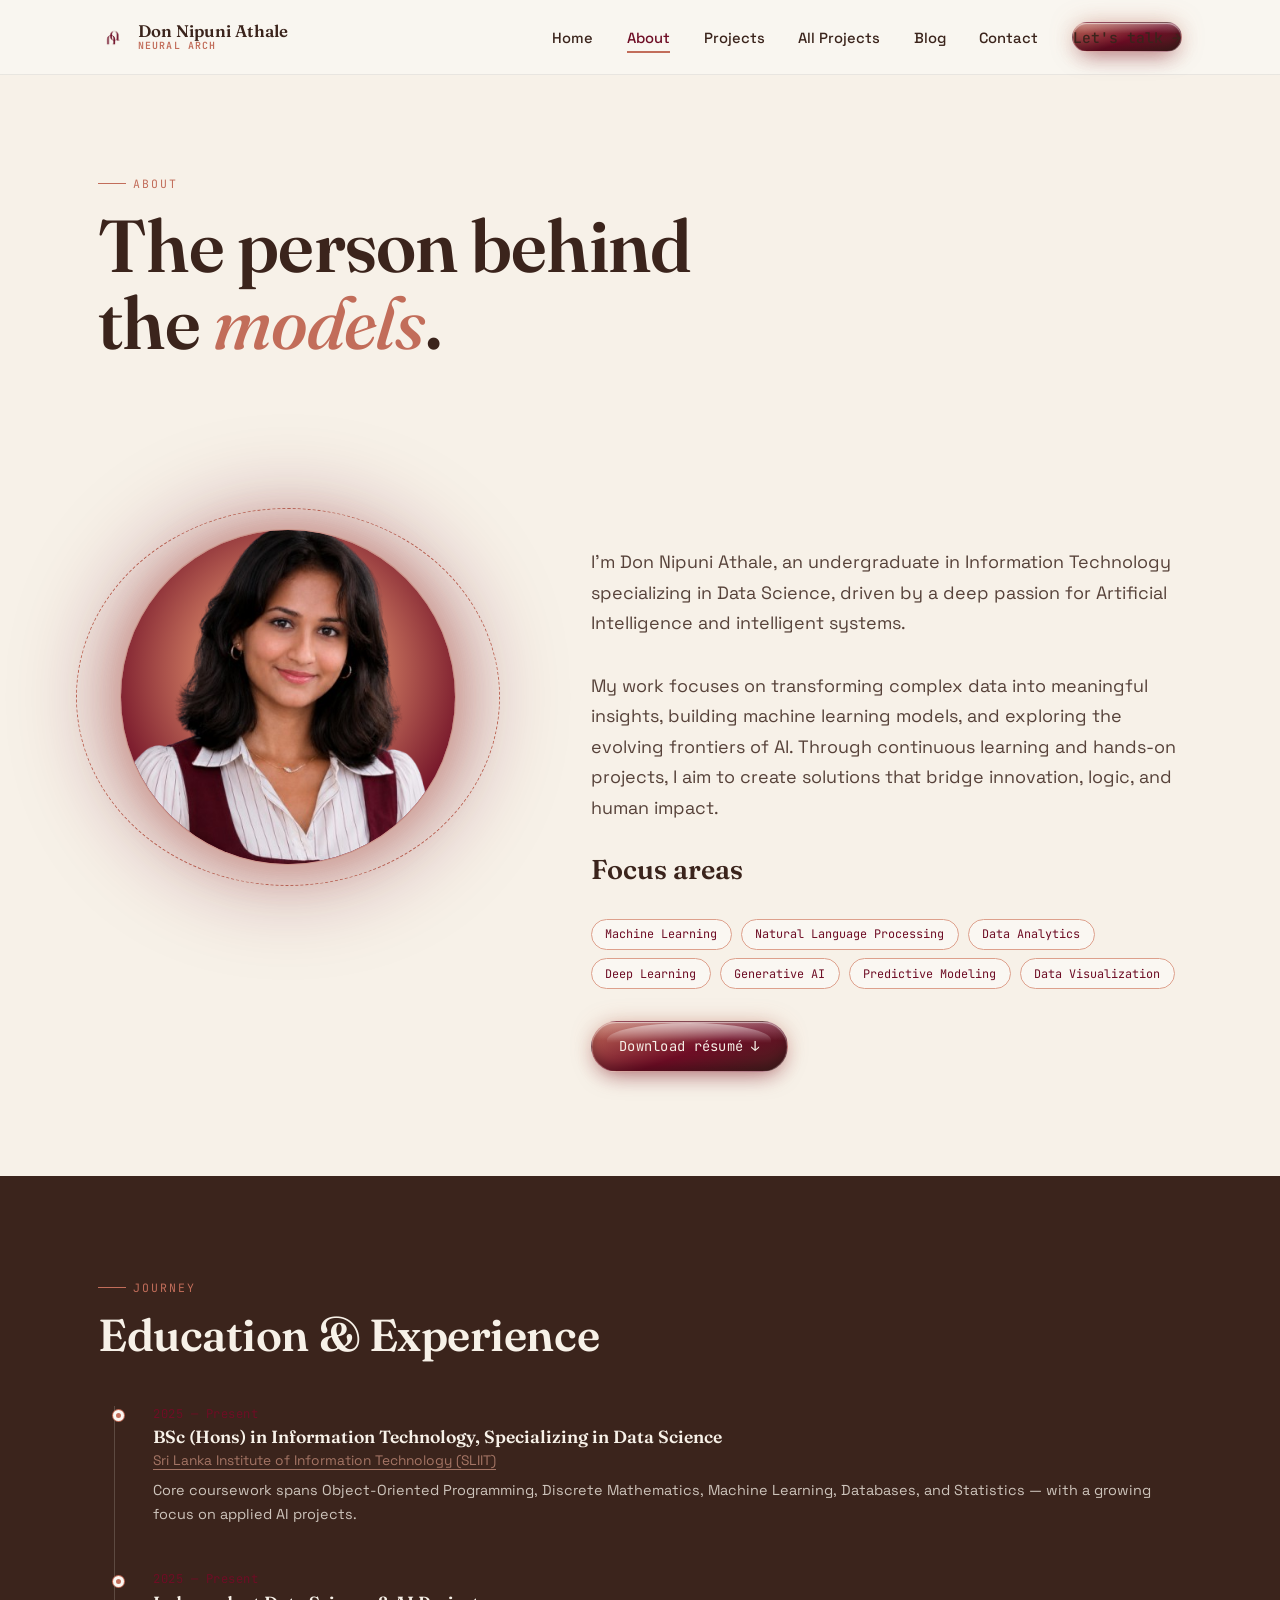
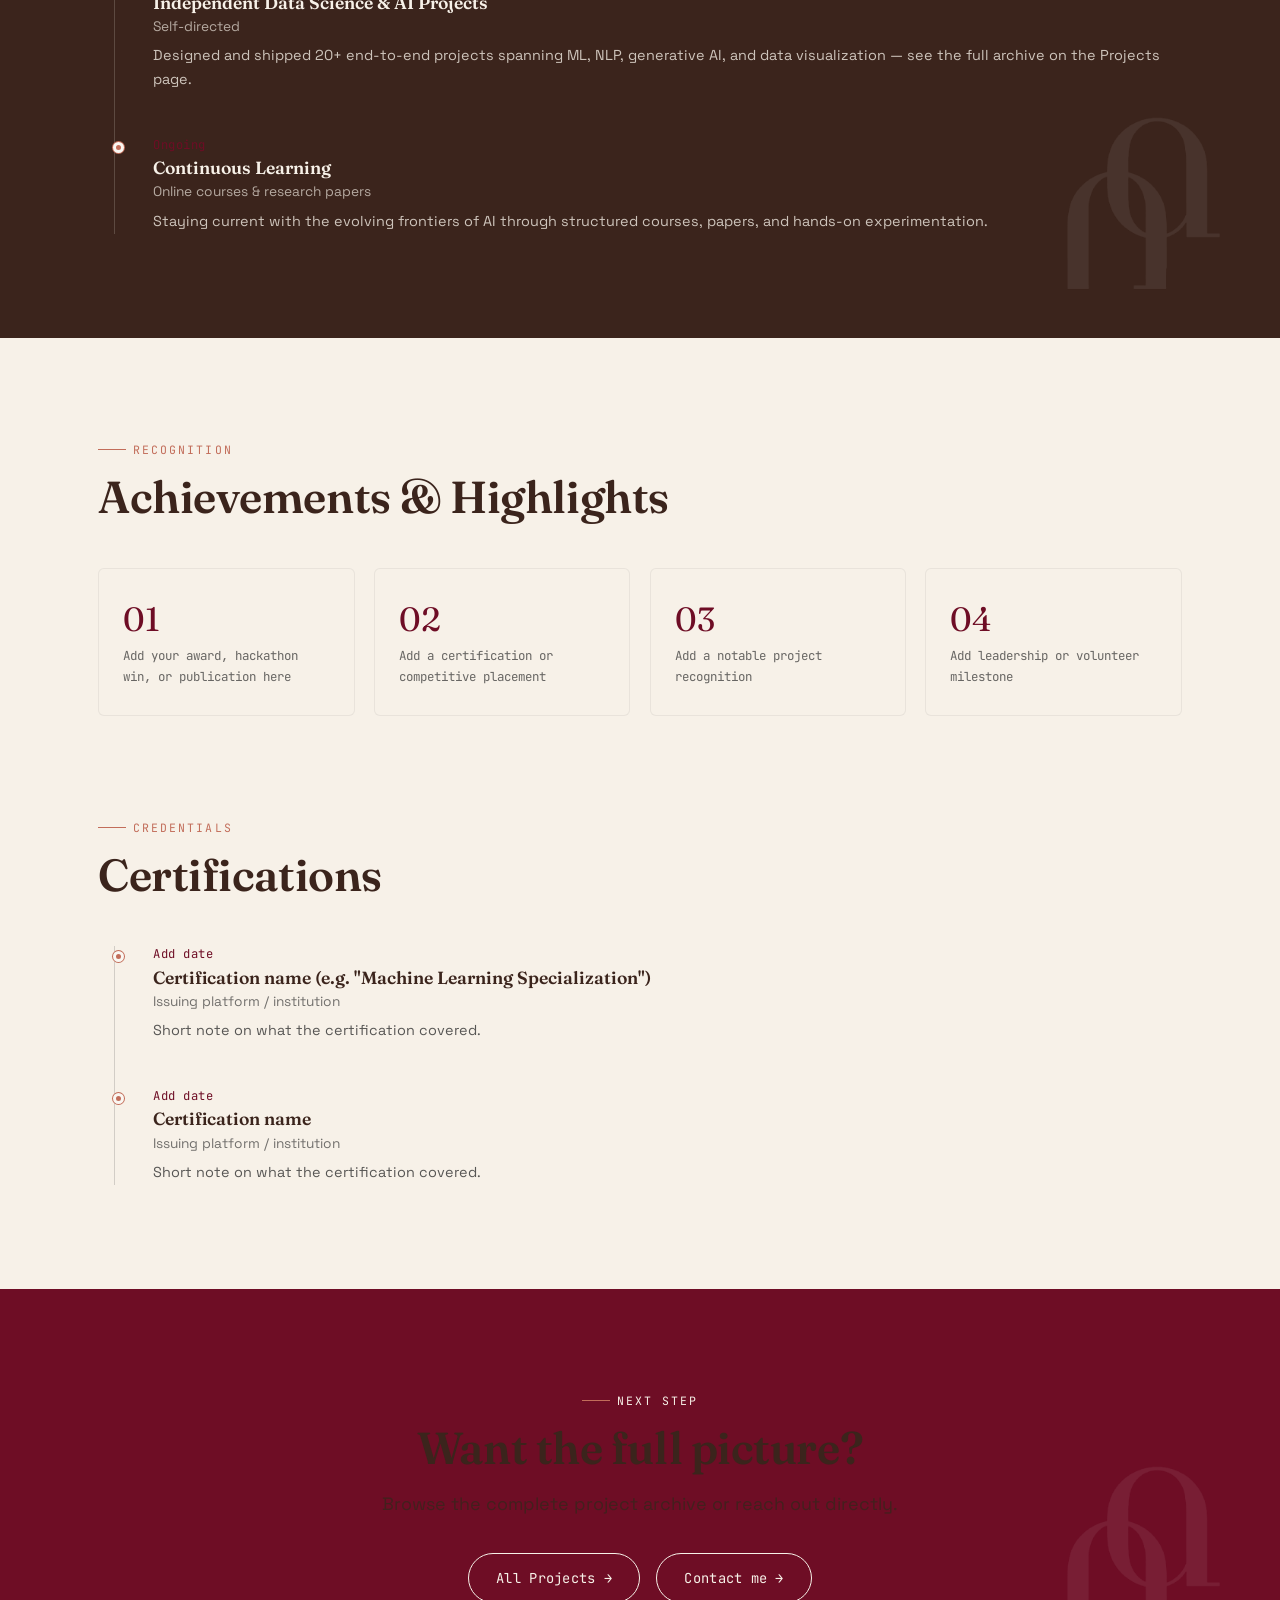
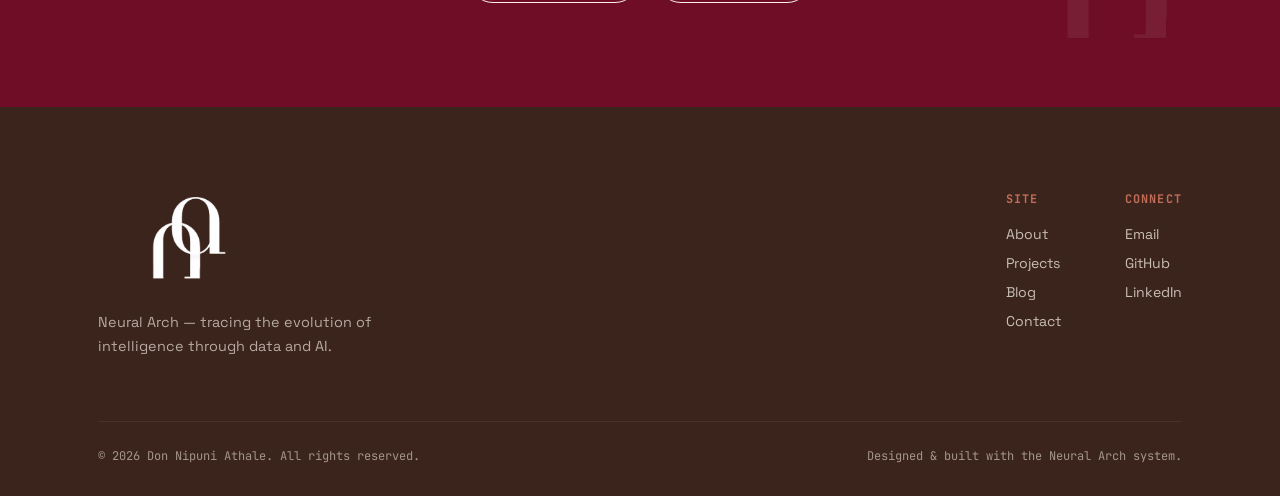
==== about.html @ 203d5323 "Initial commit - full portfolio with mobile improvements" ====
<!DOCTYPE html>
<html lang="en">
<head>
<meta charset="UTF-8">
<meta name="viewport" content="width=device-width, initial-scale=1.0">
<title>About — Don Nipuni Athale</title>
<link rel="stylesheet" href="css/style.css">
</head>
<body>

<nav class="site-nav">
  <div class="wrap">
    <a href="index.html" class="brand">
      <span class="mark"><img src="assets/images/neural-arch-logo-navbar.png" alt="Neural Arch logo" style="width:100%;height:100%;object-fit:contain;"></span>
      <span class="name">Don Nipuni Athale<small>Neural Arch</small></span>
    </a>
    <ul class="nav-links">
      <li><a href="index.html">Home</a></li>
      <li><a href="about.html" class="active">About</a></li>
      <li><a href="projects.html">Projects</a></li>
      <li><a href="all-projects.html">All Projects</a></li>
      <li><a href="blog.html">Blog</a></li>
      <li><a href="contact.html">Contact</a></li>
      <li><a href="contact.html" class="nav-cta">Let's talk →</a></li>
    </ul>
    <button class="nav-toggle" aria-label="Toggle menu"><span></span><span></span><span></span></button>
  </div>
</nav>

<header class="page-header">
  <div class="neural-field" data-neural-arch data-nodes="16" data-arch-height="0.2" style="opacity:.5;"></div>
  <div class="wrap reveal in">
    <span class="eyebrow">About</span>
    <h1 class="h1-display">The person behind<br>the <em>models</em>.</h1>
  </div>
</header>

<!-- BIO -->
<section class="section-cream">
  <div class="wrap" style="display:grid;grid-template-columns:.85fr 1.15fr;gap:3.5rem;align-items:start;">
    <div class="reveal" style="position:sticky;top:6rem;">
      <div class="hero-portrait" style="max-width:380px;">
        <div class="ring"></div>
        <div class="frame"><img src="assets/images/profile-hero.png" alt="Don Nipuni Athale"></div>
      </div>
    </div>
    <div class="reveal">
      <p class="lede">I'm Don Nipuni Athale, an undergraduate in Information Technology specializing in Data Science, driven by a deep passion for Artificial Intelligence and intelligent systems.</p>
      <p class="lede mt-2">My work focuses on transforming complex data into meaningful insights, building machine learning models, and exploring the evolving frontiers of AI. Through continuous learning and hands-on projects, I aim to create solutions that bridge innovation, logic, and human impact.</p>

      <h3 class="h3-display mt-2" style="margin-bottom:1rem;">Focus areas</h3>
      <div class="focus-pills">
        <span class="pill">Machine Learning</span>
        <span class="pill">Natural Language Processing</span>
        <span class="pill">Data Analytics</span>
        <span class="pill">Deep Learning</span>
        <span class="pill">Generative AI</span>
        <span class="pill">Predictive Modeling</span>
        <span class="pill">Data Visualization</span>
      </div>

      <a href="assets/resume/Don_Nipuni_Athale_Resume.pdf" class="btn btn-primary mt-2" download>Download résumé ↓</a>
    </div>
  </div>
</section>

<!-- EDUCATION + EXPERIENCE -->
<section class="section-dark">
  <div class="wrap">
    <div class="section-head reveal">
      <div>
        <span class="eyebrow">Journey</span>
        <h2 class="h2-display">Education &amp; Experience</h2>
      </div>
    </div>
    <div class="timeline reveal" style="border-color:rgba(247,241,232,.18);">
      <div class="t-item">
        <span class="t-date">2025 — Present</span>
        <h4 style="color:var(--cream);">BSc (Hons) in Information Technology, Specializing in Data Science</h4>
        <span class="t-org" style="color:var(--cream);"><a href="https://www.sliit.lk/" target="_blank" rel="noopener" style="color:var(--terracotta-light);border-bottom:1px solid currentColor;">Sri Lanka Institute of Information Technology (SLIIT)</a></span>
        <p style="color:var(--cream);">Core coursework spans Object-Oriented Programming, Discrete Mathematics, Machine Learning, Databases, and Statistics — with a growing focus on applied AI projects.</p>
      </div>
      <div class="t-item">
        <span class="t-date">2025 — Present</span>
        <h4 style="color:var(--cream);">Independent Data Science &amp; AI Projects</h4>
        <span class="t-org" style="color:var(--cream);">Self-directed</span>
        <p style="color:var(--cream);">Designed and shipped 20+ end-to-end projects spanning ML, NLP, generative AI, and data visualization — see the full archive on the Projects page.</p>
      </div>
      <div class="t-item">
        <span class="t-date">Ongoing</span>
        <h4 style="color:var(--cream);">Continuous Learning</h4>
        <span class="t-org" style="color:var(--cream);">Online courses &amp; research papers</span>
        <p style="color:var(--cream);">Staying current with the evolving frontiers of AI through structured courses, papers, and hands-on experimentation.</p>
      </div>
    </div>
  </div>
</section>

<!-- ACHIEVEMENTS -->
<section class="section-cream">
  <div class="wrap">
    <div class="section-head reveal">
      <div>
        <span class="eyebrow">Recognition</span>
        <h2 class="h2-display">Achievements &amp; Highlights</h2>
      </div>
    </div>
    <div class="highlights reveal-stagger">
      <div class="highlight-card"><span class="num">01</span><span class="lbl">Add your award, hackathon win, or publication here</span></div>
      <div class="highlight-card"><span class="num">02</span><span class="lbl">Add a certification or competitive placement</span></div>
      <div class="highlight-card"><span class="num">03</span><span class="lbl">Add a notable project recognition</span></div>
      <div class="highlight-card"><span class="num">04</span><span class="lbl">Add leadership or volunteer milestone</span></div>
    </div>
  </div>
</section>

<!-- CERTIFICATIONS -->
<section class="section-cream" style="padding-top:0;">
  <div class="wrap">
    <div class="section-head reveal">
      <div>
        <span class="eyebrow">Credentials</span>
        <h2 class="h2-display">Certifications</h2>
      </div>
    </div>
    <div class="timeline reveal">
      <div class="t-item">
        <span class="t-date">Add date</span>
        <h4>Certification name (e.g. "Machine Learning Specialization")</h4>
        <span class="t-org">Issuing platform / institution</span>
        <p>Short note on what the certification covered.</p>
      </div>
      <div class="t-item">
        <span class="t-date">Add date</span>
        <h4>Certification name</h4>
        <span class="t-org">Issuing platform / institution</span>
        <p>Short note on what the certification covered.</p>
      </div>
    </div>
  </div>
</section>

<section class="section-maroon text-center">
  <div class="wrap">
    <span class="eyebrow" style="justify-content:center;color:var(--cream);">Next step</span>
    <h2 class="h2-display">Want the full picture?</h2>
    <p class="lede" style="margin-inline:auto;">Browse the complete project archive or reach out directly.</p>
    <div class="hero-actions" style="justify-content:center;">
      <a href="all-projects.html" class="btn btn-outline">All Projects →</a>
      <a href="contact.html" class="btn btn-outline">Contact me →</a>
    </div>
  </div>
</section>

<footer class="site-footer">
  <div class="wrap">
    <div class="footer-top">
      <div class="footer-brand">
        <img src="assets/images/neural-arch-watermark.png" alt="Neural Arch logo" style="width:180px;margin-bottom:.6rem;">
        <p>Neural Arch — tracing the evolution of intelligence through data and AI.</p>
      </div>
      <div class="footer-cols">
        <div class="footer-col">
          <h5>Site</h5>
          <a href="about.html">About</a>
          <a href="projects.html">Projects</a>
          <a href="blog.html">Blog</a>
          <a href="contact.html">Contact</a>
        </div>
        <div class="footer-col">
          <h5>Connect</h5>
          <a href="mailto:dnkathale.work@gmail.com">Email</a>
          <a href="https://github.com/nipuni-2002" target="_blank" rel="noopener">GitHub</a>
          <a href="https://www.linkedin.com/in/nipuni-a-a5445b3b0/" target="_blank" rel="noopener">LinkedIn</a>
        </div>
      </div>
    </div>
    <div class="footer-bottom">
      <span>© 2026 Don Nipuni Athale. All rights reserved.</span>
      <span>Designed &amp; built with the Neural Arch system.</span>
    </div>
  </div>
</footer>

<script src="js/main.js"></script>
</body>
</html>
---- css/style.css ----
/* ============================================================
   NEURAL ARCH — Design System
   Don Nipuni Athale · Data Science & AI Portfolio
   ============================================================ */

@import url('https://fonts.googleapis.com/css2?family=Fraunces:ital,opsz,wght@0,9..144,300;0,9..144,400;0,9..144,500;0,9..144,600;0,9..144,700;1,9..144,400;1,9..144,500&family=Space+Grotesk:wght@400;500;600;700&family=JetBrains+Mono:wght@400;500;600&display=swap');

:root{
  /* --- color tokens --- */
  --cream: #F7F1E8;
  --warm-white: #FAF7F2;
  --maroon: #6E0D25;
  --espresso: #3B241C;
  --terracotta: #C26D5A;
  --terracotta-light: #DDA08C;
  --charcoal: #2B2B2B;
  --gold-thread: #B8893F; /* accent for data-thread lines */

  --on-light: var(--charcoal);
  --on-dark: var(--cream);

  /* --- type tokens --- */
  --font-display: 'Fraunces', serif;
  --font-body: 'Space Grotesk', sans-serif;
  --font-mono: 'JetBrains Mono', monospace;

  /* --- layout tokens --- */
  --max-w: 1180px;
  --gutter: clamp(1.25rem, 4vw, 3rem);
  --radius: 4px;
  --ease-arch: cubic-bezier(.22,1,.36,1);
}

*,*::before,*::after{box-sizing:border-box;}
html{scroll-behavior:smooth;}
body{
  margin:0;
  font-family:var(--font-body);
  background:var(--warm-white);
  color:var(--charcoal);
  -webkit-font-smoothing:antialiased;
  overflow-x:hidden;
}
img{max-width:100%;display:block;}
a{color:inherit;text-decoration:none;}
ul{list-style:none;margin:0;padding:0;}
.wrap{max-width:var(--max-w);margin:0 auto;padding-inline:var(--gutter);}

@media (prefers-reduced-motion:reduce){
  *,*::before,*::after{animation-duration:0.001ms !important;animation-iteration-count:1 !important;transition-duration:0.001ms !important;scroll-behavior:auto !important;}
}

/* ============================================================
   TYPOGRAPHY
   ============================================================ */
h1,h2,h3,h4{font-family:var(--font-display);font-weight:600;line-height:1.05;margin:0;color:var(--espresso);}
.section-dark h1,.section-dark h2,.section-dark h3{color:var(--cream);}

.eyebrow{
  font-family:var(--font-mono);
  font-size:.72rem;
  letter-spacing:.18em;
  text-transform:uppercase;
  color:var(--terracotta);
  display:flex;align-items:center;gap:.6em;
  margin-bottom:1rem;
}
.eyebrow::before{
  content:'';
  width:28px;height:1px;
  background:var(--terracotta);
}

.lede{font-size:clamp(1.05rem,1.4vw,1.25rem);line-height:1.7;color:var(--espresso);opacity:.85;max-width:62ch;}
.section-dark .lede{color:var(--cream);opacity:.82;}

.h1-display{font-size:clamp(2.6rem,6vw,4.6rem);letter-spacing:-.01em;}
.h1-display em{font-style:italic;font-weight:500;color:var(--terracotta);}
.h2-display{font-size:clamp(1.9rem,4vw,2.8rem);letter-spacing:-.01em;}
.h3-display{font-size:clamp(1.3rem,2.4vw,1.7rem);}

.mono-tag{font-family:var(--font-mono);font-size:.78rem;letter-spacing:.04em;color:var(--terracotta);}

/* ============================================================
   NAVIGATION
   ============================================================ */
.site-nav{
  position:fixed;top:0;left:0;right:0;z-index:100;
  background:rgba(250,247,242,.86);
  backdrop-filter:blur(10px);
  border-bottom:1px solid rgba(43,43,43,.08);
  transition:background .3s var(--ease-arch);
}
.site-nav .wrap{
  display:flex;align-items:center;justify-content:space-between;
  height:74px;
}
.brand{display:flex;align-items:center;gap:.6rem;font-family:var(--font-display);font-weight:600;font-size:1.05rem;color:var(--espresso);}
.brand .mark{
  width:30px;height:30px;flex:none;
}
.brand .mark svg{width:100%;height:100%;}
.brand .name{display:flex;flex-direction:column;line-height:1.1;}
.brand .name small{font-family:var(--font-mono);font-size:.62rem;letter-spacing:.12em;color:var(--terracotta);text-transform:uppercase;}

.nav-links{display:flex;align-items:center;gap:2.1rem;}
.nav-links a{
  font-size:.92rem;font-weight:500;color:var(--espresso);position:relative;padding:.3rem 0;
}
.nav-links a::after{
  content:'';position:absolute;left:0;bottom:-2px;width:0;height:2px;background:var(--terracotta);
  transition:width .3s var(--ease-arch);
}
.nav-links a:hover::after,.nav-links a.active::after{width:100%;}
.nav-links a.active{color:var(--maroon);}

.nav-cta{
  position:relative;
  display:inline-flex;align-items:center;justify-content:center;
  font-family:var(--font-mono);font-size:.8rem;
  color:var(--cream);text-align:center;justify-content:center;
  padding:.7rem 1.5rem;border-radius:99px;
  background:
    linear-gradient(180deg, rgba(255,255,255,.32) 0%, rgba(255,255,255,0) 38%),
    linear-gradient(160deg, var(--terracotta) 0%, var(--maroon) 55%, var(--espresso) 110%);
  border:1px solid rgba(255,255,255,.25);
  box-shadow:
    inset 0 1px 1px rgba(255,255,255,.55),
    inset 0 -6px 10px rgba(0,0,0,.25),
    0 10px 22px -8px rgba(110,13,37,.55),
    0 0 24px -4px rgba(194,109,90,.6);
  overflow:hidden;
  transition:transform .3s var(--ease-arch), box-shadow .3s var(--ease-arch);
}
.nav-cta::after{
  content:'';position:absolute;top:1px;left:8%;right:8%;height:42%;border-radius:99px 99px 60% 60%/100% 100% 0 0;
  background:linear-gradient(180deg, rgba(255,255,255,.55), rgba(255,255,255,0));
  pointer-events:none;
}
.nav-cta:hover{
  transform:translateY(-2px) scale(1.02);
  box-shadow:
    inset 0 1px 1px rgba(255,255,255,.6),
    inset 0 -6px 10px rgba(0,0,0,.25),
    0 14px 28px -8px rgba(110,13,37,.6),
    0 0 32px -2px rgba(194,109,90,.8);
}

.nav-toggle{display:none;background:none;border:0;cursor:pointer;padding:.4rem;}
.nav-toggle span{display:block;width:24px;height:2px;background:var(--espresso);margin:5px 0;transition:.3s;}

@media (max-width:860px){
  .nav-links{position:fixed;top:74px;left:0;right:0;background:var(--warm-white);flex-direction:column;align-items:flex-start;padding:1.5rem var(--gutter) 2rem;gap:1.1rem;border-bottom:1px solid rgba(43,43,43,.08);transform:translateY(-130%);opacity:0;transition:transform .4s var(--ease-arch),opacity .3s;}
  .nav-links.open{transform:translateY(0);opacity:1;}
  .nav-cta{order:5;}
  .nav-toggle{display:block;}
}

/* ============================================================
   SECTIONS / BACKGROUNDS
   ============================================================ */
section{position:relative;padding:6.5rem 0;}
.section-dark{background:var(--espresso);color:var(--cream);}
.section-maroon{background:var(--maroon);color:var(--cream);}

/* Brand watermark — faint, on dark sections only */
.section-dark::before,.section-maroon::before{
  content:'';position:absolute;right:-4%;bottom:-6%;
  width:380px;height:380px;
  background:url('../assets/images/neural-arch-watermark.png') no-repeat center/contain;
  opacity:.07;pointer-events:none;z-index:0;
}
.section-dark .wrap,.section-maroon .wrap{position:relative;z-index:1;}
@media (max-width:760px){.section-dark::before,.section-maroon::before{width:220px;height:220px;}}
.section-cream{background:var(--cream);}

/* ============================================================
   THE SIGNATURE: NEURAL ARCH MOTIF
   An arched constellation of nodes/threads representing data → intelligence.
   Used as: hero canvas backdrop, section dividers, loading marks, footer.
   ============================================================ */
.neural-field{
  position:absolute;inset:0;overflow:hidden;pointer-events:none;
}
.neural-field svg{width:100%;height:100%;}
.neural-field .thread{
  fill:none;stroke:var(--terracotta);stroke-width:1;opacity:.35;
  stroke-dasharray:6 420;
  animation:thread-draw 7s var(--ease-arch) forwards;
}
.neural-field .thread.gold{stroke:var(--gold-thread);opacity:.28;}
.neural-field .node{fill:var(--terracotta);opacity:0;animation:node-pop .6s var(--ease-arch) forwards, node-pulse 3.4s ease-in-out infinite;}
.neural-field .node.gold{fill:var(--gold-thread);}

@keyframes thread-draw{to{stroke-dasharray:420 420;}}
@keyframes node-pop{to{opacity:.85;}}
@keyframes node-pulse{0%,100%{r:3.2;opacity:.6;}50%{r:4.6;opacity:1;}}

/* ============================================================
   HERO
   ============================================================ */
.hero{
  min-height:100vh;display:flex;align-items:center;
  background:linear-gradient(180deg, var(--cream) 0%, var(--warm-white) 100%);
  padding-top:9rem;
}
.hero .wrap{display:grid;grid-template-columns:1.15fr .85fr;gap:3rem;align-items:center;position:relative;z-index:2;}
@media (max-width:920px){.hero .wrap{grid-template-columns:1fr;}}

.hero-copy{opacity:0;animation:rise .9s var(--ease-arch) .15s forwards;}
@keyframes rise{from{opacity:0;transform:translateY(28px);}to{opacity:1;transform:translateY(0);}}

.hero h1{margin-bottom:1.1rem;}
.hero .role{font-family:var(--font-mono);font-size:1.05rem;color:var(--maroon);margin-bottom:1.3rem;display:block;}
.hero .typewrite{border-right:2px solid var(--terracotta);padding-right:4px;white-space:nowrap;overflow:hidden;display:inline-block;}

.hero-actions{display:flex;gap:1rem;margin-top:2.1rem;flex-wrap:wrap;}

.btn{
  position:relative;font-family:var(--font-mono);font-size:.86rem;letter-spacing:.02em;
  padding:.95rem 1.7rem;border-radius:99px;
  display:inline-flex;align-items:center;justify-content:center;gap:.6rem;
  transition:transform .3s var(--ease-arch), box-shadow .3s var(--ease-arch), background .3s;
  cursor:pointer;border:1px solid transparent;
  overflow:hidden;text-align:center;
}
.btn-primary{
  color:var(--cream);
  background:
    linear-gradient(180deg, rgba(255,255,255,.3) 0%, rgba(255,255,255,0) 38%),
    linear-gradient(160deg, var(--terracotta) 0%, var(--maroon) 55%, var(--espresso) 110%);
  border-color:rgba(255,255,255,.22);
  box-shadow:
    inset 0 1px 1px rgba(255,255,255,.5),
    inset 0 -6px 10px rgba(0,0,0,.22),
    0 10px 22px -8px rgba(110,13,37,.5),
    0 0 22px -4px rgba(194,109,90,.55);
}
.btn-primary::after{
  content:'';position:absolute;top:1px;left:8%;right:8%;height:42%;border-radius:99px 99px 60% 60%/100% 100% 0 0;
  background:linear-gradient(180deg, rgba(255,255,255,.5), rgba(255,255,255,0));
  pointer-events:none;
}
.btn-primary:hover{transform:translateY(-3px) scale(1.015);box-shadow:inset 0 1px 1px rgba(255,255,255,.55), inset 0 -6px 10px rgba(0,0,0,.22), 0 16px 30px -8px rgba(110,13,37,.55), 0 0 30px -2px rgba(194,109,90,.75);}
.btn-outline{border-color:var(--espresso);color:var(--espresso);}
.btn-outline:hover{transform:translateY(-3px);background:var(--espresso);color:var(--cream);}
.section-dark .btn-outline,.section-maroon .btn-outline{border-color:var(--cream);color:var(--cream);}
.section-dark .btn-outline:hover,.section-maroon .btn-outline:hover{background:var(--cream);color:var(--espresso);}

.hero-portrait{
  position:relative;
  opacity:0;animation:rise 1s var(--ease-arch) .35s forwards;
  display:flex;align-items:center;justify-content:center;
}
.hero-portrait .frame{
  position:relative;border-radius:50%;overflow:hidden;
  width:min(420px, 88%);aspect-ratio:1/1;margin:0 auto;
  background:radial-gradient(circle at 50% 42%, var(--terracotta-light) 0%, var(--terracotta) 38%, var(--maroon) 75%);
  box-shadow:
    0 0 0 1px rgba(194,109,90,.35),
    0 0 40px 6px rgba(194,109,90,.45),
    0 0 90px 20px rgba(110,13,37,.35);
}
.hero-portrait .frame img{
  width:100%;height:100%;object-fit:cover;object-position:center 18%;
  filter:none;
  border-radius:50%;
}
.hero-portrait .ring{
  position:absolute;inset:-22px;border:1px dashed var(--terracotta);border-radius:50%;
  animation:spin-slow 36s linear infinite;
}
@keyframes spin-slow{to{transform:rotate(360deg);}}

.focus-pills{display:flex;flex-wrap:wrap;gap:.55rem;margin-top:2.2rem;}
.pill{
  font-family:var(--font-mono);font-size:.74rem;color:var(--maroon);
  border:1px solid var(--terracotta-light);background:var(--warm-white);
  padding:.4rem .85rem;border-radius:99px;
}

/* ============================================================
   SCROLL-REVEAL
   ============================================================ */
.reveal{opacity:0;transform:translateY(36px);transition:opacity .8s var(--ease-arch), transform .8s var(--ease-arch);}
.reveal.in{opacity:1;transform:translateY(0);}
.reveal-stagger > *{opacity:0;transform:translateY(28px);transition:opacity .7s var(--ease-arch), transform .7s var(--ease-arch);}
.reveal-stagger.in > *{opacity:1;transform:translateY(0);}
.reveal-stagger.in > *:nth-child(1){transition-delay:.05s;}
.reveal-stagger.in > *:nth-child(2){transition-delay:.15s;}
.reveal-stagger.in > *:nth-child(3){transition-delay:.25s;}
.reveal-stagger.in > *:nth-child(4){transition-delay:.35s;}
.reveal-stagger.in > *:nth-child(5){transition-delay:.45s;}
.reveal-stagger.in > *:nth-child(6){transition-delay:.55s;}

/* ============================================================
   GRID / CARDS — generic
   ============================================================ */
.section-head{display:flex;align-items:flex-end;justify-content:space-between;gap:2rem;margin-bottom:3rem;flex-wrap:wrap;}
.section-head .view-all{font-family:var(--font-mono);font-size:.85rem;color:var(--maroon);border-bottom:1px solid var(--terracotta);padding-bottom:2px;}
.section-dark .section-head .view-all,.section-maroon .section-head .view-all{color:var(--cream);border-color:var(--cream);}

.card{
  background:var(--warm-white);border:1px solid rgba(43,43,43,.08);border-radius:6px;
  overflow:hidden;transition:transform .4s var(--ease-arch), box-shadow .4s var(--ease-arch), border-color .4s;
}
.card:hover{transform:translateY(-8px);box-shadow:0 24px 40px -22px rgba(59,36,28,.35);border-color:var(--terracotta-light);}

/* --- Projects grid --- */
.projects-grid{display:grid;grid-template-columns:repeat(3,1fr);gap:1.6rem;}
@media (max-width:980px){.projects-grid{grid-template-columns:repeat(2,1fr);}}
@media (max-width:640px){.projects-grid{grid-template-columns:1fr;}}

.project-card .thumb{
  aspect-ratio:16/10;position:relative;overflow:hidden;
  background:linear-gradient(135deg, var(--maroon), var(--espresso));
}
.project-card .thumb svg{position:absolute;inset:0;width:100%;height:100%;opacity:.55;transition:opacity .4s, transform .6s var(--ease-arch);}
.project-card:hover .thumb svg{opacity:.85;transform:scale(1.06);}
.project-card .thumb .cat{
  position:absolute;top:.9rem;left:.9rem;font-family:var(--font-mono);font-size:.68rem;color:var(--cream);
  background:rgba(0,0,0,.28);padding:.3rem .65rem;border-radius:99px;letter-spacing:.04em;
}
.project-card .body{padding:1.4rem 1.5rem 1.6rem;}
.project-card h3{font-size:1.18rem;margin-bottom:.5rem;}
.project-card p{font-size:.92rem;line-height:1.6;color:var(--charcoal);opacity:.78;margin:0 0 1rem;}
.project-card .stack{display:flex;flex-wrap:wrap;gap:.4rem;}
.project-card .stack span{font-family:var(--font-mono);font-size:.68rem;color:var(--maroon);background:var(--cream);padding:.22rem .55rem;border-radius:4px;}
.project-card .links{margin-top:1.1rem;display:flex;gap:1rem;}
.project-card .links a{font-family:var(--font-mono);font-size:.78rem;color:var(--maroon);border-bottom:1px solid transparent;transition:border-color .25s;}
.project-card .links a:hover{border-color:var(--maroon);}

/* --- filter bar (all projects page) --- */
.filter-bar{display:flex;flex-wrap:wrap;gap:.6rem;margin-bottom:2.6rem;}
.filter-btn{
  font-family:var(--font-mono);font-size:.78rem;padding:.55rem 1.1rem;border-radius:99px;
  border:1px solid var(--terracotta-light);background:transparent;color:var(--espresso);cursor:pointer;
  transition:all .25s var(--ease-arch);
}
.filter-btn:hover{background:var(--cream);}
.filter-btn.active{background:var(--maroon);color:var(--cream);border-color:var(--maroon);}

/* --- Skills --- */
.skills-grid{display:grid;grid-template-columns:repeat(auto-fit,minmax(230px,1fr));gap:1.4rem;}
.skill-card{padding:1.7rem;border:1px solid rgba(247,241,232,.16);border-radius:6px;background:rgba(247,241,232,.04);}
.skill-card .icon{width:38px;height:38px;margin-bottom:1rem;color:var(--terracotta);}
.skill-card h4{font-size:1.05rem;margin-bottom:.5rem;color:var(--cream);}
.skill-card p{font-size:.85rem;line-height:1.6;color:var(--cream);opacity:.7;margin:0 0 1rem;}
.skill-bar{height:4px;background:rgba(247,241,232,.15);border-radius:99px;overflow:hidden;}
.skill-bar i{display:block;height:100%;background:var(--terracotta);border-radius:99px;width:0;transition:width 1.4s var(--ease-arch);}

/* --- Timeline (experience/education) --- */
.timeline{position:relative;margin-left:1rem;padding-left:2.4rem;border-left:1px solid rgba(43,43,43,.18);}
.t-item{position:relative;padding-bottom:2.8rem;}
.t-item:last-child{padding-bottom:0;}
.t-item::before{
  content:'';position:absolute;left:-2.55rem;top:.3rem;width:11px;height:11px;border-radius:50%;
  background:var(--terracotta);border:3px solid var(--warm-white);box-shadow:0 0 0 1px var(--terracotta);
}
.t-date{font-family:var(--font-mono);font-size:.76rem;color:var(--maroon);letter-spacing:.04em;margin-bottom:.4rem;display:block;}
.t-item h4{font-size:1.1rem;margin-bottom:.3rem;}
.t-org{font-size:.86rem;opacity:.65;margin-bottom:.6rem;display:block;}
.t-item p{font-size:.9rem;line-height:1.65;opacity:.78;margin:0;}

/* --- Highlights / achievements strip --- */
.highlights{display:grid;grid-template-columns:repeat(4,1fr);gap:1.2rem;}
@media (max-width:860px){.highlights{grid-template-columns:repeat(2,1fr);}}
.highlight-card{padding:1.8rem 1.5rem;border-radius:6px;background:var(--cream);border:1px solid rgba(43,43,43,.07);text-align:left;}
.highlight-card .num{font-family:var(--font-display);font-size:2.1rem;color:var(--maroon);display:block;margin-bottom:.3rem;}
.highlight-card .lbl{font-family:var(--font-mono);font-size:.78rem;opacity:.7;}

/* --- Blog --- */
.blog-grid{display:grid;grid-template-columns:repeat(3,1fr);gap:1.6rem;}
@media (max-width:980px){.blog-grid{grid-template-columns:repeat(2,1fr);}}
@media (max-width:640px){.blog-grid{grid-template-columns:1fr;}}
.blog-card .body{padding:1.5rem;}
.blog-card .date{font-family:var(--font-mono);font-size:.72rem;color:var(--terracotta);}
.blog-card h3{font-size:1.1rem;margin:.6rem 0;}
.blog-card p{font-size:.88rem;opacity:.75;line-height:1.6;}
.blog-card .read{font-family:var(--font-mono);font-size:.78rem;color:var(--maroon);margin-top:1rem;display:inline-block;}

/* --- Contact --- */
.contact-grid{display:grid;grid-template-columns:.9fr 1.1fr;gap:3.5rem;align-items:start;}
@media (max-width:880px){.contact-grid{grid-template-columns:1fr;}}
.contact-info ul{margin-top:2rem;display:flex;flex-direction:column;gap:1.2rem;}
.contact-info li a{display:flex;align-items:center;gap:.9rem;font-size:.98rem;}
.contact-info li svg{width:20px;height:20px;color:var(--terracotta);flex:none;}

.form-field{margin-bottom:1.3rem;}
.form-field label{display:block;font-family:var(--font-mono);font-size:.76rem;letter-spacing:.04em;text-transform:uppercase;color:var(--maroon);margin-bottom:.5rem;}
.form-field input,.form-field textarea{
  width:100%;padding:.85rem 1rem;border:1px solid rgba(43,43,43,.18);border-radius:4px;
  font-family:var(--font-body);font-size:.95rem;background:var(--warm-white);color:var(--charcoal);
  transition:border-color .25s, box-shadow .25s;
}
.form-field input:focus,.form-field textarea:focus{outline:none;border-color:var(--terracotta);box-shadow:0 0 0 3px rgba(194,109,90,.18);}
.form-field textarea{min-height:140px;resize:vertical;}
.form-status{font-family:var(--font-mono);font-size:.82rem;margin-top:1rem;min-height:1.2em;}
.form-status.ok{color:#3d7a4d;}
.form-status.err{color:var(--maroon);}

/* ============================================================
   FOOTER
   ============================================================ */
footer.site-footer{background:var(--espresso);color:var(--cream);padding:4rem 0 2rem;position:relative;overflow:hidden;}
.footer-top{display:flex;justify-content:space-between;flex-wrap:wrap;gap:2.5rem;margin-bottom:3rem;}
.footer-brand{max-width:340px;}
.footer-brand p{opacity:.65;font-size:.9rem;line-height:1.65;margin-top:1rem;}
.footer-cols{display:flex;gap:4rem;flex-wrap:wrap;}
.footer-col h5{font-family:var(--font-mono);font-size:.74rem;letter-spacing:.1em;text-transform:uppercase;color:var(--terracotta);margin-bottom:1.1rem;}
.footer-col a{display:block;font-size:.88rem;opacity:.75;margin-bottom:.7rem;transition:opacity .2s,color .2s;}
.footer-col a:hover{opacity:1;color:var(--terracotta-light);}
.footer-bottom{border-top:1px solid rgba(247,241,232,.12);padding-top:1.6rem;display:flex;justify-content:space-between;flex-wrap:wrap;gap:1rem;font-family:var(--font-mono);font-size:.75rem;opacity:.55;}

/* ============================================================
   PAGE HEADER (inner pages)
   ============================================================ */
.page-header{padding:11rem 0 4rem;background:var(--cream);position:relative;}
.page-header .wrap{position:relative;z-index:2;}

/* ============================================================
   UTILITIES
   ============================================================ */
.text-center{text-align:center;}
.mt-2{margin-top:2rem;}
.cursor-glow{
  position:fixed;width:380px;height:380px;border-radius:50%;
  background:radial-gradient(circle, rgba(194,109,90,.10), transparent 70%);
  pointer-events:none;z-index:0;transform:translate(-50%,-50%);
  transition:opacity .4s;
}

/* ============================================================
   MOBILE — all refinements under 520px
   ============================================================ */
@media (max-width:520px){

  /* ── GENERAL ── */
  section{padding:4rem 0;}
  .page-header{padding:8rem 0 2.5rem;}

  /* ── NAV ── */
  .site-nav .wrap{height:62px;}
  .brand .name{font-size:.9rem;}
  .brand .name small{font-size:.55rem;}
  .brand .mark{width:26px;height:26px;}

  /* ── HERO ── */
  .hero{
    min-height:auto;padding-top:7rem;padding-bottom:3.5rem;
    align-items:flex-start;
  }
  .hero .wrap{
    grid-template-columns:1fr;
    gap:1.6rem;
    text-align:center;
  }

  /* Portrait — compact 115px circle, centred above text */
  .hero-portrait{
    order:-1; /* always on top */
    margin:0 auto;
    width:115px;height:115px;flex:none;
  }
  .hero-portrait .frame{
    width:115px;height:115px;
    box-shadow:
      0 0 0 1px rgba(194,109,90,.3),
      0 0 18px 3px rgba(194,109,90,.4),
      0 0 40px 10px rgba(110,13,37,.25);
  }
  .hero-portrait .ring{inset:-10px;}

  /* Typography */
  .hero h1.h1-display{font-size:1.95rem;margin-bottom:.7rem;}
  .hero .role{font-size:.82rem;margin-bottom:.8rem;}
  .lede{font-size:.92rem;line-height:1.65;}

  /* Buttons — full width, stacked */
  .hero-actions{
    flex-direction:column;gap:.7rem;
    align-items:center;
    margin-top:1.4rem;
  }
  .hero-actions .btn{
    width:100%;max-width:320px;
    padding:.85rem 1.2rem;font-size:.8rem;
  }

  /* Focus pills — centred */
  .focus-pills{justify-content:center;margin-top:1.4rem;}
  .pill{font-size:.68rem;padding:.32rem .7rem;}

  /* ── ABOUT TEASER (homepage) ── */
  section:not(.hero) .wrap[style*="grid-template-columns:.4fr"]{
    display:flex!important;flex-direction:column;gap:1.2rem;
  }

  /* ── HEADINGS (section) ── */
  .h2-display{font-size:1.55rem;}
  .h3-display{font-size:1.15rem;}
  .eyebrow{font-size:.66rem;}

  /* ── SECTION HEAD ── */
  .section-head{flex-direction:column;align-items:flex-start;gap:.8rem;margin-bottom:2rem;}

  /* ── WATERMARK — bigger, dramatic background mark on mobile ── */
  .section-dark::before,.section-maroon::before{
    width:320px;height:320px;
    right:-10%;bottom:-8%;
    top:auto;left:auto;
    transform:none;
    opacity:.13;
  }

  /* ── SKILLS GRID ── */
  .skills-grid{grid-template-columns:1fr;gap:1rem;}
  .skill-card{padding:1.3rem;}
  .skill-card h4{font-size:.95rem;}
  .skill-card p{font-size:.8rem;}

  /* ── HIGHLIGHTS ── */
  .highlights{grid-template-columns:repeat(2,1fr);gap:.9rem;}
  .highlight-card{padding:1.3rem 1rem;}
  .highlight-card .num{font-size:1.7rem;}
  .highlight-card .lbl{font-size:.7rem;}

  /* ── PROJECT CARDS ── */
  .projects-grid{grid-template-columns:1fr;gap:1.2rem;}

  /* ── FILTER BAR ── */
  .filter-bar{gap:.45rem;}
  .filter-btn{font-size:.72rem;padding:.45rem .85rem;}

  /* ── BLOG GRID ── */
  .blog-grid{grid-template-columns:1fr;}

  /* ── CONTACT ── */
  .contact-grid{grid-template-columns:1fr;gap:2rem;}
  .contact-info li a{font-size:.88rem;}

  /* ── TIMELINE ── */
  .timeline{margin-left:.4rem;padding-left:1.6rem;}
  .t-item::before{left:-1.8rem;}
  .t-item h4{font-size:.98rem;}
  .t-date{font-size:.7rem;}

  /* ── FOOTER ── */
  .footer-top{flex-direction:column;gap:1.8rem;}
  .footer-cols{gap:2rem;}
  .footer-bottom{flex-direction:column;gap:.4rem;font-size:.7rem;text-align:center;}
  .footer-brand img{width:130px;}

  /* ── PAGE HEADER ── */
  .page-header h1.h1-display{font-size:2rem;}
  .page-header .lede{font-size:.9rem;}

  /* ── ABOUT PAGE portrait (sticky col) ── */
  .hero-portrait.about-portrait{
    position:static!important;
    width:120px;height:120px;
    margin:0 auto 1.5rem;
  }
}

/* ── Mid-range tweaks 521–860px ── */
@media (min-width:521px) and (max-width:860px){
  .hero .wrap{grid-template-columns:1fr;gap:2rem;}
  .hero-portrait{margin:0 auto;width:200px;height:200px;}
  .hero-portrait .frame{width:200px;height:200px;}
  .hero-portrait .ring{inset:-14px;}
  .hero h1.h1-display{font-size:2.4rem;}
  .hero-actions .btn{padding:.85rem 1.4rem;}
  .section-dark::before,.section-maroon::before{
    width:280px;height:280px;
    right:-6%;bottom:-5%;
    top:auto;left:auto;
    transform:none;
    opacity:.11;
  }
  .skills-grid{grid-template-columns:repeat(2,1fr);}
  .highlights{grid-template-columns:repeat(2,1fr);}
}
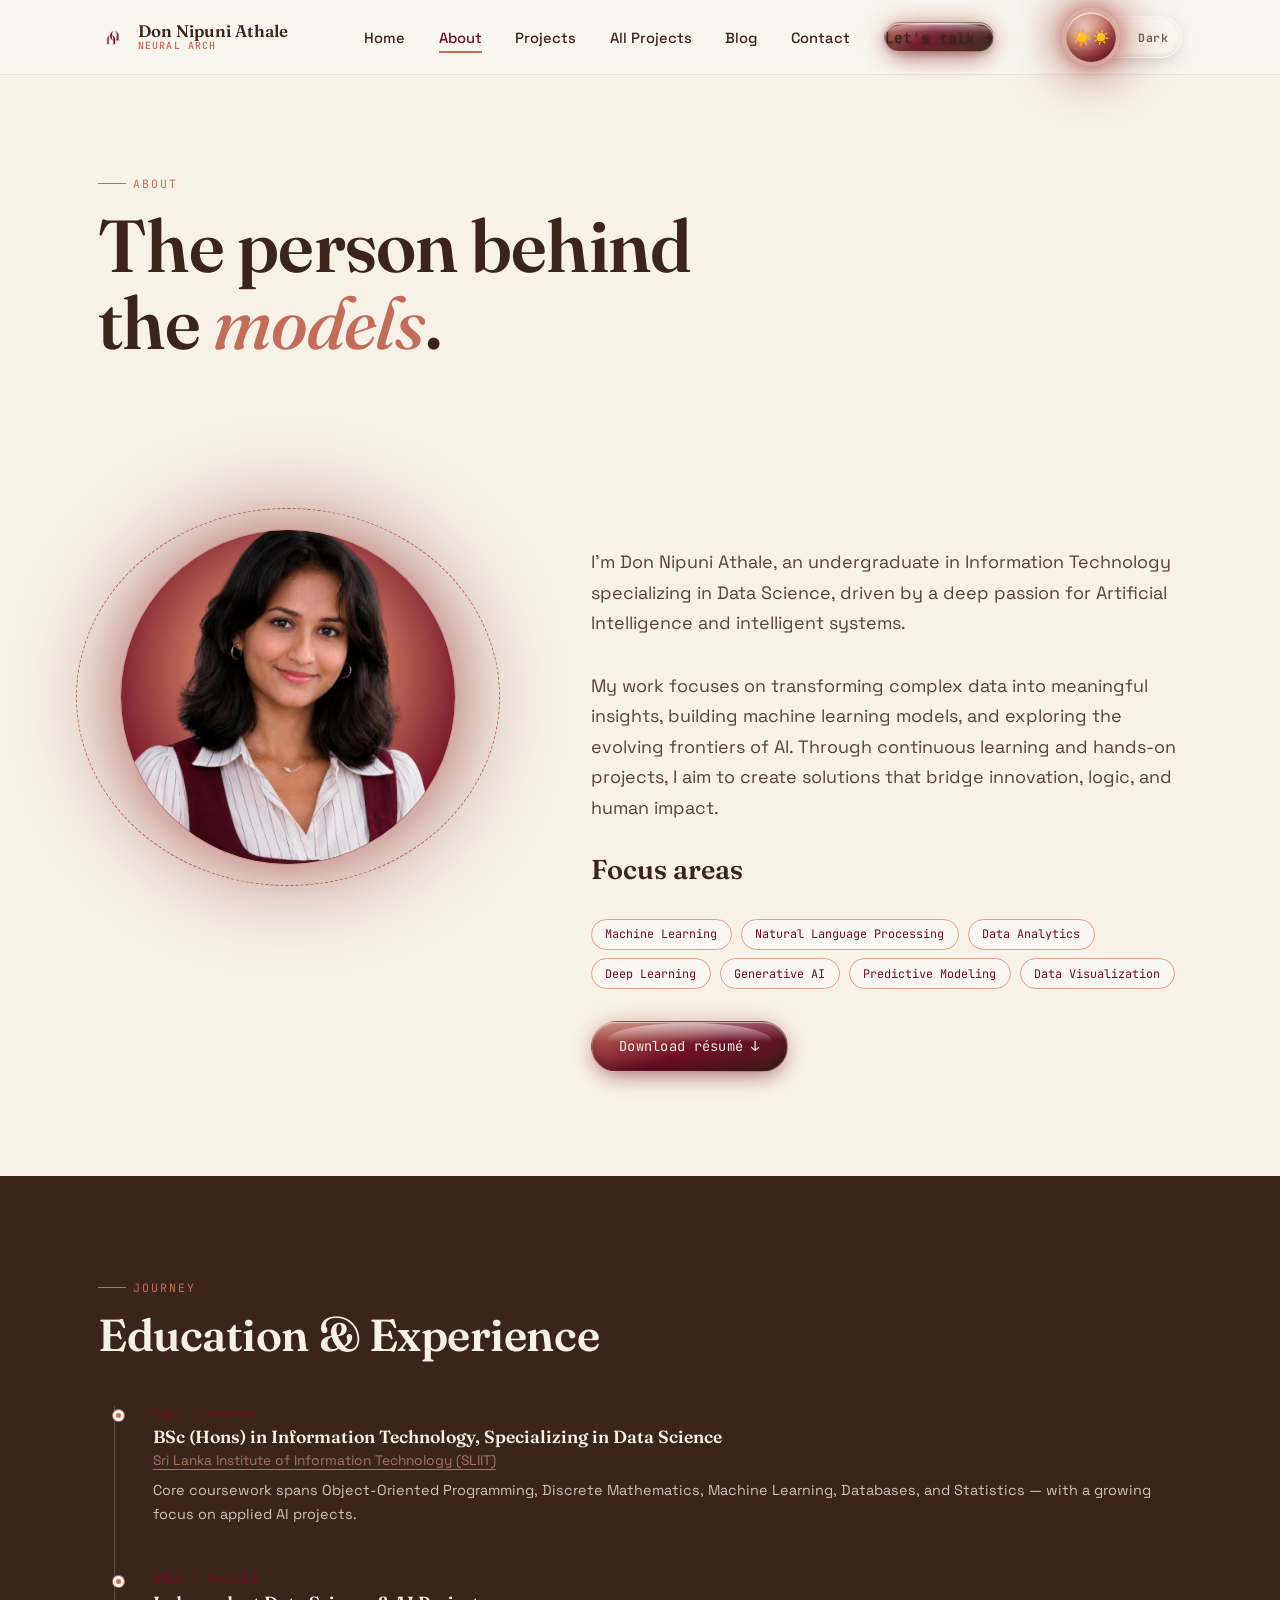
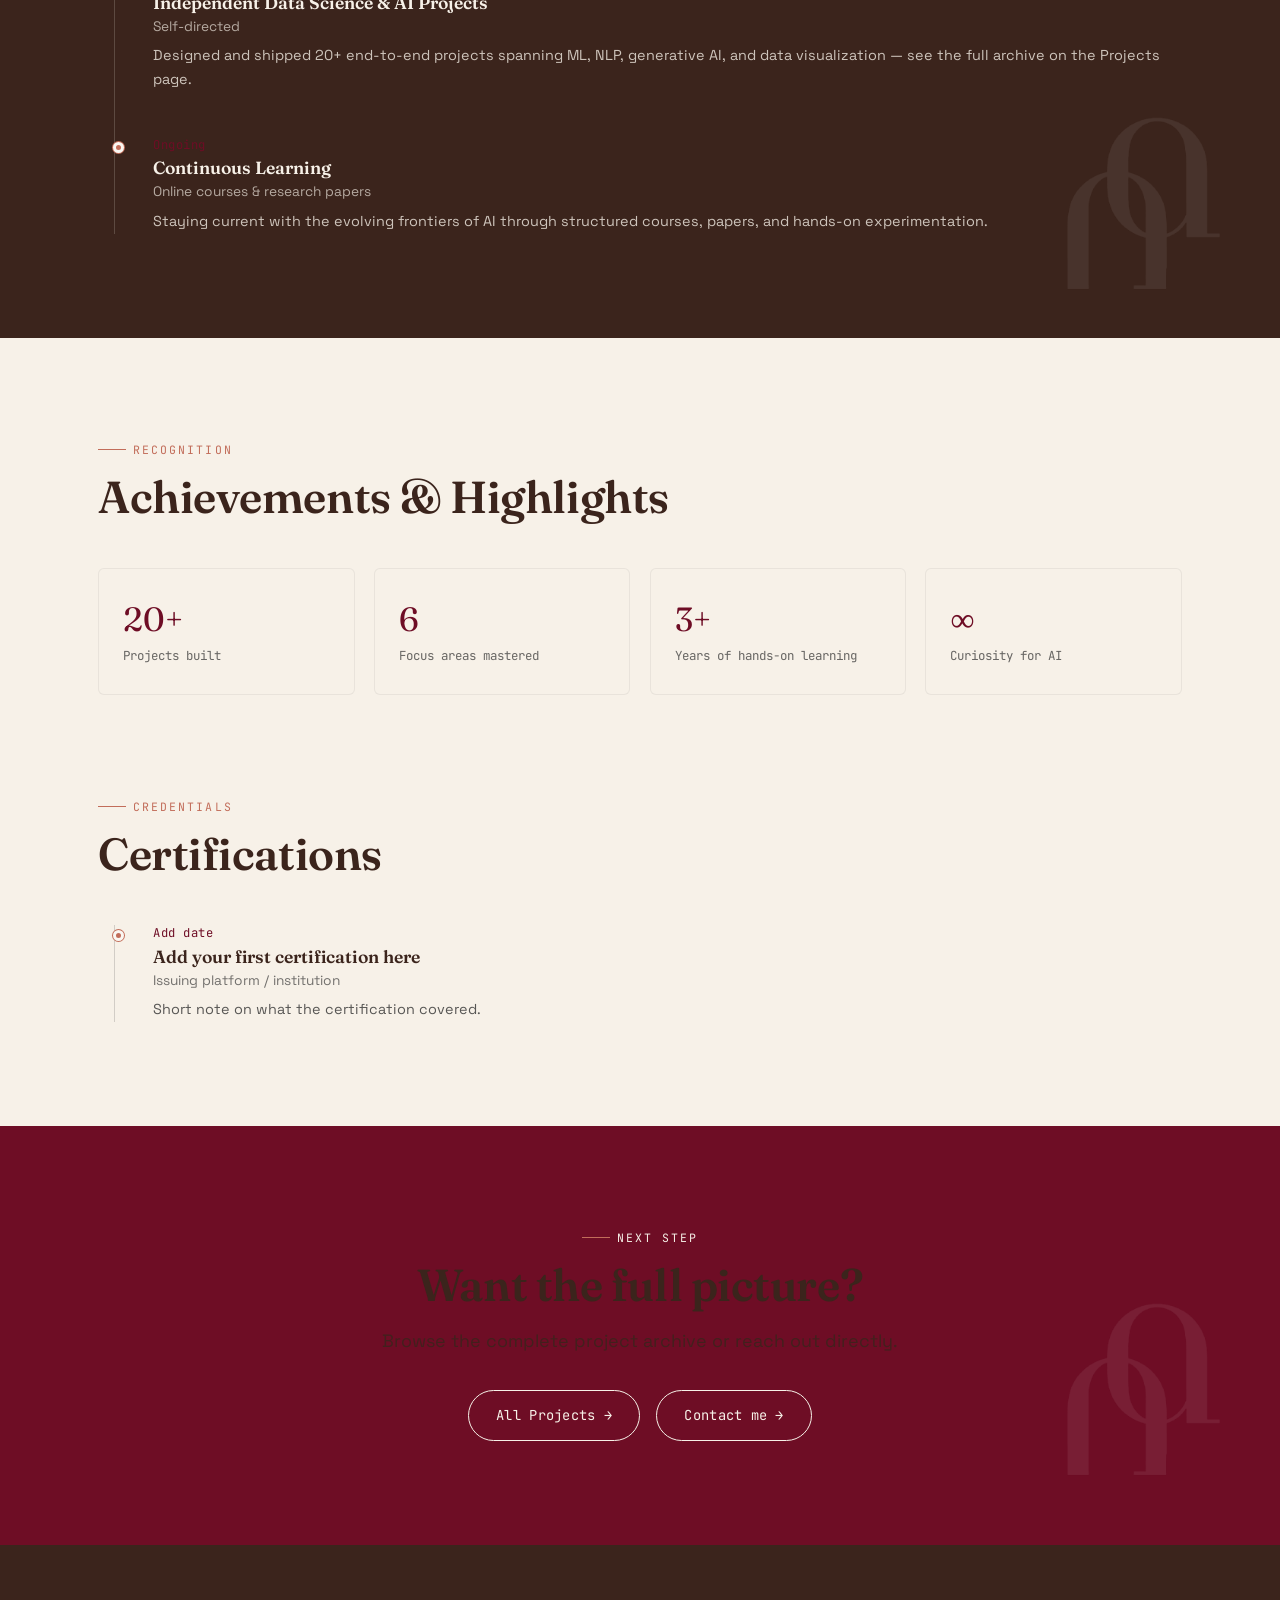
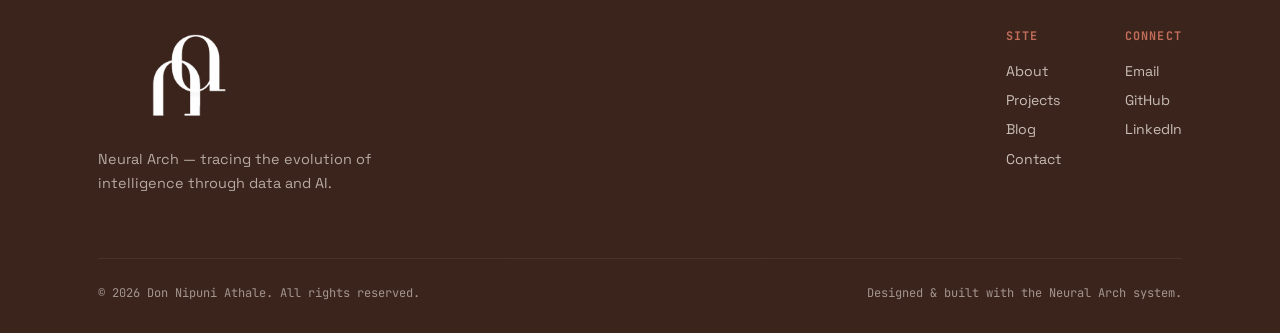
==== commit cf633f09: "Add admin panel, dynamic content loading, CMS data files" ====
--- a/about.html
+++ b/about.html
@@ -23,6 +23,7 @@
       <li><a href="contact.html">Contact</a></li>
       <li><a href="contact.html" class="nav-cta">Let's talk →</a></li>
     </ul>
+    <button class="theme-toggle" id="themeToggle" aria-label="Toggle dark mode"><span class="knob"></span><span class="toggle-label">Light</span></button>
     <button class="nav-toggle" aria-label="Toggle menu"><span></span><span></span><span></span></button>
   </div>
 </nav>
@@ -73,25 +74,8 @@
         <h2 class="h2-display">Education &amp; Experience</h2>
       </div>
     </div>
-    <div class="timeline reveal" style="border-color:rgba(247,241,232,.18);">
-      <div class="t-item">
-        <span class="t-date">2025 — Present</span>
-        <h4 style="color:var(--cream);">BSc (Hons) in Information Technology, Specializing in Data Science</h4>
-        <span class="t-org" style="color:var(--cream);"><a href="https://www.sliit.lk/" target="_blank" rel="noopener" style="color:var(--terracotta-light);border-bottom:1px solid currentColor;">Sri Lanka Institute of Information Technology (SLIIT)</a></span>
-        <p style="color:var(--cream);">Core coursework spans Object-Oriented Programming, Discrete Mathematics, Machine Learning, Databases, and Statistics — with a growing focus on applied AI projects.</p>
-      </div>
-      <div class="t-item">
-        <span class="t-date">2025 — Present</span>
-        <h4 style="color:var(--cream);">Independent Data Science &amp; AI Projects</h4>
-        <span class="t-org" style="color:var(--cream);">Self-directed</span>
-        <p style="color:var(--cream);">Designed and shipped 20+ end-to-end projects spanning ML, NLP, generative AI, and data visualization — see the full archive on the Projects page.</p>
-      </div>
-      <div class="t-item">
-        <span class="t-date">Ongoing</span>
-        <h4 style="color:var(--cream);">Continuous Learning</h4>
-        <span class="t-org" style="color:var(--cream);">Online courses &amp; research papers</span>
-        <p style="color:var(--cream);">Staying current with the evolving frontiers of AI through structured courses, papers, and hands-on experimentation.</p>
-      </div>
+    <div class="timeline reveal" style="border-color:rgba(247,241,232,.18);" id="timeline">
+      <p style="color:var(--cream);opacity:.6;font-family:var(--font-mono);font-size:.82rem;">Loading timeline…</p>
     </div>
   </div>
 </section>
@@ -105,11 +89,8 @@
         <h2 class="h2-display">Achievements &amp; Highlights</h2>
       </div>
     </div>
-    <div class="highlights reveal-stagger">
-      <div class="highlight-card"><span class="num">01</span><span class="lbl">Add your award, hackathon win, or publication here</span></div>
-      <div class="highlight-card"><span class="num">02</span><span class="lbl">Add a certification or competitive placement</span></div>
-      <div class="highlight-card"><span class="num">03</span><span class="lbl">Add a notable project recognition</span></div>
-      <div class="highlight-card"><span class="num">04</span><span class="lbl">Add leadership or volunteer milestone</span></div>
+    <div class="highlights reveal-stagger" id="highlights-grid">
+      <div class="highlight-card" style="opacity:.4;"><span class="num">…</span><span class="lbl">Loading</span></div>
     </div>
   </div>
 </section>
@@ -123,19 +104,8 @@
         <h2 class="h2-display">Certifications</h2>
       </div>
     </div>
-    <div class="timeline reveal">
-      <div class="t-item">
-        <span class="t-date">Add date</span>
-        <h4>Certification name (e.g. "Machine Learning Specialization")</h4>
-        <span class="t-org">Issuing platform / institution</span>
-        <p>Short note on what the certification covered.</p>
-      </div>
-      <div class="t-item">
-        <span class="t-date">Add date</span>
-        <h4>Certification name</h4>
-        <span class="t-org">Issuing platform / institution</span>
-        <p>Short note on what the certification covered.</p>
-      </div>
+    <div class="timeline reveal" id="certifications">
+      <p style="opacity:.6;font-family:var(--font-mono);font-size:.82rem;">Loading certifications…</p>
     </div>
   </div>
 </section>
@@ -183,5 +153,6 @@
 </footer>
 
 <script src="js/main.js"></script>
+<script src="js/content.js"></script>
 </body>
 </html>
--- a/css/style.css
+++ b/css/style.css
@@ -114,36 +114,166 @@
 .nav-links a:hover::after,.nav-links a.active::after{width:100%;}
 .nav-links a.active{color:var(--maroon);}
 
+/* ── Liquid glass "Let's talk" button ── */
 .nav-cta{
   position:relative;
   display:inline-flex;align-items:center;justify-content:center;
-  font-family:var(--font-mono);font-size:.8rem;
-  color:var(--cream);text-align:center;justify-content:center;
-  padding:.7rem 1.5rem;border-radius:99px;
+  font-family:var(--font-mono);font-size:.82rem;font-weight:600;
+  color:#fff;text-align:center;white-space:nowrap;
+  padding:.75rem 1.65rem;border-radius:99px;
   background:
-    linear-gradient(180deg, rgba(255,255,255,.32) 0%, rgba(255,255,255,0) 38%),
-    linear-gradient(160deg, var(--terracotta) 0%, var(--maroon) 55%, var(--espresso) 110%);
-  border:1px solid rgba(255,255,255,.25);
+    linear-gradient(135deg,
+      rgba(194,109,90,.95) 0%,
+      rgba(110,13,37,.92) 40%,
+      rgba(59,36,28,.95) 100%);
+  border:1.5px solid rgba(255,255,255,.35);
   box-shadow:
-    inset 0 1px 1px rgba(255,255,255,.55),
-    inset 0 -6px 10px rgba(0,0,0,.25),
-    0 10px 22px -8px rgba(110,13,37,.55),
-    0 0 24px -4px rgba(194,109,90,.6);
+    inset 0 1.5px 0 rgba(255,255,255,.65),
+    inset 0 -4px 12px rgba(0,0,0,.3),
+    inset 2px 0 8px rgba(184,137,63,.25),
+    inset -2px 0 8px rgba(194,109,90,.2),
+    0 8px 24px -6px rgba(110,13,37,.6),
+    0 0 28px -4px rgba(194,109,90,.7),
+    0 2px 6px rgba(0,0,0,.2);
   overflow:hidden;
-  transition:transform .3s var(--ease-arch), box-shadow .3s var(--ease-arch);
-}
+  transition:transform .35s var(--ease-arch), box-shadow .35s var(--ease-arch);
+  text-shadow:0 1px 3px rgba(0,0,0,.35);
+}
+/* thick glass highlight arc on top */
+.nav-cta::before{
+  content:'';position:absolute;
+  top:0;left:0;right:0;height:52%;
+  background:linear-gradient(180deg,
+    rgba(255,255,255,.52) 0%,
+    rgba(255,255,255,.08) 60%,
+    transparent 100%);
+  border-radius:99px 99px 60% 60%/100% 100% 50% 50%;
+  pointer-events:none;
+}
+/* iridescent edge shimmer */
 .nav-cta::after{
-  content:'';position:absolute;top:1px;left:8%;right:8%;height:42%;border-radius:99px 99px 60% 60%/100% 100% 0 0;
-  background:linear-gradient(180deg, rgba(255,255,255,.55), rgba(255,255,255,0));
+  content:'';position:absolute;inset:0;border-radius:99px;
+  background:linear-gradient(105deg,
+    rgba(184,137,63,.0) 0%,
+    rgba(184,137,63,.35) 30%,
+    rgba(194,109,90,.0) 50%,
+    rgba(110,13,37,.0) 70%,
+    rgba(184,137,63,.25) 100%);
   pointer-events:none;
+  animation:iridescent-shift 4s ease-in-out infinite alternate;
+}
+@keyframes iridescent-shift{
+  from{opacity:.6;transform:translateX(-4px);}
+  to{opacity:1;transform:translateX(4px);}
 }
 .nav-cta:hover{
-  transform:translateY(-2px) scale(1.02);
+  transform:translateY(-3px) scale(1.03);
   box-shadow:
-    inset 0 1px 1px rgba(255,255,255,.6),
-    inset 0 -6px 10px rgba(0,0,0,.25),
-    0 14px 28px -8px rgba(110,13,37,.6),
-    0 0 32px -2px rgba(194,109,90,.8);
+    inset 0 1.5px 0 rgba(255,255,255,.7),
+    inset 0 -4px 12px rgba(0,0,0,.3),
+    inset 2px 0 8px rgba(184,137,63,.35),
+    0 14px 32px -6px rgba(110,13,37,.7),
+    0 0 40px -2px rgba(194,109,90,.85),
+    0 4px 10px rgba(0,0,0,.25);
+}
+
+/* ── Glass toggle (dark / light mode) — reference-matched ── */
+.theme-toggle{
+  position:relative;
+  display:inline-flex;align-items:center;
+  width:112px;height:42px;flex:none;cursor:pointer;
+  border-radius:99px;overflow:visible;
+  padding:0;border:none;outline:none;
+  background:none;
+  transition:none;
+}
+/* frosted glass pill body */
+.theme-toggle::before{
+  content:'';
+  position:absolute;inset:0;border-radius:99px;
+  background:rgba(255,255,255,.14);
+  border:1.5px solid rgba(255,255,255,.32);
+  backdrop-filter:blur(14px) saturate(180%);
+  -webkit-backdrop-filter:blur(14px) saturate(180%);
+  box-shadow:
+    inset 0 1.5px 0 rgba(255,255,255,.5),
+    inset 0 -2px 6px rgba(0,0,0,.1),
+    0 6px 20px -4px rgba(0,0,0,.18);
+  pointer-events:none;
+  transition:background .4s, border-color .4s;
+}
+/* top shine strip */
+.theme-toggle::after{
+  content:'';
+  position:absolute;top:3px;left:22px;right:10px;height:38%;
+  background:linear-gradient(180deg, rgba(255,255,255,.32), transparent);
+  border-radius:99px;pointer-events:none;
+}
+
+/* the oversized glowing knob — sits proud outside the pill */
+.theme-toggle .knob{
+  position:absolute;
+  left:-4px;top:50%;transform:translateY(-50%);
+  width:50px;height:50px;border-radius:50%;
+  background:
+    radial-gradient(circle at 38% 32%, rgba(255,255,255,.55) 0%, transparent 55%),
+    linear-gradient(145deg, var(--terracotta-light) 0%, var(--terracotta) 42%, var(--maroon) 100%);
+  box-shadow:
+    0 0 0 4px rgba(255,255,255,.18),
+    0 0 16px 5px rgba(194,109,90,.7),
+    0 0 36px 10px rgba(194,109,90,.4),
+    0 0 52px 18px rgba(110,13,37,.25),
+    inset 0 2px 0 rgba(255,255,255,.6),
+    inset 0 -3px 8px rgba(0,0,0,.25);
+  display:flex;align-items:center;justify-content:center;
+  font-size:1rem;
+  transition:transform .45s var(--ease-arch), background .4s, box-shadow .4s;
+  z-index:2;flex:none;
+}
+.theme-toggle .knob::after{
+  content:'☀️';font-size:.88rem;
+  filter:drop-shadow(0 1px 2px rgba(0,0,0,.3));
+}
+
+/* label text inside the pill */
+.theme-toggle .toggle-label{
+  position:absolute;right:14px;left:auto;
+  font-family:var(--font-mono);font-size:.72rem;font-weight:600;
+  color:var(--espresso);letter-spacing:.04em;
+  opacity:.75;
+  transition:opacity .3s, color .3s, left .45s var(--ease-arch), right .45s var(--ease-arch);
+  z-index:1;pointer-events:none;white-space:nowrap;
+}
+
+/* ── DARK STATE ── */
+[data-theme="dark"] .theme-toggle .knob{
+  transform:translateY(-50%) translateX(62px);
+  background:
+    radial-gradient(circle at 38% 32%, rgba(255,255,255,.45) 0%, transparent 55%),
+    linear-gradient(145deg, #9B8EC4 0%, #6B5FA0 42%, #2D2040 100%);
+  box-shadow:
+    0 0 0 4px rgba(255,255,255,.12),
+    0 0 16px 5px rgba(130,110,200,.75),
+    0 0 36px 10px rgba(100,80,180,.45),
+    0 0 52px 18px rgba(60,40,120,.28),
+    inset 0 2px 0 rgba(255,255,255,.5),
+    inset 0 -3px 8px rgba(0,0,0,.3);
+}
+[data-theme="dark"] .theme-toggle .knob::after{content:'🌙';}
+[data-theme="dark"] .theme-toggle .toggle-label{
+  right:auto;left:14px;
+  color:rgba(240,232,223,.75);
+}
+[data-theme="dark"] .theme-toggle::before{
+  background:rgba(20,12,35,.45);
+  border-color:rgba(150,130,200,.3);
+  box-shadow:
+    inset 0 1.5px 0 rgba(255,255,255,.2),
+    inset 0 -2px 6px rgba(0,0,0,.25),
+    0 6px 20px -4px rgba(60,40,120,.4);
+}
+[data-theme="dark"] .theme-toggle::after{
+  left:10px;right:22px;
 }
 
 .nav-toggle{display:none;background:none;border:0;cursor:pointer;padding:.4rem;}
@@ -155,6 +285,33 @@
   .nav-cta{order:5;}
   .nav-toggle{display:block;}
 }
+
+/* ── DARK MODE tokens ── */
+[data-theme="dark"]{
+  --cream: #2A1F1A;
+  --warm-white: #1E1510;
+  --charcoal: #F0E8DF;
+  --espresso: #F0E8DF;
+  --on-light: #F0E8DF;
+}
+[data-theme="dark"] body{background:#1E1510;color:#F0E8DF;}
+[data-theme="dark"] .site-nav{background:rgba(30,21,16,.88);}
+[data-theme="dark"] .nav-links{background:#1E1510;}
+[data-theme="dark"] .nav-links a{color:#F0E8DF;}
+[data-theme="dark"] .nav-toggle span{background:#F0E8DF;}
+[data-theme="dark"] .brand{color:#F0E8DF;}
+[data-theme="dark"] h1,[data-theme="dark"] h2,[data-theme="dark"] h3,[data-theme="dark"] h4{color:#F0E8DF;}
+[data-theme="dark"] .lede{color:#F0E8DF;}
+[data-theme="dark"] .card{background:#2A1F1A;border-color:rgba(240,232,223,.08);}
+[data-theme="dark"] .card:hover{border-color:var(--terracotta-light);}
+[data-theme="dark"] .form-field input,
+[data-theme="dark"] .form-field textarea{background:#2A1F1A;color:#F0E8DF;border-color:rgba(240,232,223,.2);}
+[data-theme="dark"] .pill{background:#2A1F1A;color:var(--terracotta-light);}
+[data-theme="dark"] .highlight-card{background:#2A1F1A;}
+[data-theme="dark"] .filter-btn{color:#F0E8DF;border-color:rgba(240,232,223,.2);}
+[data-theme="dark"] .filter-btn:hover{background:#2A1F1A;}
+[data-theme="dark"] .section-cream{background:#221812;}
+[data-theme="dark"] section:not(.section-dark):not(.section-maroon):not(.hero){background:#1E1510;}
 
 /* ============================================================
    SECTIONS / BACKGROUNDS
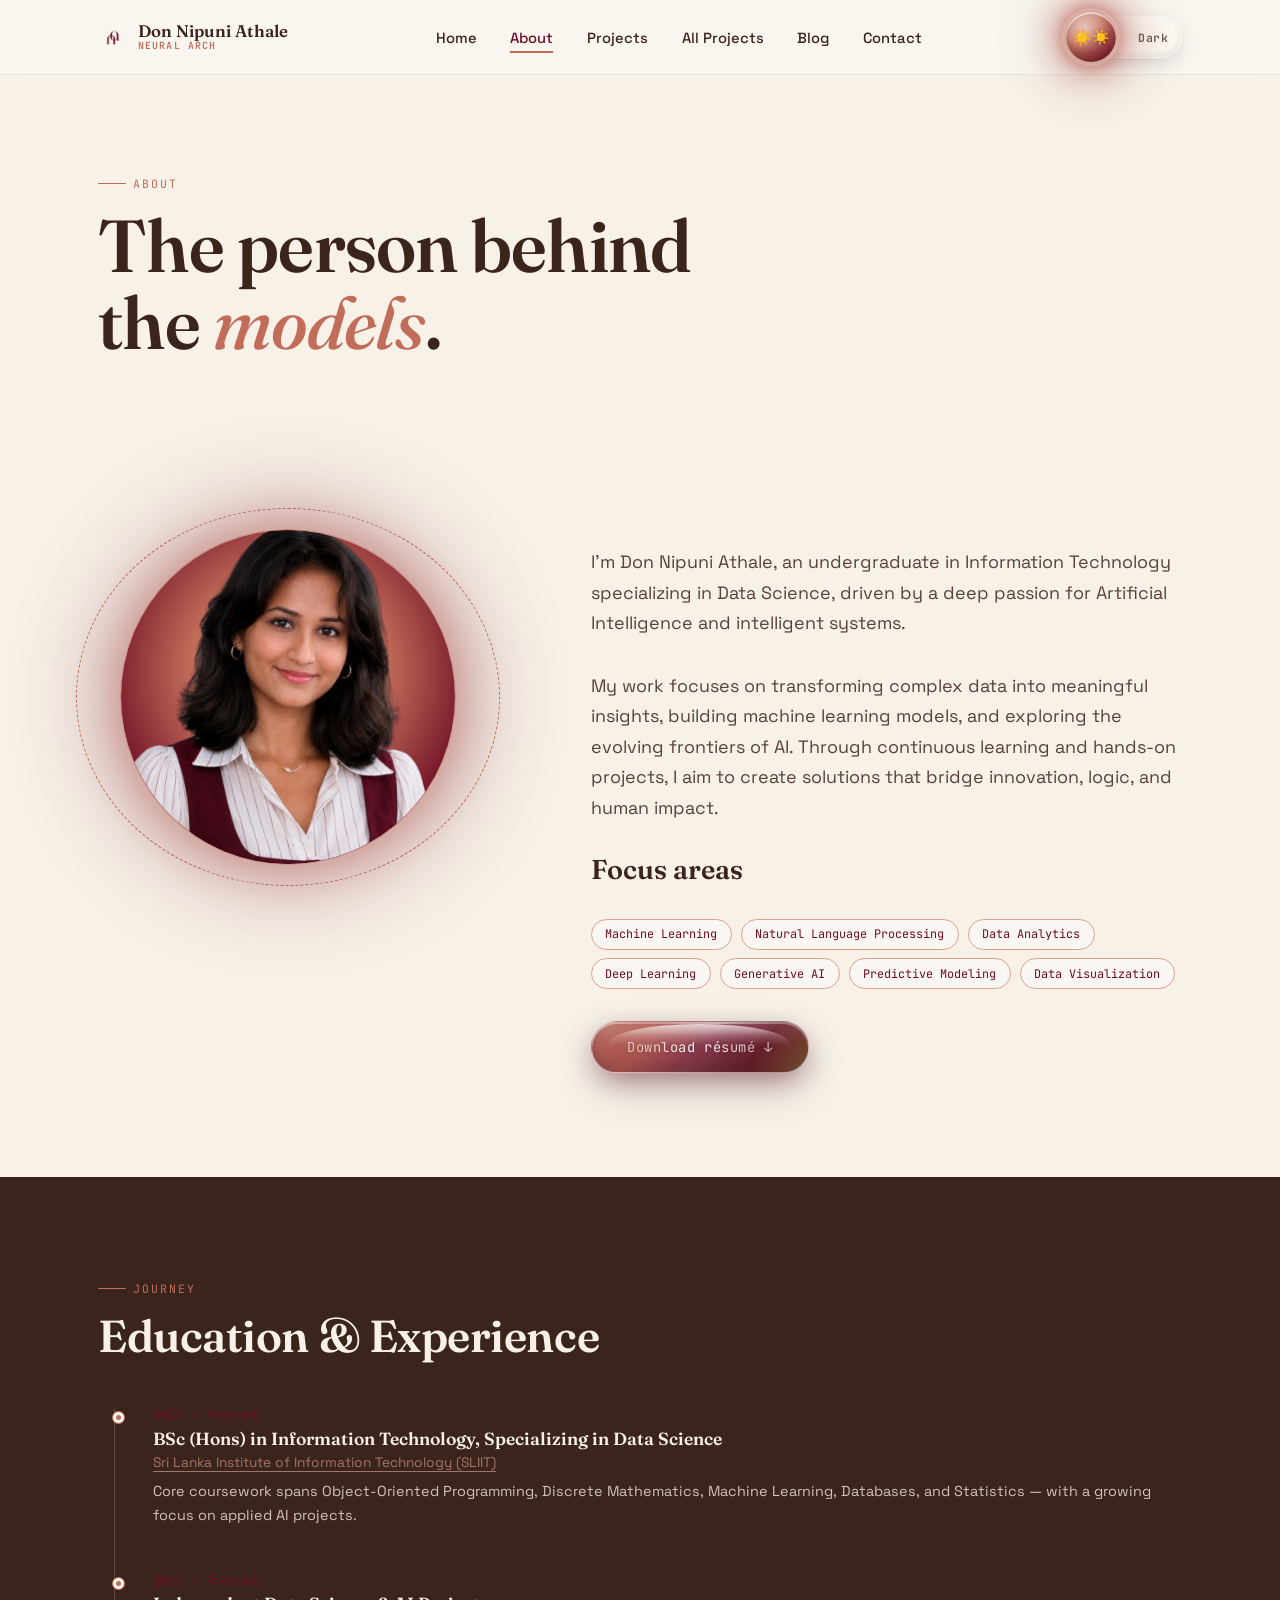
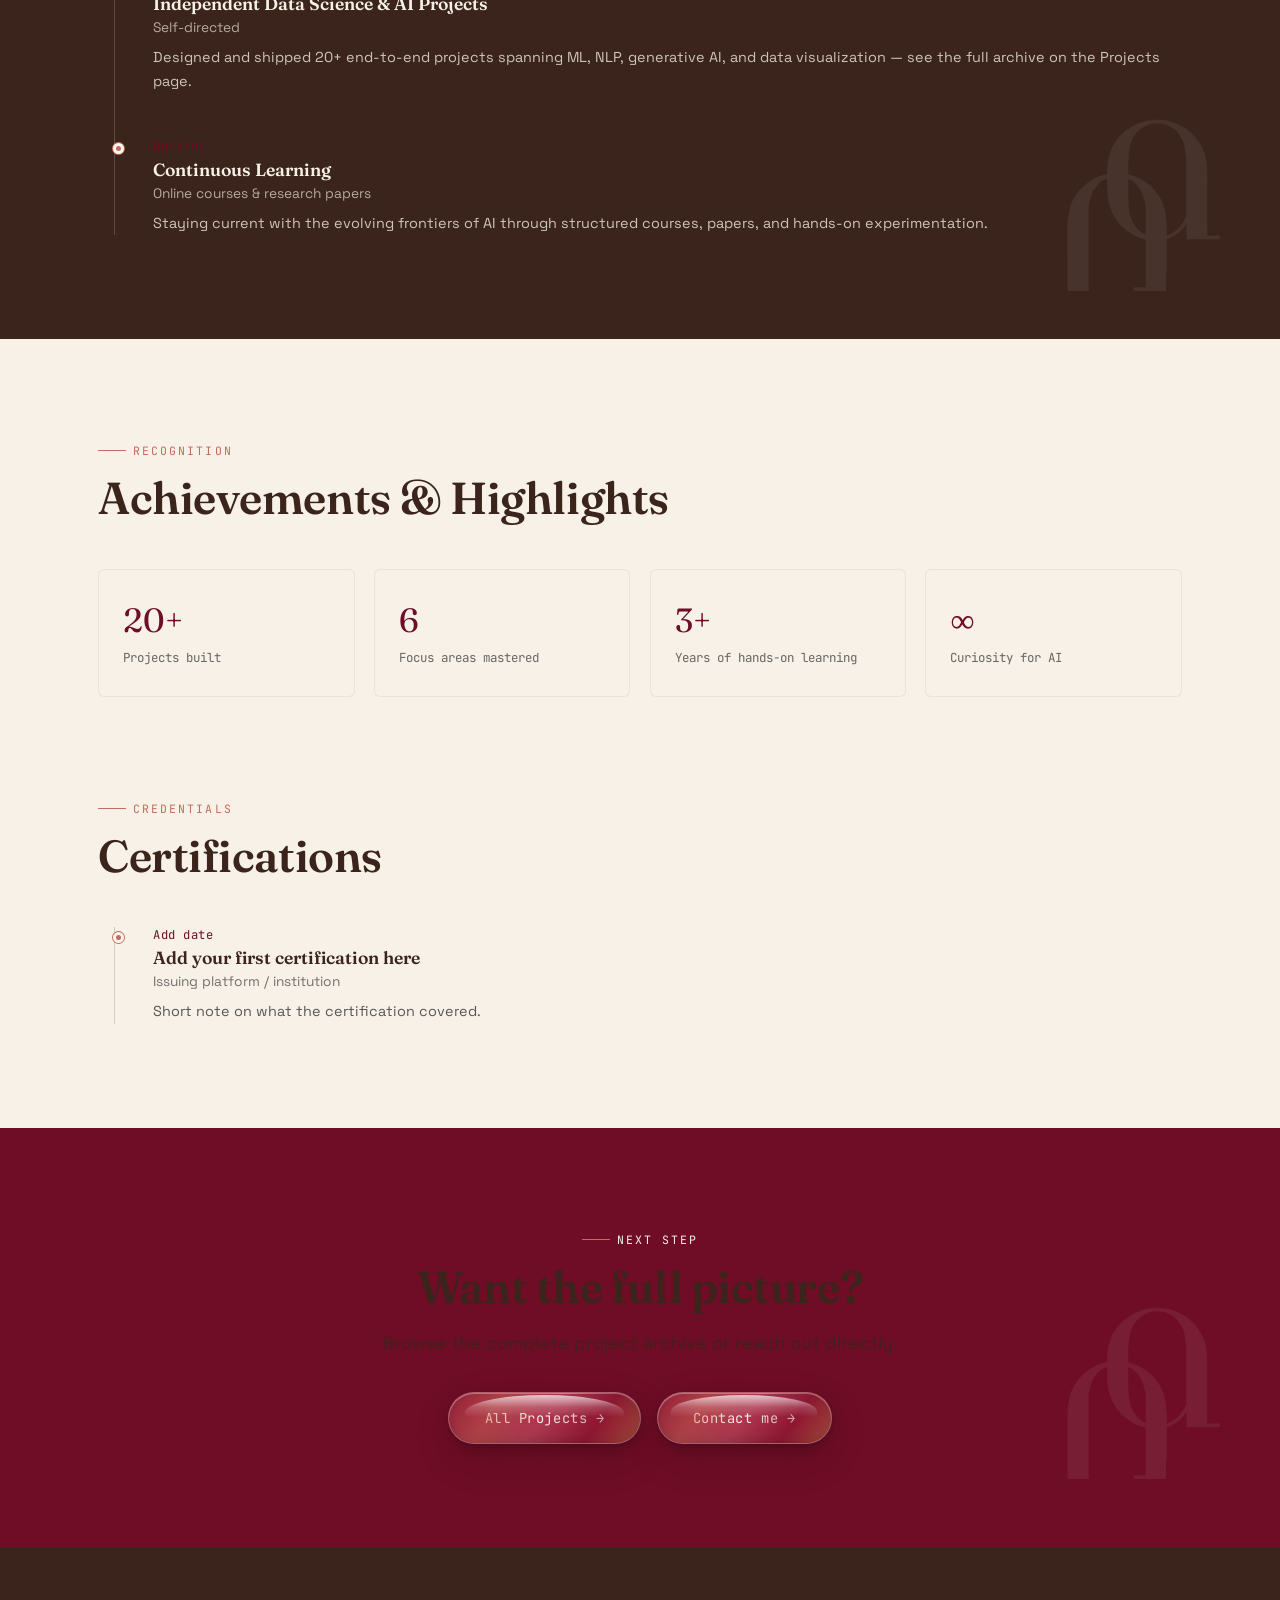
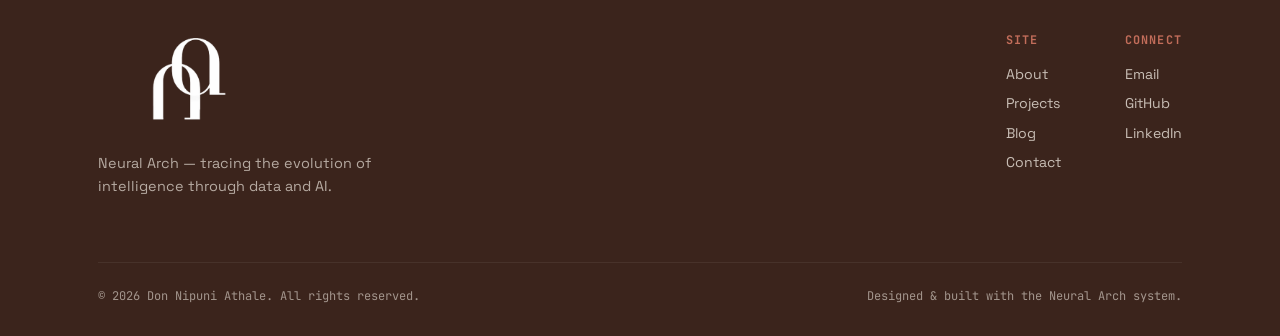
==== commit d649e637: "Remove let's talk button in navigation bar" ====
--- a/about.html
+++ b/about.html
@@ -21,7 +21,6 @@
       <li><a href="all-projects.html">All Projects</a></li>
       <li><a href="blog.html">Blog</a></li>
       <li><a href="contact.html">Contact</a></li>
-      <li><a href="contact.html" class="nav-cta">Let's talk →</a></li>
     </ul>
     <button class="theme-toggle" id="themeToggle" aria-label="Toggle dark mode"><span class="knob"></span><span class="toggle-label">Light</span></button>
     <button class="nav-toggle" aria-label="Toggle menu"><span></span><span></span><span></span></button>
--- a/css/style.css
+++ b/css/style.css
@@ -115,68 +115,6 @@
 .nav-links a.active{color:var(--maroon);}
 
 /* ── Liquid glass "Let's talk" button ── */
-.nav-cta{
-  position:relative;
-  display:inline-flex;align-items:center;justify-content:center;
-  font-family:var(--font-mono);font-size:.82rem;font-weight:600;
-  color:#fff;text-align:center;white-space:nowrap;
-  padding:.75rem 1.65rem;border-radius:99px;
-  background:
-    linear-gradient(135deg,
-      rgba(194,109,90,.95) 0%,
-      rgba(110,13,37,.92) 40%,
-      rgba(59,36,28,.95) 100%);
-  border:1.5px solid rgba(255,255,255,.35);
-  box-shadow:
-    inset 0 1.5px 0 rgba(255,255,255,.65),
-    inset 0 -4px 12px rgba(0,0,0,.3),
-    inset 2px 0 8px rgba(184,137,63,.25),
-    inset -2px 0 8px rgba(194,109,90,.2),
-    0 8px 24px -6px rgba(110,13,37,.6),
-    0 0 28px -4px rgba(194,109,90,.7),
-    0 2px 6px rgba(0,0,0,.2);
-  overflow:hidden;
-  transition:transform .35s var(--ease-arch), box-shadow .35s var(--ease-arch);
-  text-shadow:0 1px 3px rgba(0,0,0,.35);
-}
-/* thick glass highlight arc on top */
-.nav-cta::before{
-  content:'';position:absolute;
-  top:0;left:0;right:0;height:52%;
-  background:linear-gradient(180deg,
-    rgba(255,255,255,.52) 0%,
-    rgba(255,255,255,.08) 60%,
-    transparent 100%);
-  border-radius:99px 99px 60% 60%/100% 100% 50% 50%;
-  pointer-events:none;
-}
-/* iridescent edge shimmer */
-.nav-cta::after{
-  content:'';position:absolute;inset:0;border-radius:99px;
-  background:linear-gradient(105deg,
-    rgba(184,137,63,.0) 0%,
-    rgba(184,137,63,.35) 30%,
-    rgba(194,109,90,.0) 50%,
-    rgba(110,13,37,.0) 70%,
-    rgba(184,137,63,.25) 100%);
-  pointer-events:none;
-  animation:iridescent-shift 4s ease-in-out infinite alternate;
-}
-@keyframes iridescent-shift{
-  from{opacity:.6;transform:translateX(-4px);}
-  to{opacity:1;transform:translateX(4px);}
-}
-.nav-cta:hover{
-  transform:translateY(-3px) scale(1.03);
-  box-shadow:
-    inset 0 1.5px 0 rgba(255,255,255,.7),
-    inset 0 -4px 12px rgba(0,0,0,.3),
-    inset 2px 0 8px rgba(184,137,63,.35),
-    0 14px 32px -6px rgba(110,13,37,.7),
-    0 0 40px -2px rgba(194,109,90,.85),
-    0 4px 10px rgba(0,0,0,.25);
-}
-
 /* ── Glass toggle (dark / light mode) — reference-matched ── */
 .theme-toggle{
   position:relative;
@@ -374,35 +312,142 @@
 .hero-actions{display:flex;gap:1rem;margin-top:2.1rem;flex-wrap:wrap;}
 
 .btn{
-  position:relative;font-family:var(--font-mono);font-size:.86rem;letter-spacing:.02em;
-  padding:.95rem 1.7rem;border-radius:99px;
+  position:relative;
+  font-family:var(--font-mono);font-size:.86rem;letter-spacing:.04em;
+  padding:1rem 2.2rem;border-radius:99px;
   display:inline-flex;align-items:center;justify-content:center;gap:.6rem;
-  transition:transform .3s var(--ease-arch), box-shadow .3s var(--ease-arch), background .3s;
-  cursor:pointer;border:1px solid transparent;
-  overflow:hidden;text-align:center;
-}
+  cursor:pointer;text-align:center;
+  overflow:hidden;
+  backdrop-filter:blur(24px) saturate(200%);
+  -webkit-backdrop-filter:blur(24px) saturate(200%);
+  transition:transform .38s var(--ease-arch), box-shadow .38s var(--ease-arch);
+  /* cast shadow underneath like in the reference */
+  filter:drop-shadow(0 12px 18px rgba(0,0,0,.18));
+}
+
+/* top specular highlight — the bright "glass shine" arc */
+.btn::before{
+  content:'';
+  position:absolute;top:2px;left:8%;right:8%;height:44%;
+  border-radius:99px 99px 55% 55% / 100% 100% 0 0;
+  background:linear-gradient(180deg,
+    rgba(255,255,255,.72) 0%,
+    rgba(255,255,255,.18) 55%,
+    transparent 100%);
+  pointer-events:none;z-index:2;
+}
+
+/* iridescent rainbow edge shimmer — the colour-shift glow on the border */
+.btn::after{
+  content:'';
+  position:absolute;inset:0;border-radius:99px;
+  background:linear-gradient(125deg,
+    rgba(255,255,255,.0)   0%,
+    rgba(194,109,90,.45)  25%,
+    rgba(255,255,255,.12) 50%,
+    rgba(110,13,37,.35)   75%,
+    rgba(184,137,63,.4)   100%);
+  pointer-events:none;z-index:1;
+  animation:btn-iris 5s ease-in-out infinite alternate;
+}
+@keyframes btn-iris{
+  from{opacity:.55;transform:rotate(0deg) scale(1);}
+  to  {opacity:1;  transform:rotate(4deg) scale(1.02);}
+}
+
+/* PRIMARY — filled liquid glass (like "Start project" blue in ref, but in our terracotta/maroon) */
 .btn-primary{
+  color:#fff;
+  background:
+    linear-gradient(180deg, rgba(255,255,255,.22) 0%, rgba(255,255,255,0) 40%),
+    linear-gradient(145deg,
+      rgba(194,109,90,.88) 0%,
+      rgba(110,13,37,.92)  50%,
+      rgba(59,36,28,.95)   100%);
+  border:1.5px solid rgba(255,255,255,.38);
+  box-shadow:
+    inset 0 2px 0 rgba(255,255,255,.5),
+    inset 0 -4px 14px rgba(0,0,0,.28),
+    inset 2px 0 10px rgba(194,109,90,.2),
+    inset -2px 0 10px rgba(110,13,37,.2),
+    0 0 0 .5px rgba(255,255,255,.15),
+    0 10px 30px -8px rgba(110,13,37,.55);
+  text-shadow:0 1px 3px rgba(0,0,0,.3);
+}
+.btn-primary:hover{
+  transform:translateY(-4px) scale(1.02);
+  box-shadow:
+    inset 0 2px 0 rgba(255,255,255,.6),
+    inset 0 -4px 14px rgba(0,0,0,.28),
+    inset 2px 0 10px rgba(194,109,90,.28),
+    0 0 0 .5px rgba(255,255,255,.2),
+    0 18px 40px -8px rgba(110,13,37,.65),
+    0 0 32px -4px rgba(194,109,90,.55);
+  filter:drop-shadow(0 18px 24px rgba(110,13,37,.32));
+}
+
+/* OUTLINE — nearly clear frosted glass (like the transparent buttons in ref) */
+.btn-outline{
+  color:var(--espresso);
+  background:rgba(247,241,232,.22);
+  border:1.5px solid rgba(255,255,255,.55);
+  box-shadow:
+    inset 0 2px 0 rgba(255,255,255,.65),
+    inset 0 -3px 10px rgba(0,0,0,.08),
+    0 0 0 .5px rgba(255,255,255,.2),
+    0 8px 28px -8px rgba(43,43,43,.18);
+}
+.btn-outline:hover{
+  transform:translateY(-4px) scale(1.02);
+  background:rgba(247,241,232,.38);
+  box-shadow:
+    inset 0 2px 0 rgba(255,255,255,.75),
+    inset 0 -3px 10px rgba(0,0,0,.08),
+    0 14px 36px -8px rgba(43,43,43,.22);
+  filter:drop-shadow(0 14px 20px rgba(0,0,0,.14));
+}
+/* outline on dark sections */
+.section-dark .btn-outline,.section-maroon .btn-outline{
   color:var(--cream);
-  background:
-    linear-gradient(180deg, rgba(255,255,255,.3) 0%, rgba(255,255,255,0) 38%),
-    linear-gradient(160deg, var(--terracotta) 0%, var(--maroon) 55%, var(--espresso) 110%);
-  border-color:rgba(255,255,255,.22);
-  box-shadow:
-    inset 0 1px 1px rgba(255,255,255,.5),
-    inset 0 -6px 10px rgba(0,0,0,.22),
-    0 10px 22px -8px rgba(110,13,37,.5),
-    0 0 22px -4px rgba(194,109,90,.55);
-}
-.btn-primary::after{
-  content:'';position:absolute;top:1px;left:8%;right:8%;height:42%;border-radius:99px 99px 60% 60%/100% 100% 0 0;
-  background:linear-gradient(180deg, rgba(255,255,255,.5), rgba(255,255,255,0));
-  pointer-events:none;
-}
-.btn-primary:hover{transform:translateY(-3px) scale(1.015);box-shadow:inset 0 1px 1px rgba(255,255,255,.55), inset 0 -6px 10px rgba(0,0,0,.22), 0 16px 30px -8px rgba(110,13,37,.55), 0 0 30px -2px rgba(194,109,90,.75);}
-.btn-outline{border-color:var(--espresso);color:var(--espresso);}
-.btn-outline:hover{transform:translateY(-3px);background:var(--espresso);color:var(--cream);}
-.section-dark .btn-outline,.section-maroon .btn-outline{border-color:var(--cream);color:var(--cream);}
-.section-dark .btn-outline:hover,.section-maroon .btn-outline:hover{background:var(--cream);color:var(--espresso);}
+  background:rgba(247,241,232,.1);
+  border-color:rgba(255,255,255,.4);
+}
+.section-dark .btn-outline:hover,.section-maroon .btn-outline:hover{
+  background:rgba(247,241,232,.22);
+  color:var(--cream);
+}
+.btn-outline:hover{
+  transform:translateY(-3px) scale(1.02);
+  background:rgba(247,241,232,.35);
+  box-shadow:
+    inset 0 1px 0 rgba(255,255,255,.7),
+    inset 0 -2px 6px rgba(0,0,0,.06),
+    0 12px 32px -6px rgba(43,43,43,.22),
+    0 4px 10px rgba(0,0,0,.1);
+}
+
+/* Outline on dark/maroon sections — white-tinted glass */
+.section-dark .btn-outline,
+.section-maroon .btn-outline{
+  color:var(--cream);
+  background:rgba(247,241,232,.1);
+  border-color:rgba(247,241,232,.3);
+  box-shadow:
+    inset 0 1px 0 rgba(255,255,255,.4),
+    inset 0 -2px 6px rgba(0,0,0,.15),
+    0 6px 24px -6px rgba(0,0,0,.3),
+    0 2px 6px rgba(0,0,0,.1);
+}
+.section-dark .btn-outline:hover,
+.section-maroon .btn-outline:hover{
+  background:rgba(247,241,232,.22);
+  transform:translateY(-3px) scale(1.02);
+  box-shadow:
+    inset 0 1px 0 rgba(255,255,255,.5),
+    inset 0 -2px 6px rgba(0,0,0,.15),
+    0 12px 32px -6px rgba(0,0,0,.35),
+    0 4px 10px rgba(0,0,0,.12);
+}
 
 .hero-portrait{
   position:relative;
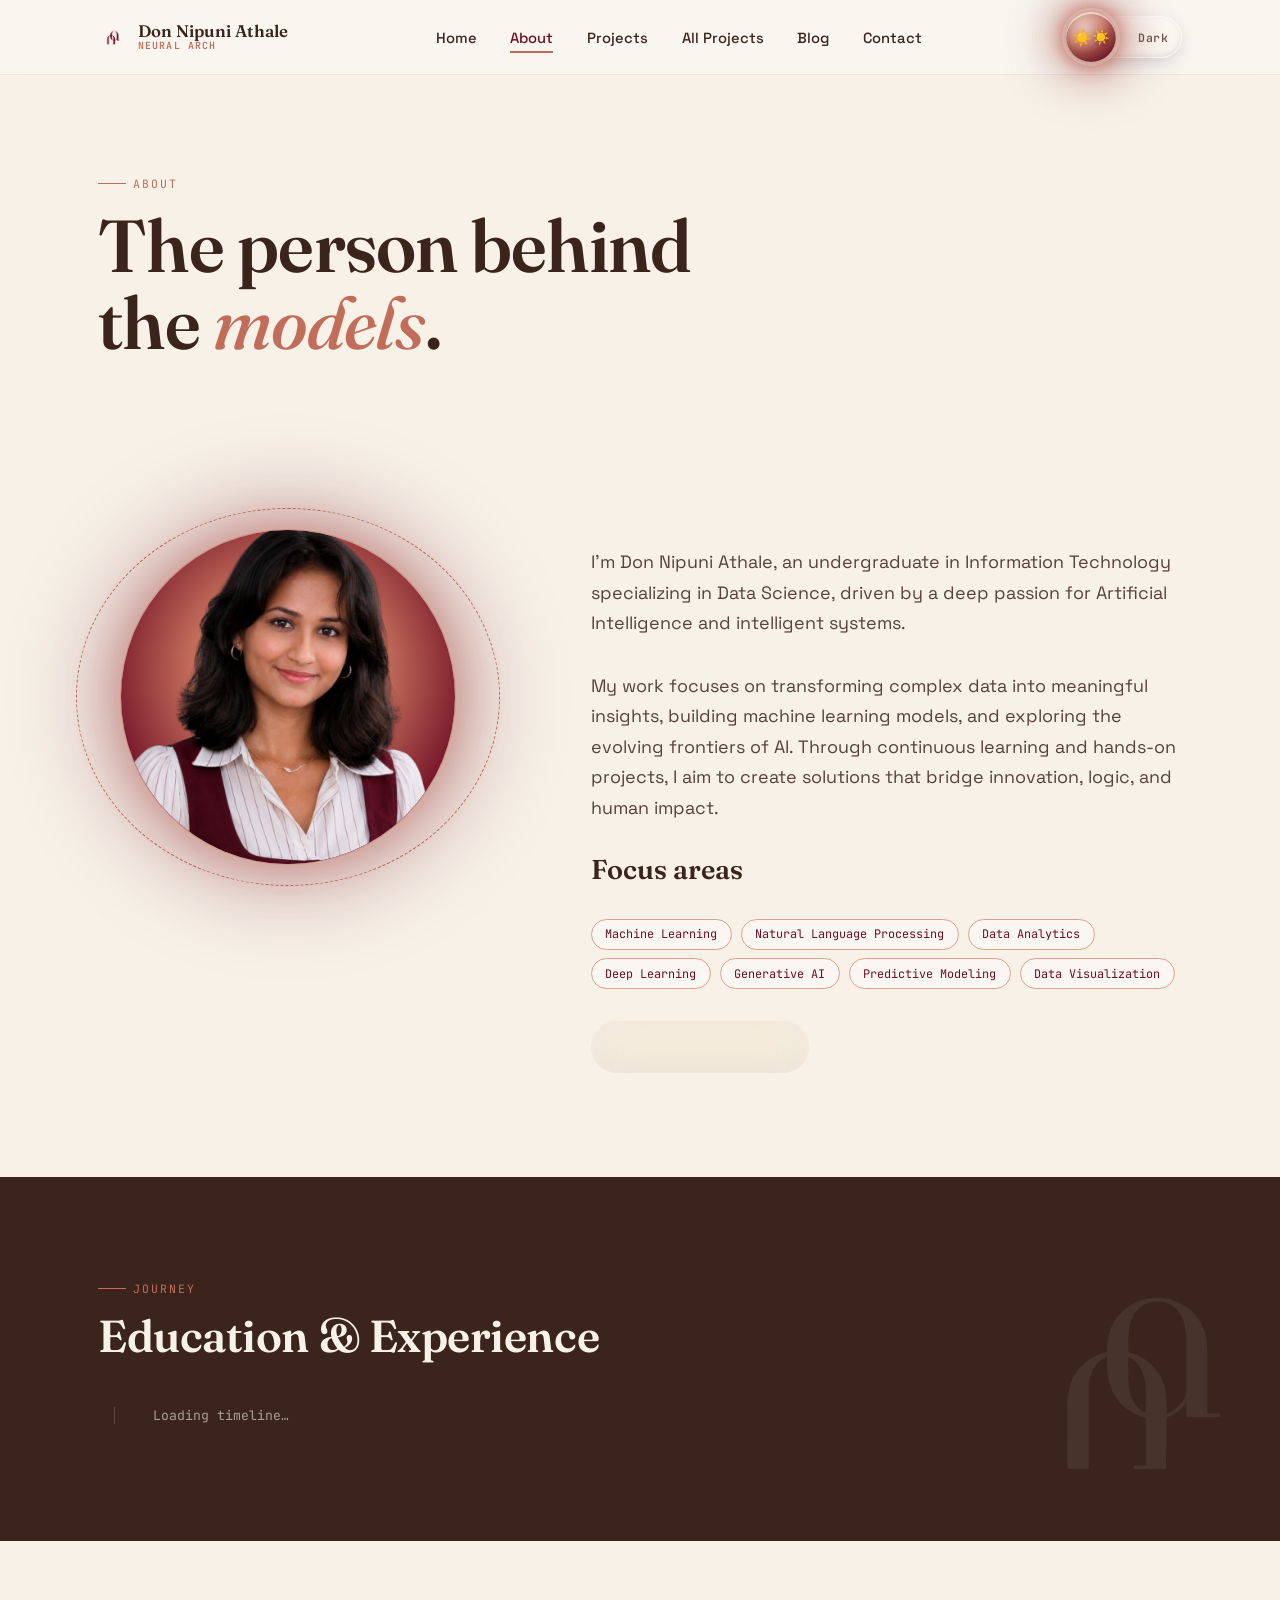
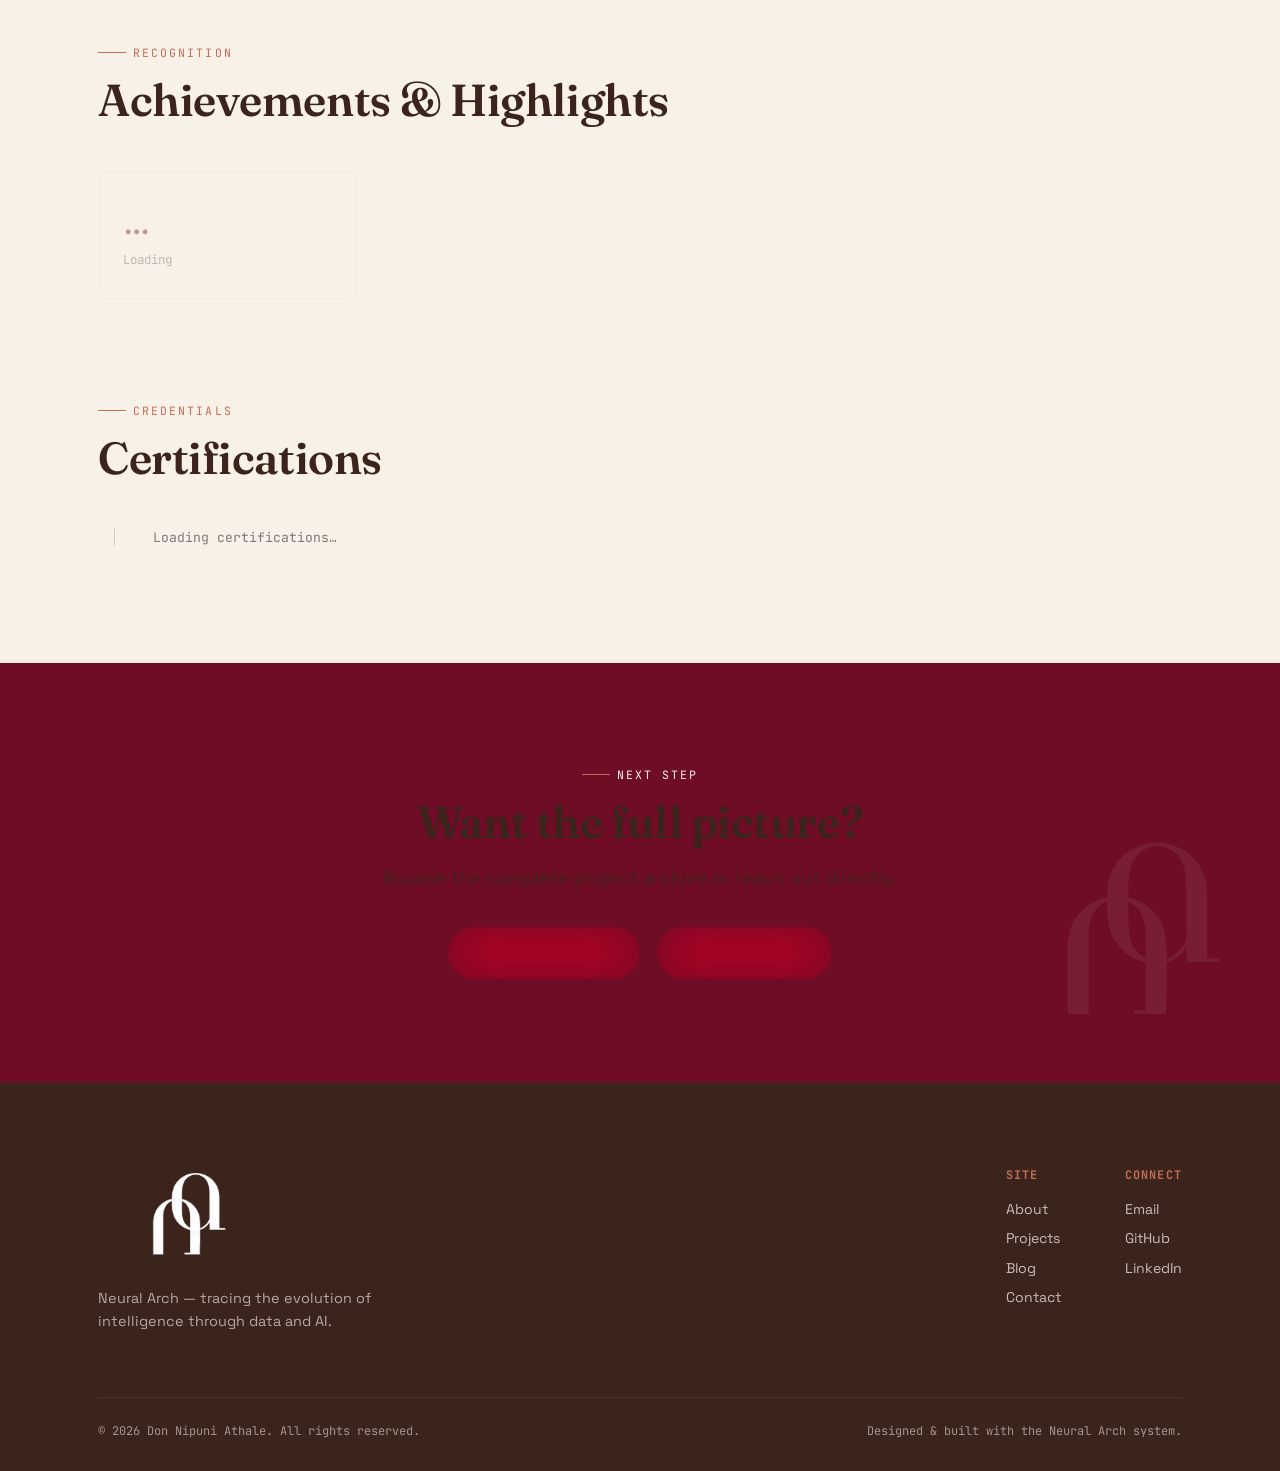
==== commit e043c5ae: "Add Neural Arch favicon and apple touch icon" ====
--- a/about.html
+++ b/about.html
@@ -5,6 +5,9 @@
 <meta name="viewport" content="width=device-width, initial-scale=1.0">
 <title>About — Don Nipuni Athale</title>
 <link rel="stylesheet" href="css/style.css">
+<link rel="icon" type="image/x-icon" href="favicon.ico">
+<link rel="icon" type="image/png" sizes="32x32" href="favicon.ico">
+<link rel="apple-touch-icon" sizes="180x180" href="assets/images/apple-touch-icon.png">
 </head>
 <body>
 
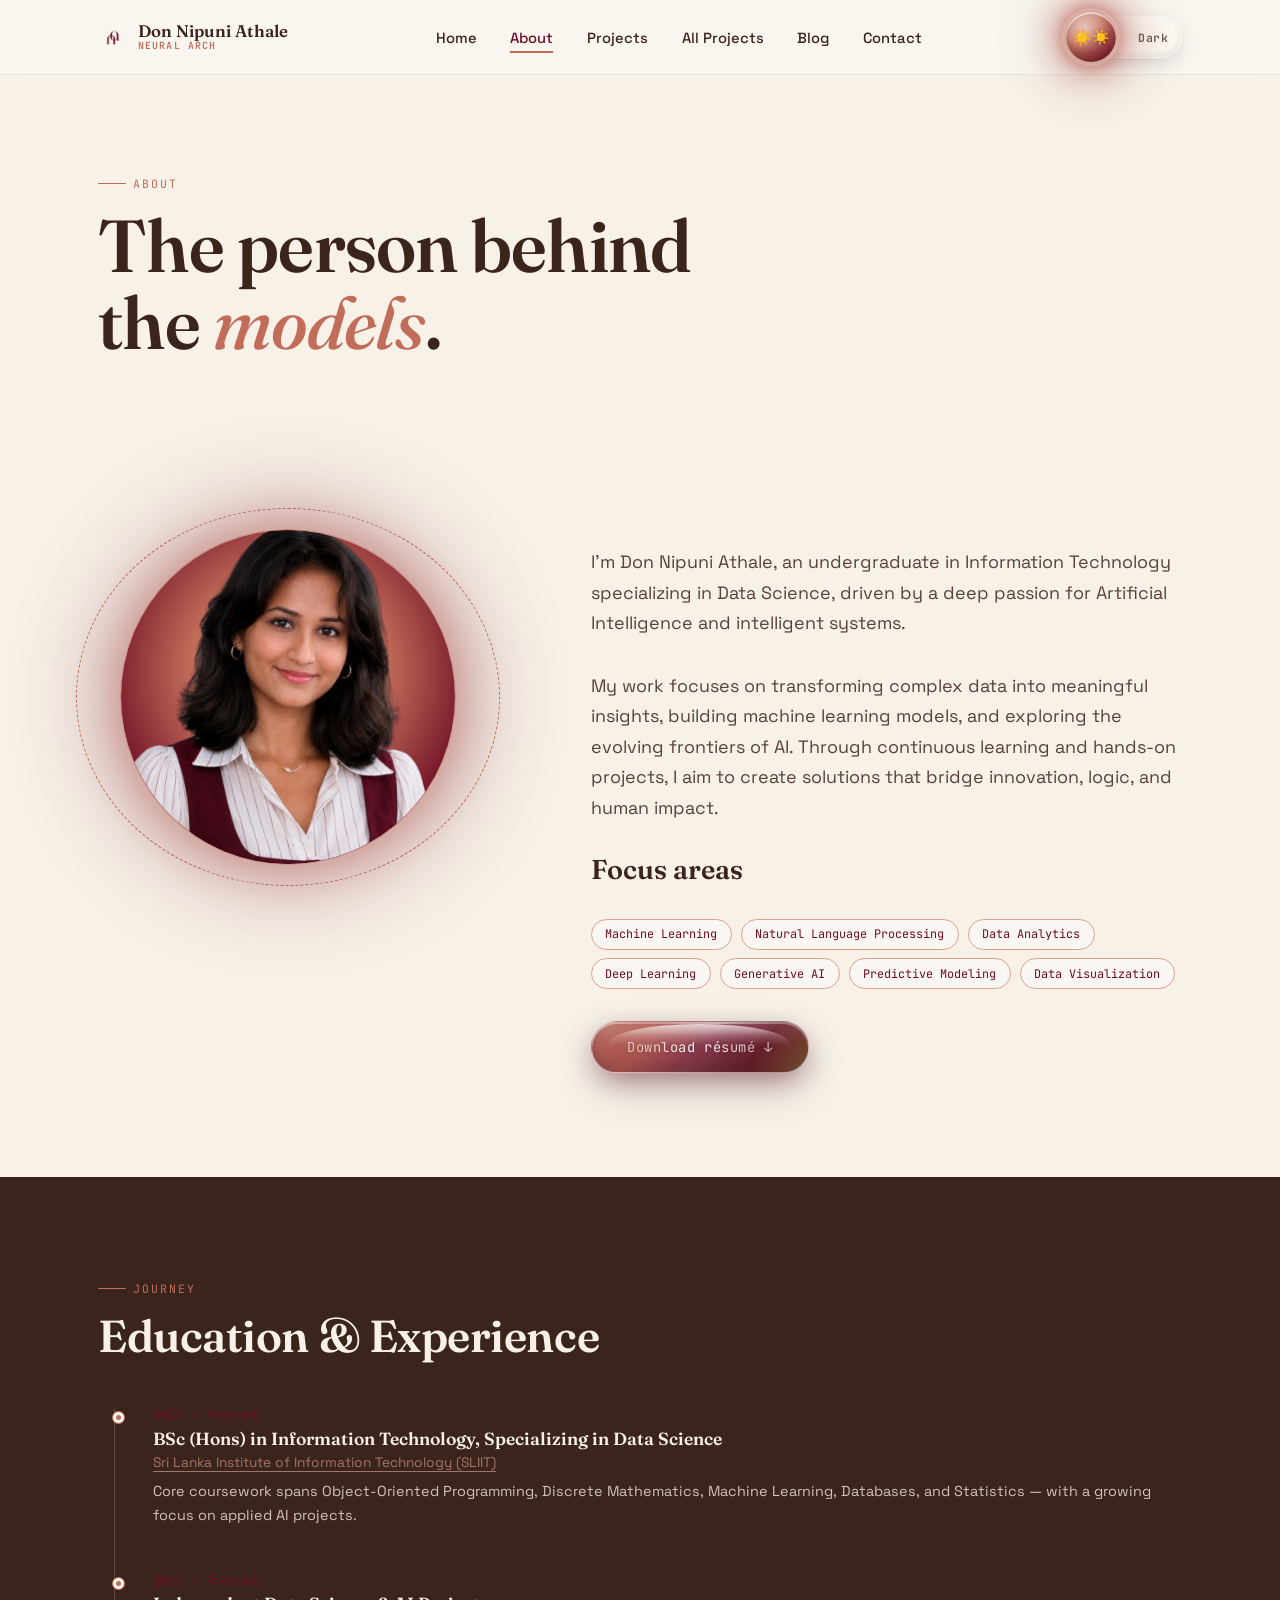
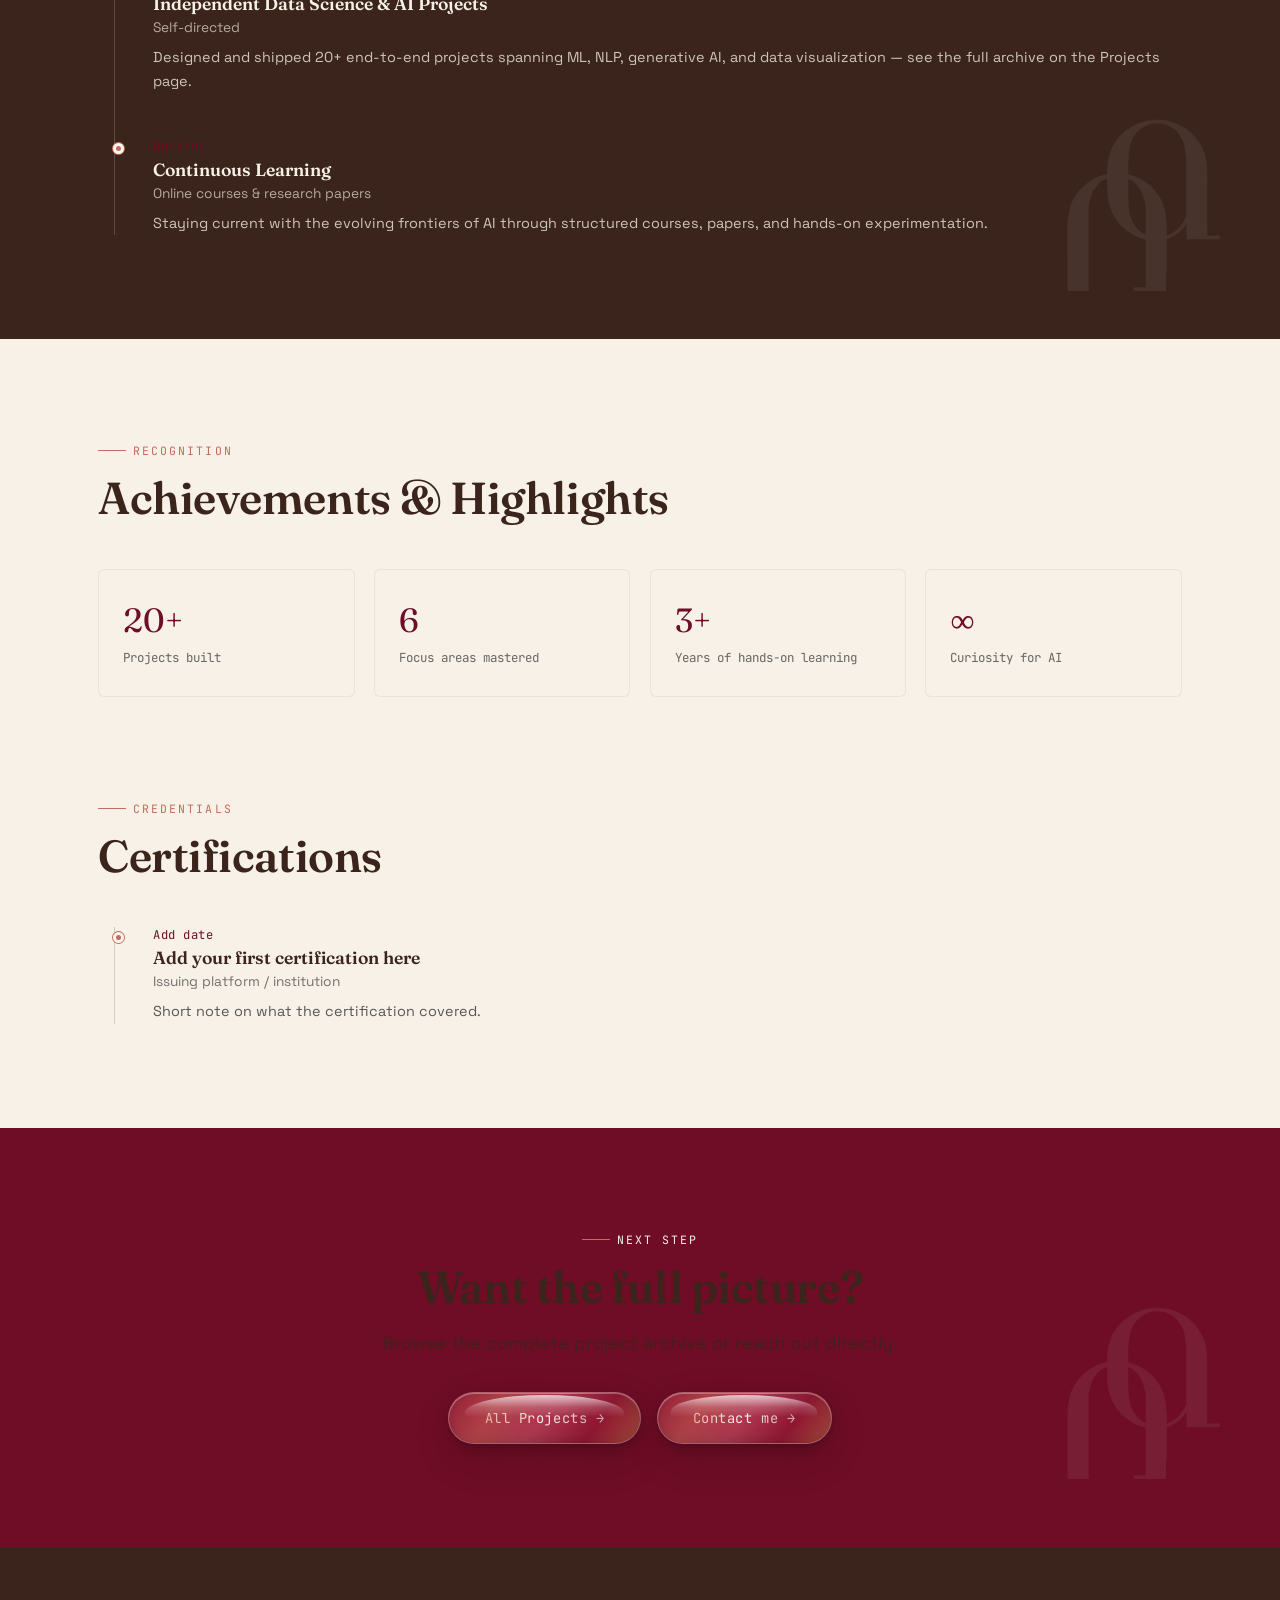
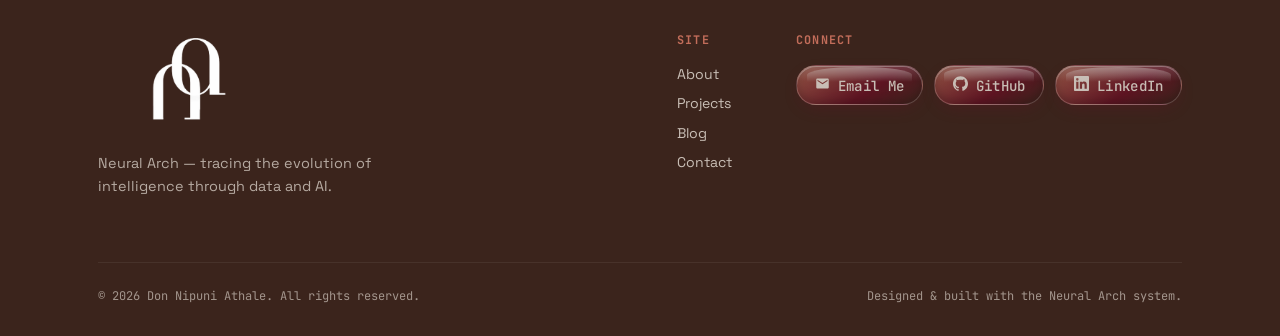
==== commit 3f834866: "Add social icon pill buttons to footer connect section" ====
--- a/about.html
+++ b/about.html
@@ -141,9 +141,20 @@
         </div>
         <div class="footer-col">
           <h5>Connect</h5>
-          <a href="mailto:dnkathale.work@gmail.com">Email</a>
-          <a href="https://github.com/nipuni-2002" target="_blank" rel="noopener">GitHub</a>
-          <a href="https://www.linkedin.com/in/nipuni-a-a5445b3b0/" target="_blank" rel="noopener">LinkedIn</a>
+          <div class="social-links">
+            <a href="mailto:dnkathale.work@gmail.com" class="social-btn">
+              <svg viewBox="0 0 24 24" xmlns="http://www.w3.org/2000/svg"><path d="M20 4H4c-1.1 0-2 .9-2 2v12c0 1.1.9 2 2 2h16c1.1 0 2-.9 2-2V6c0-1.1-.9-2-2-2zm0 4-8 5-8-5V6l8 5 8-5v2z"/></svg>
+              Email Me
+            </a>
+            <a href="https://github.com/nipuni-2002" target="_blank" rel="noopener" class="social-btn">
+              <svg viewBox="0 0 24 24" xmlns="http://www.w3.org/2000/svg"><path d="M12 .297c-6.63 0-12 5.373-12 12 0 5.303 3.438 9.8 8.205 11.385.6.113.82-.258.82-.577 0-.285-.01-1.04-.015-2.04-3.338.724-4.042-1.61-4.042-1.61C4.422 18.07 3.633 17.7 3.633 17.7c-1.087-.744.084-.729.084-.729 1.205.084 1.838 1.236 1.838 1.236 1.07 1.835 2.809 1.305 3.495.998.108-.776.417-1.305.76-1.605-2.665-.3-5.466-1.332-5.466-5.93 0-1.31.465-2.38 1.235-3.22-.135-.303-.54-1.523.105-3.176 0 0 1.005-.322 3.3 1.23.96-.267 1.98-.399 3-.405 1.02.006 2.04.138 3 .405 2.28-1.552 3.285-1.23 3.285-1.23.645 1.653.24 2.873.12 3.176.765.84 1.23 1.91 1.23 3.22 0 4.61-2.805 5.625-5.475 5.92.42.36.81 1.096.81 2.22 0 1.606-.015 2.896-.015 3.286 0 .315.21.69.825.57C20.565 22.092 24 17.592 24 12.297c0-6.627-5.373-12-12-12"/></svg>
+              GitHub
+            </a>
+            <a href="https://www.linkedin.com/in/nipuni-a-a5445b3b0/" target="_blank" rel="noopener" class="social-btn">
+              <svg viewBox="0 0 24 24" xmlns="http://www.w3.org/2000/svg"><path d="M20.447 20.452h-3.554v-5.569c0-1.328-.027-3.037-1.852-3.037-1.853 0-2.136 1.445-2.136 2.939v5.667H9.351V9h3.414v1.561h.046c.477-.9 1.637-1.85 3.37-1.85 3.601 0 4.267 2.37 4.267 5.455v6.286zM5.337 7.433a2.062 2.062 0 0 1-2.063-2.065 2.064 2.064 0 1 1 2.063 2.065zm1.782 13.019H3.555V9h3.564v11.452zM22.225 0H1.771C.792 0 0 .774 0 1.729v20.542C0 23.227.792 24 1.771 24h20.451C23.2 24 24 23.227 24 22.271V1.729C24 .774 23.2 0 22.222 0h.003z"/></svg>
+              LinkedIn
+            </a>
+          </div>
         </div>
       </div>
     </div>
--- a/css/style.css
+++ b/css/style.css
@@ -783,3 +783,41 @@
   .skills-grid{grid-template-columns:repeat(2,1fr);}
   .highlights{grid-template-columns:repeat(2,1fr);}
 }
+
+/* ============================================================
+   SOCIAL ICON BUTTONS (footer connect section)
+   ============================================================ */
+.social-links{display:flex;flex-wrap:wrap;gap:.7rem;margin-top:.5rem;}
+.social-btn{
+  display:inline-flex;align-items:center;gap:.55rem;
+  font-family:var(--font-mono);font-size:.78rem;font-weight:500;letter-spacing:.02em;
+  padding:.6rem 1.1rem;border-radius:99px;
+  color:var(--cream);
+  background:
+    linear-gradient(180deg,rgba(255,255,255,.22) 0%,rgba(255,255,255,0) 40%),
+    linear-gradient(145deg,rgba(194,109,90,.85) 0%,rgba(110,13,37,.92) 60%,rgba(59,36,28,.95) 100%);
+  border:1px solid rgba(255,255,255,.22);
+  box-shadow:
+    inset 0 1px 0 rgba(255,255,255,.4),
+    inset 0 -3px 8px rgba(0,0,0,.22),
+    0 6px 18px -6px rgba(110,13,37,.5);
+  transition:transform .3s var(--ease-arch),box-shadow .3s var(--ease-arch);
+  white-space:nowrap;
+  overflow:hidden;position:relative;
+}
+.social-btn::before{
+  content:'';position:absolute;top:1px;left:8%;right:8%;height:40%;
+  border-radius:99px 99px 50% 50%/100% 100% 0 0;
+  background:linear-gradient(180deg,rgba(255,255,255,.45),transparent);
+  pointer-events:none;
+}
+.social-btn svg{width:15px;height:15px;flex:none;fill:currentColor;}
+.social-btn:hover{
+  transform:translateY(-3px) scale(1.03);
+  box-shadow:
+    inset 0 1px 0 rgba(255,255,255,.5),
+    inset 0 -3px 8px rgba(0,0,0,.22),
+    0 12px 26px -6px rgba(110,13,37,.6),
+    0 0 22px -4px rgba(194,109,90,.65);
+}
+@media (max-width:520px){.social-links{gap:.5rem;}.social-btn{font-size:.72rem;padding:.5rem .9rem;}}
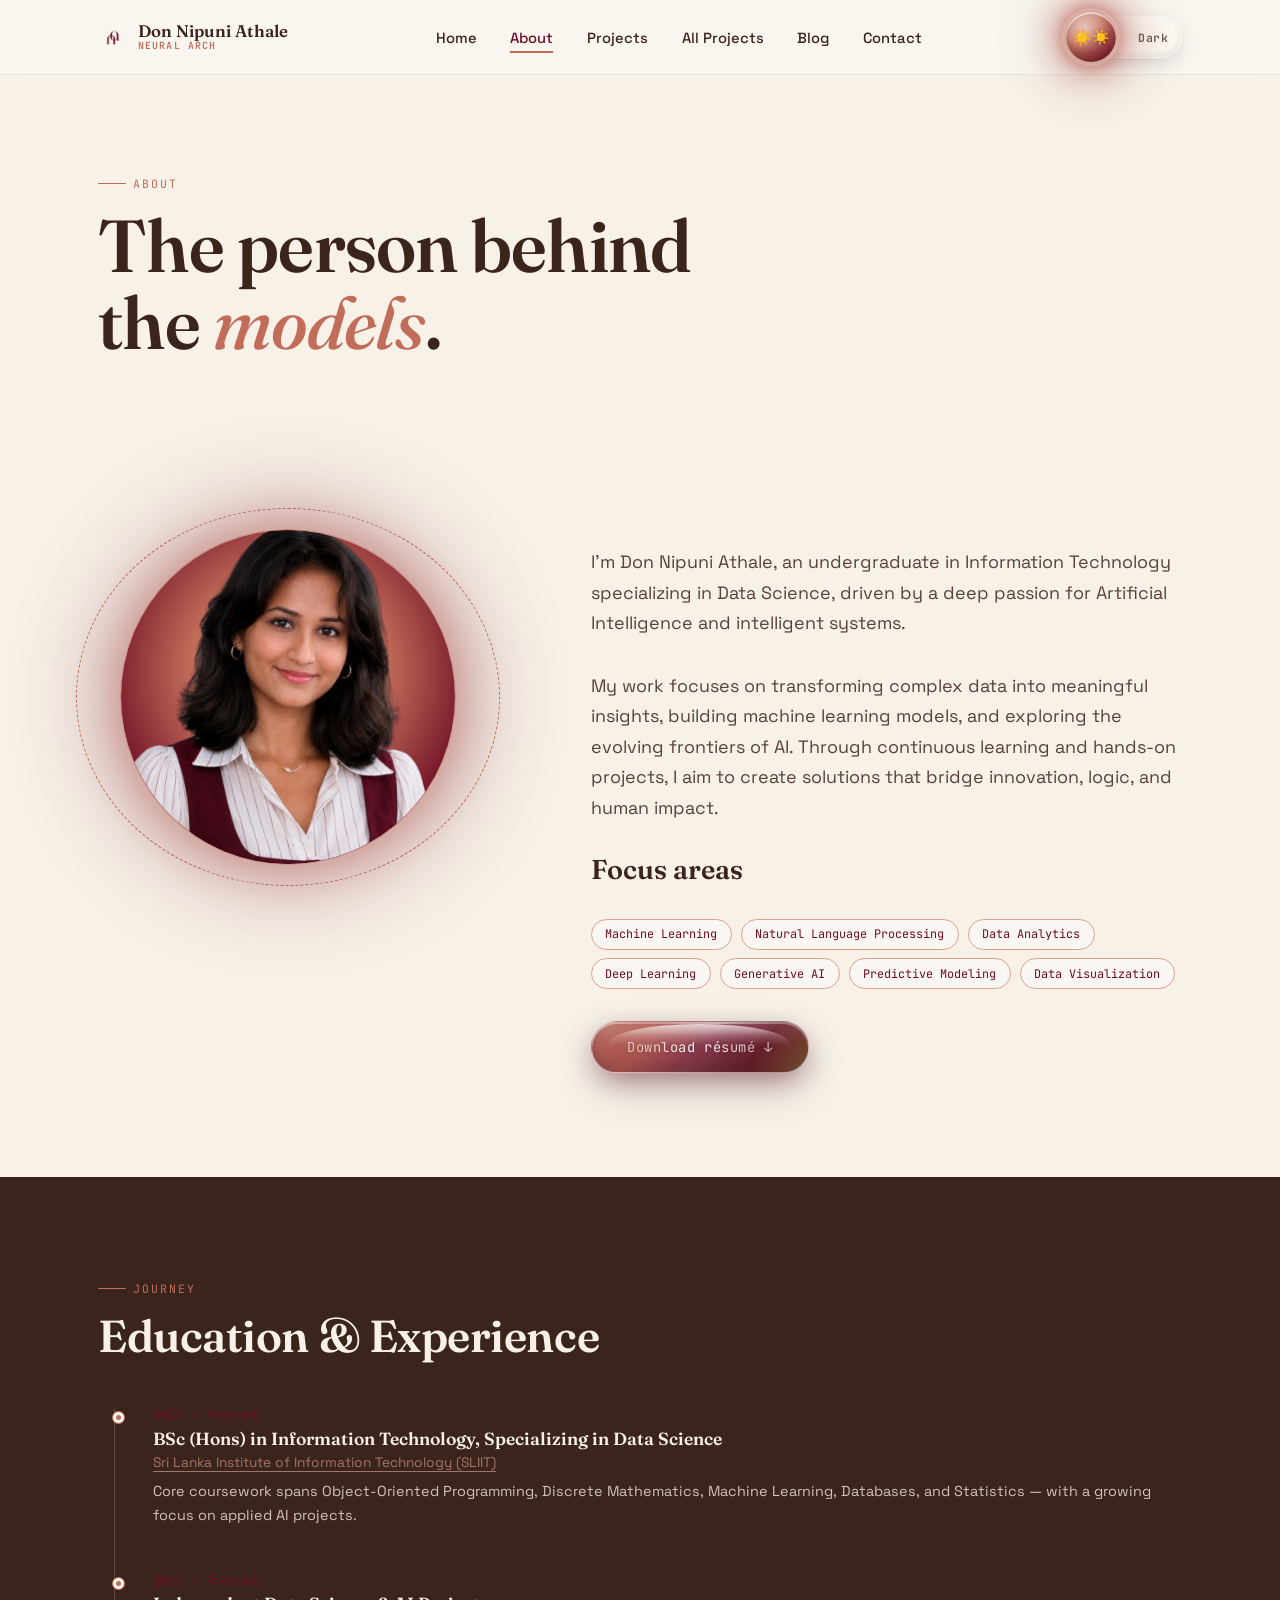
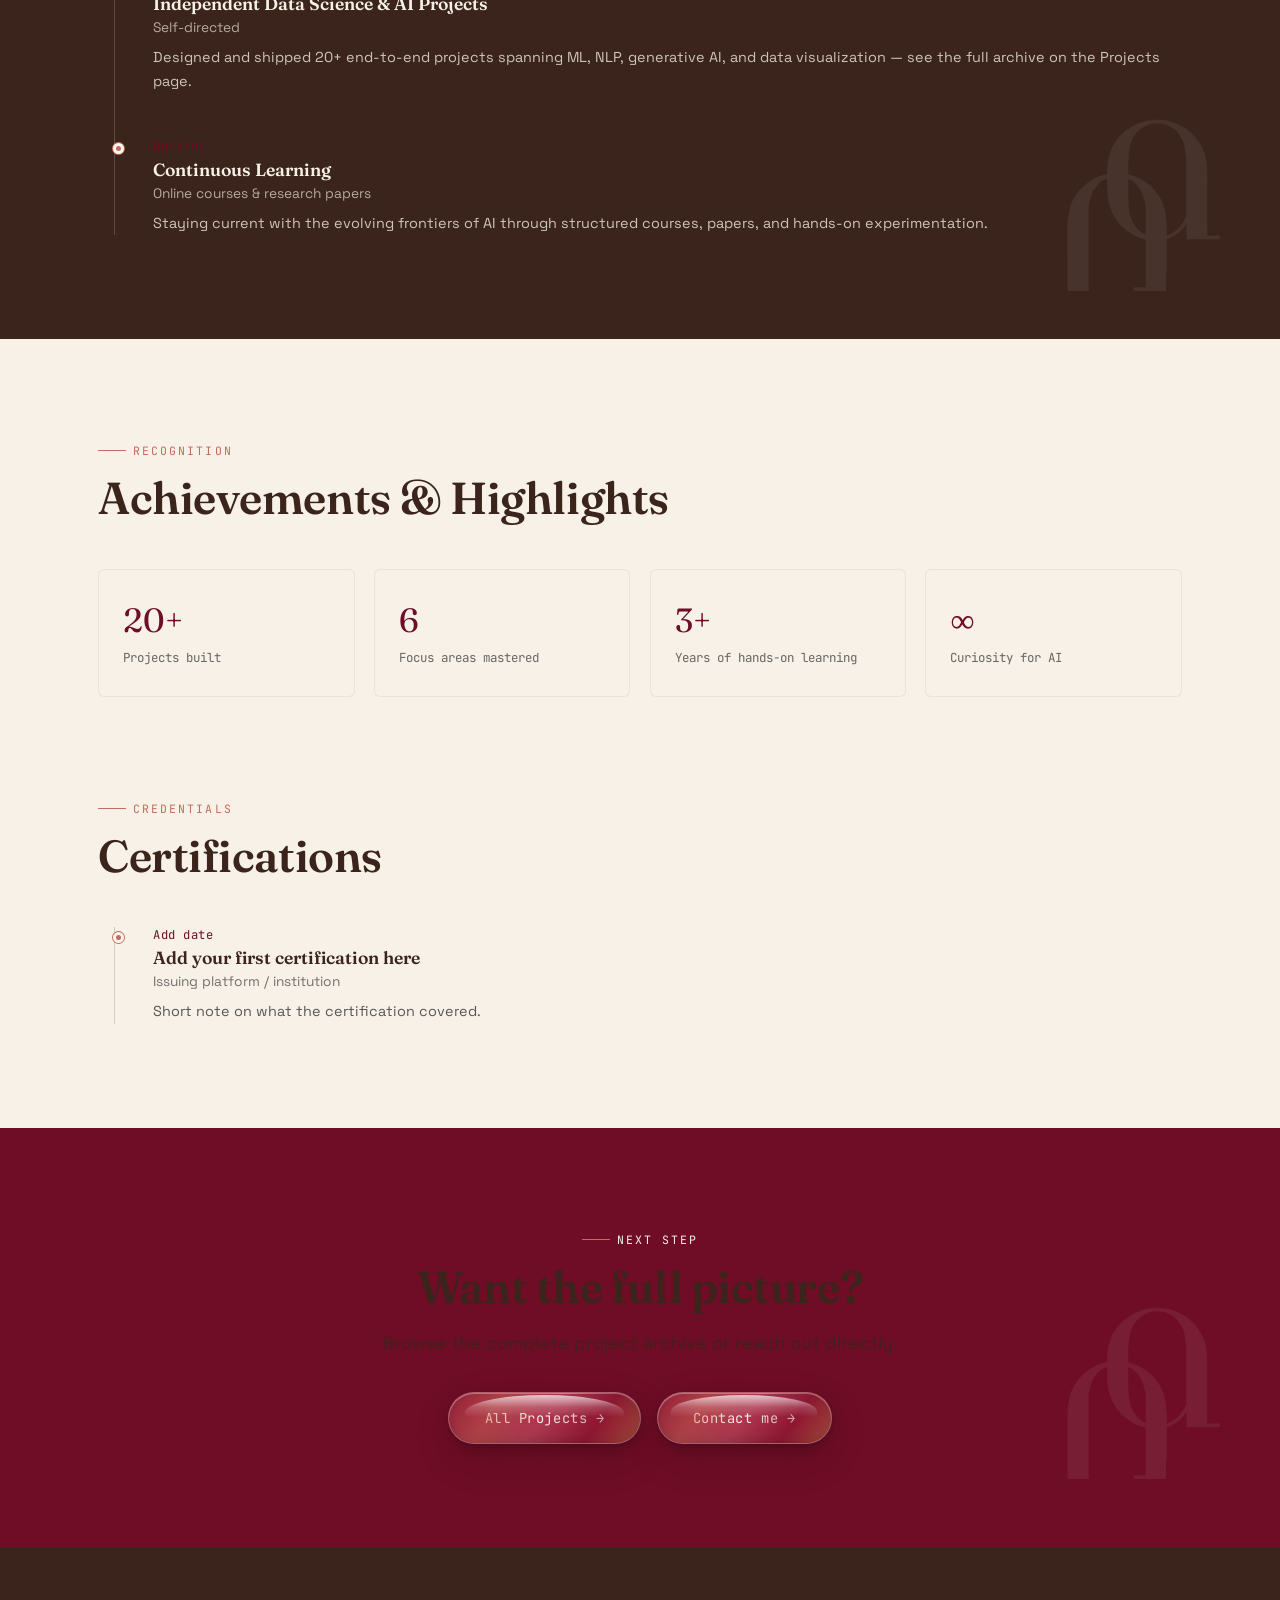
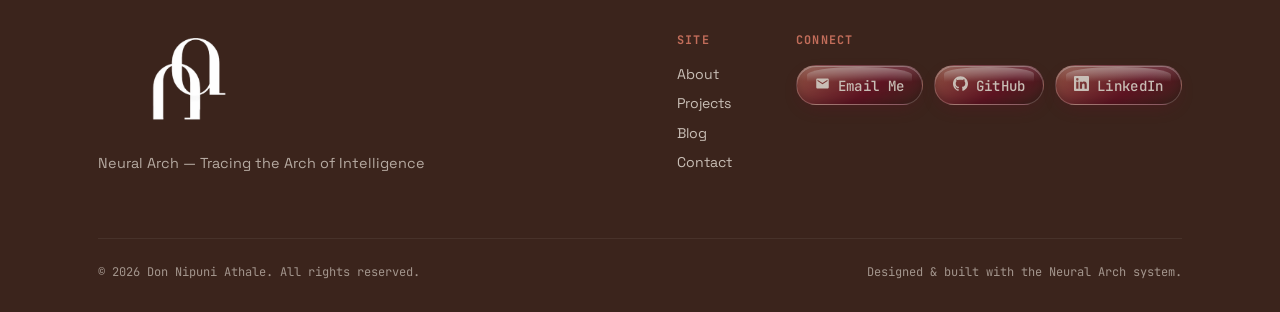
==== commit 15ff02dc: "Making fotter changes and fix page detection for Netlify URL routing" ====
--- a/about.html
+++ b/about.html
@@ -1,171 +1,190 @@
 <!DOCTYPE html>
 <html lang="en">
+
 <head>
-<meta charset="UTF-8">
-<meta name="viewport" content="width=device-width, initial-scale=1.0">
-<title>About — Don Nipuni Athale</title>
-<link rel="stylesheet" href="css/style.css">
-<link rel="icon" type="image/x-icon" href="favicon.ico">
-<link rel="icon" type="image/png" sizes="32x32" href="favicon.ico">
-<link rel="apple-touch-icon" sizes="180x180" href="assets/images/apple-touch-icon.png">
+  <meta charset="UTF-8">
+  <meta name="viewport" content="width=device-width, initial-scale=1.0">
+  <title>About — Don Nipuni Athale</title>
+  <link rel="stylesheet" href="css/style.css">
+  <link rel="icon" type="image/x-icon" href="favicon.ico">
+  <link rel="icon" type="image/png" sizes="32x32" href="favicon.ico">
+  <link rel="apple-touch-icon" sizes="180x180" href="assets/images/apple-touch-icon.png">
 </head>
+
 <body>
 
-<nav class="site-nav">
-  <div class="wrap">
-    <a href="index.html" class="brand">
-      <span class="mark"><img src="assets/images/neural-arch-logo-navbar.png" alt="Neural Arch logo" style="width:100%;height:100%;object-fit:contain;"></span>
-      <span class="name">Don Nipuni Athale<small>Neural Arch</small></span>
-    </a>
-    <ul class="nav-links">
-      <li><a href="index.html">Home</a></li>
-      <li><a href="about.html" class="active">About</a></li>
-      <li><a href="projects.html">Projects</a></li>
-      <li><a href="all-projects.html">All Projects</a></li>
-      <li><a href="blog.html">Blog</a></li>
-      <li><a href="contact.html">Contact</a></li>
-    </ul>
-    <button class="theme-toggle" id="themeToggle" aria-label="Toggle dark mode"><span class="knob"></span><span class="toggle-label">Light</span></button>
-    <button class="nav-toggle" aria-label="Toggle menu"><span></span><span></span><span></span></button>
-  </div>
-</nav>
+  <nav class="site-nav">
+    <div class="wrap">
+      <a href="index.html" class="brand">
+        <span class="mark"><img src="assets/images/neural-arch-logo-navbar.png" alt="Neural Arch logo"
+            style="width:100%;height:100%;object-fit:contain;"></span>
+        <span class="name">Don Nipuni Athale<small>Neural Arch</small></span>
+      </a>
+      <ul class="nav-links">
+        <li><a href="index.html">Home</a></li>
+        <li><a href="about.html" class="active">About</a></li>
+        <li><a href="projects.html">Projects</a></li>
+        <li><a href="all-projects.html">All Projects</a></li>
+        <li><a href="blog.html">Blog</a></li>
+        <li><a href="contact.html">Contact</a></li>
+      </ul>
+      <button class="theme-toggle" id="themeToggle" aria-label="Toggle dark mode"><span class="knob"></span><span
+          class="toggle-label">Light</span></button>
+      <button class="nav-toggle" aria-label="Toggle menu"><span></span><span></span><span></span></button>
+    </div>
+  </nav>
 
-<header class="page-header">
-  <div class="neural-field" data-neural-arch data-nodes="16" data-arch-height="0.2" style="opacity:.5;"></div>
-  <div class="wrap reveal in">
-    <span class="eyebrow">About</span>
-    <h1 class="h1-display">The person behind<br>the <em>models</em>.</h1>
-  </div>
-</header>
+  <header class="page-header">
+    <div class="neural-field" data-neural-arch data-nodes="16" data-arch-height="0.2" style="opacity:.5;"></div>
+    <div class="wrap reveal in">
+      <span class="eyebrow">About</span>
+      <h1 class="h1-display">The person behind<br>the <em>models</em>.</h1>
+    </div>
+  </header>
 
-<!-- BIO -->
-<section class="section-cream">
-  <div class="wrap" style="display:grid;grid-template-columns:.85fr 1.15fr;gap:3.5rem;align-items:start;">
-    <div class="reveal" style="position:sticky;top:6rem;">
-      <div class="hero-portrait" style="max-width:380px;">
-        <div class="ring"></div>
-        <div class="frame"><img src="assets/images/profile-hero.png" alt="Don Nipuni Athale"></div>
+  <!-- BIO -->
+  <section class="section-cream">
+    <div class="wrap" style="display:grid;grid-template-columns:.85fr 1.15fr;gap:3.5rem;align-items:start;">
+      <div class="reveal" style="position:sticky;top:6rem;">
+        <div class="hero-portrait" style="max-width:380px;">
+          <div class="ring"></div>
+          <div class="frame"><img src="assets/images/profile-hero.png" alt="Don Nipuni Athale"></div>
+        </div>
+      </div>
+      <div class="reveal">
+        <p class="lede">I'm Don Nipuni Athale, an undergraduate in Information Technology specializing in Data Science,
+          driven by a deep passion for Artificial Intelligence and intelligent systems.</p>
+        <p class="lede mt-2">My work focuses on transforming complex data into meaningful insights, building machine
+          learning models, and exploring the evolving frontiers of AI. Through continuous learning and hands-on
+          projects, I aim to create solutions that bridge innovation, logic, and human impact.</p>
+
+        <h3 class="h3-display mt-2" style="margin-bottom:1rem;">Focus areas</h3>
+        <div class="focus-pills">
+          <span class="pill">Machine Learning</span>
+          <span class="pill">Natural Language Processing</span>
+          <span class="pill">Data Analytics</span>
+          <span class="pill">Deep Learning</span>
+          <span class="pill">Generative AI</span>
+          <span class="pill">Predictive Modeling</span>
+          <span class="pill">Data Visualization</span>
+        </div>
+
+        <a href="assets/resume/Don_Nipuni_Athale_Resume.pdf" class="btn btn-primary mt-2" download>Download résumé ↓</a>
       </div>
     </div>
-    <div class="reveal">
-      <p class="lede">I'm Don Nipuni Athale, an undergraduate in Information Technology specializing in Data Science, driven by a deep passion for Artificial Intelligence and intelligent systems.</p>
-      <p class="lede mt-2">My work focuses on transforming complex data into meaningful insights, building machine learning models, and exploring the evolving frontiers of AI. Through continuous learning and hands-on projects, I aim to create solutions that bridge innovation, logic, and human impact.</p>
+  </section>
 
-      <h3 class="h3-display mt-2" style="margin-bottom:1rem;">Focus areas</h3>
-      <div class="focus-pills">
-        <span class="pill">Machine Learning</span>
-        <span class="pill">Natural Language Processing</span>
-        <span class="pill">Data Analytics</span>
-        <span class="pill">Deep Learning</span>
-        <span class="pill">Generative AI</span>
-        <span class="pill">Predictive Modeling</span>
-        <span class="pill">Data Visualization</span>
+  <!-- EDUCATION + EXPERIENCE -->
+  <section class="section-dark">
+    <div class="wrap">
+      <div class="section-head reveal">
+        <div>
+          <span class="eyebrow">Journey</span>
+          <h2 class="h2-display">Education &amp; Experience</h2>
+        </div>
       </div>
-
-      <a href="assets/resume/Don_Nipuni_Athale_Resume.pdf" class="btn btn-primary mt-2" download>Download résumé ↓</a>
-    </div>
-  </div>
-</section>
-
-<!-- EDUCATION + EXPERIENCE -->
-<section class="section-dark">
-  <div class="wrap">
-    <div class="section-head reveal">
-      <div>
-        <span class="eyebrow">Journey</span>
-        <h2 class="h2-display">Education &amp; Experience</h2>
+      <div class="timeline reveal" style="border-color:rgba(247,241,232,.18);" id="timeline">
+        <p style="color:var(--cream);opacity:.6;font-family:var(--font-mono);font-size:.82rem;">Loading timeline…</p>
       </div>
     </div>
-    <div class="timeline reveal" style="border-color:rgba(247,241,232,.18);" id="timeline">
-      <p style="color:var(--cream);opacity:.6;font-family:var(--font-mono);font-size:.82rem;">Loading timeline…</p>
-    </div>
-  </div>
-</section>
+  </section>
 
-<!-- ACHIEVEMENTS -->
-<section class="section-cream">
-  <div class="wrap">
-    <div class="section-head reveal">
-      <div>
-        <span class="eyebrow">Recognition</span>
-        <h2 class="h2-display">Achievements &amp; Highlights</h2>
+  <!-- ACHIEVEMENTS -->
+  <section class="section-cream">
+    <div class="wrap">
+      <div class="section-head reveal">
+        <div>
+          <span class="eyebrow">Recognition</span>
+          <h2 class="h2-display">Achievements &amp; Highlights</h2>
+        </div>
+      </div>
+      <div class="highlights reveal-stagger" id="highlights-grid">
+        <div class="highlight-card" style="opacity:.4;"><span class="num">…</span><span class="lbl">Loading</span></div>
       </div>
     </div>
-    <div class="highlights reveal-stagger" id="highlights-grid">
-      <div class="highlight-card" style="opacity:.4;"><span class="num">…</span><span class="lbl">Loading</span></div>
-    </div>
-  </div>
-</section>
+  </section>
 
-<!-- CERTIFICATIONS -->
-<section class="section-cream" style="padding-top:0;">
-  <div class="wrap">
-    <div class="section-head reveal">
-      <div>
-        <span class="eyebrow">Credentials</span>
-        <h2 class="h2-display">Certifications</h2>
+  <!-- CERTIFICATIONS -->
+  <section class="section-cream" style="padding-top:0;">
+    <div class="wrap">
+      <div class="section-head reveal">
+        <div>
+          <span class="eyebrow">Credentials</span>
+          <h2 class="h2-display">Certifications</h2>
+        </div>
+      </div>
+      <div class="timeline reveal" id="certifications">
+        <p style="opacity:.6;font-family:var(--font-mono);font-size:.82rem;">Loading certifications…</p>
       </div>
     </div>
-    <div class="timeline reveal" id="certifications">
-      <p style="opacity:.6;font-family:var(--font-mono);font-size:.82rem;">Loading certifications…</p>
+  </section>
+
+  <section class="section-maroon text-center">
+    <div class="wrap">
+      <span class="eyebrow" style="justify-content:center;color:var(--cream);">Next step</span>
+      <h2 class="h2-display">Want the full picture?</h2>
+      <p class="lede" style="margin-inline:auto;">Browse the complete project archive or reach out directly.</p>
+      <div class="hero-actions" style="justify-content:center;">
+        <a href="all-projects.html" class="btn btn-outline">All Projects →</a>
+        <a href="contact.html" class="btn btn-outline">Contact me →</a>
+      </div>
     </div>
-  </div>
-</section>
+  </section>
 
-<section class="section-maroon text-center">
-  <div class="wrap">
-    <span class="eyebrow" style="justify-content:center;color:var(--cream);">Next step</span>
-    <h2 class="h2-display">Want the full picture?</h2>
-    <p class="lede" style="margin-inline:auto;">Browse the complete project archive or reach out directly.</p>
-    <div class="hero-actions" style="justify-content:center;">
-      <a href="all-projects.html" class="btn btn-outline">All Projects →</a>
-      <a href="contact.html" class="btn btn-outline">Contact me →</a>
-    </div>
-  </div>
-</section>
-
-<footer class="site-footer">
-  <div class="wrap">
-    <div class="footer-top">
-      <div class="footer-brand">
-        <img src="assets/images/neural-arch-watermark.png" alt="Neural Arch logo" style="width:180px;margin-bottom:.6rem;">
-        <p>Neural Arch — tracing the evolution of intelligence through data and AI.</p>
-      </div>
-      <div class="footer-cols">
-        <div class="footer-col">
-          <h5>Site</h5>
-          <a href="about.html">About</a>
-          <a href="projects.html">Projects</a>
-          <a href="blog.html">Blog</a>
-          <a href="contact.html">Contact</a>
+  <footer class="site-footer">
+    <div class="wrap">
+      <div class="footer-top">
+        <div class="footer-brand">
+          <img src="assets/images/neural-arch-watermark.png" alt="Neural Arch logo"
+            style="width:180px;margin-bottom:.6rem;">
+          <p>Neural Arch — Tracing the Arch of Intelligence</p>
         </div>
-        <div class="footer-col">
-          <h5>Connect</h5>
-          <div class="social-links">
-            <a href="mailto:dnkathale.work@gmail.com" class="social-btn">
-              <svg viewBox="0 0 24 24" xmlns="http://www.w3.org/2000/svg"><path d="M20 4H4c-1.1 0-2 .9-2 2v12c0 1.1.9 2 2 2h16c1.1 0 2-.9 2-2V6c0-1.1-.9-2-2-2zm0 4-8 5-8-5V6l8 5 8-5v2z"/></svg>
-              Email Me
-            </a>
-            <a href="https://github.com/nipuni-2002" target="_blank" rel="noopener" class="social-btn">
-              <svg viewBox="0 0 24 24" xmlns="http://www.w3.org/2000/svg"><path d="M12 .297c-6.63 0-12 5.373-12 12 0 5.303 3.438 9.8 8.205 11.385.6.113.82-.258.82-.577 0-.285-.01-1.04-.015-2.04-3.338.724-4.042-1.61-4.042-1.61C4.422 18.07 3.633 17.7 3.633 17.7c-1.087-.744.084-.729.084-.729 1.205.084 1.838 1.236 1.838 1.236 1.07 1.835 2.809 1.305 3.495.998.108-.776.417-1.305.76-1.605-2.665-.3-5.466-1.332-5.466-5.93 0-1.31.465-2.38 1.235-3.22-.135-.303-.54-1.523.105-3.176 0 0 1.005-.322 3.3 1.23.96-.267 1.98-.399 3-.405 1.02.006 2.04.138 3 .405 2.28-1.552 3.285-1.23 3.285-1.23.645 1.653.24 2.873.12 3.176.765.84 1.23 1.91 1.23 3.22 0 4.61-2.805 5.625-5.475 5.92.42.36.81 1.096.81 2.22 0 1.606-.015 2.896-.015 3.286 0 .315.21.69.825.57C20.565 22.092 24 17.592 24 12.297c0-6.627-5.373-12-12-12"/></svg>
-              GitHub
-            </a>
-            <a href="https://www.linkedin.com/in/nipuni-a-a5445b3b0/" target="_blank" rel="noopener" class="social-btn">
-              <svg viewBox="0 0 24 24" xmlns="http://www.w3.org/2000/svg"><path d="M20.447 20.452h-3.554v-5.569c0-1.328-.027-3.037-1.852-3.037-1.853 0-2.136 1.445-2.136 2.939v5.667H9.351V9h3.414v1.561h.046c.477-.9 1.637-1.85 3.37-1.85 3.601 0 4.267 2.37 4.267 5.455v6.286zM5.337 7.433a2.062 2.062 0 0 1-2.063-2.065 2.064 2.064 0 1 1 2.063 2.065zm1.782 13.019H3.555V9h3.564v11.452zM22.225 0H1.771C.792 0 0 .774 0 1.729v20.542C0 23.227.792 24 1.771 24h20.451C23.2 24 24 23.227 24 22.271V1.729C24 .774 23.2 0 22.222 0h.003z"/></svg>
-              LinkedIn
-            </a>
+        <div class="footer-cols">
+          <div class="footer-col">
+            <h5>Site</h5>
+            <a href="about.html">About</a>
+            <a href="projects.html">Projects</a>
+            <a href="blog.html">Blog</a>
+            <a href="contact.html">Contact</a>
+          </div>
+          <div class="footer-col">
+            <h5>Connect</h5>
+            <div class="social-links">
+              <a href="mailto:dnkathale.work@gmail.com" class="social-btn">
+                <svg viewBox="0 0 24 24" xmlns="http://www.w3.org/2000/svg">
+                  <path
+                    d="M20 4H4c-1.1 0-2 .9-2 2v12c0 1.1.9 2 2 2h16c1.1 0 2-.9 2-2V6c0-1.1-.9-2-2-2zm0 4-8 5-8-5V6l8 5 8-5v2z" />
+                </svg>
+                Email Me
+              </a>
+              <a href="https://github.com/nipuni-2002" target="_blank" rel="noopener" class="social-btn">
+                <svg viewBox="0 0 24 24" xmlns="http://www.w3.org/2000/svg">
+                  <path
+                    d="M12 .297c-6.63 0-12 5.373-12 12 0 5.303 3.438 9.8 8.205 11.385.6.113.82-.258.82-.577 0-.285-.01-1.04-.015-2.04-3.338.724-4.042-1.61-4.042-1.61C4.422 18.07 3.633 17.7 3.633 17.7c-1.087-.744.084-.729.084-.729 1.205.084 1.838 1.236 1.838 1.236 1.07 1.835 2.809 1.305 3.495.998.108-.776.417-1.305.76-1.605-2.665-.3-5.466-1.332-5.466-5.93 0-1.31.465-2.38 1.235-3.22-.135-.303-.54-1.523.105-3.176 0 0 1.005-.322 3.3 1.23.96-.267 1.98-.399 3-.405 1.02.006 2.04.138 3 .405 2.28-1.552 3.285-1.23 3.285-1.23.645 1.653.24 2.873.12 3.176.765.84 1.23 1.91 1.23 3.22 0 4.61-2.805 5.625-5.475 5.92.42.36.81 1.096.81 2.22 0 1.606-.015 2.896-.015 3.286 0 .315.21.69.825.57C20.565 22.092 24 17.592 24 12.297c0-6.627-5.373-12-12-12" />
+                </svg>
+                GitHub
+              </a>
+              <a href="https://www.linkedin.com/in/nipuni-a-a5445b3b0/" target="_blank" rel="noopener"
+                class="social-btn">
+                <svg viewBox="0 0 24 24" xmlns="http://www.w3.org/2000/svg">
+                  <path
+                    d="M20.447 20.452h-3.554v-5.569c0-1.328-.027-3.037-1.852-3.037-1.853 0-2.136 1.445-2.136 2.939v5.667H9.351V9h3.414v1.561h.046c.477-.9 1.637-1.85 3.37-1.85 3.601 0 4.267 2.37 4.267 5.455v6.286zM5.337 7.433a2.062 2.062 0 0 1-2.063-2.065 2.064 2.064 0 1 1 2.063 2.065zm1.782 13.019H3.555V9h3.564v11.452zM22.225 0H1.771C.792 0 0 .774 0 1.729v20.542C0 23.227.792 24 1.771 24h20.451C23.2 24 24 23.227 24 22.271V1.729C24 .774 23.2 0 22.222 0h.003z" />
+                </svg>
+                LinkedIn
+              </a>
+            </div>
           </div>
         </div>
       </div>
+      <div class="footer-bottom">
+        <span>© 2026 Don Nipuni Athale. All rights reserved.</span>
+        <span>Designed &amp; built with the Neural Arch system.</span>
+      </div>
     </div>
-    <div class="footer-bottom">
-      <span>© 2026 Don Nipuni Athale. All rights reserved.</span>
-      <span>Designed &amp; built with the Neural Arch system.</span>
-    </div>
-  </div>
-</footer>
+  </footer>
 
-<script src="js/main.js"></script>
-<script src="js/content.js"></script>
+  <script src="js/main.js"></script>
+  <script src="js/content.js"></script>
 </body>
-</html>
+
+</html>
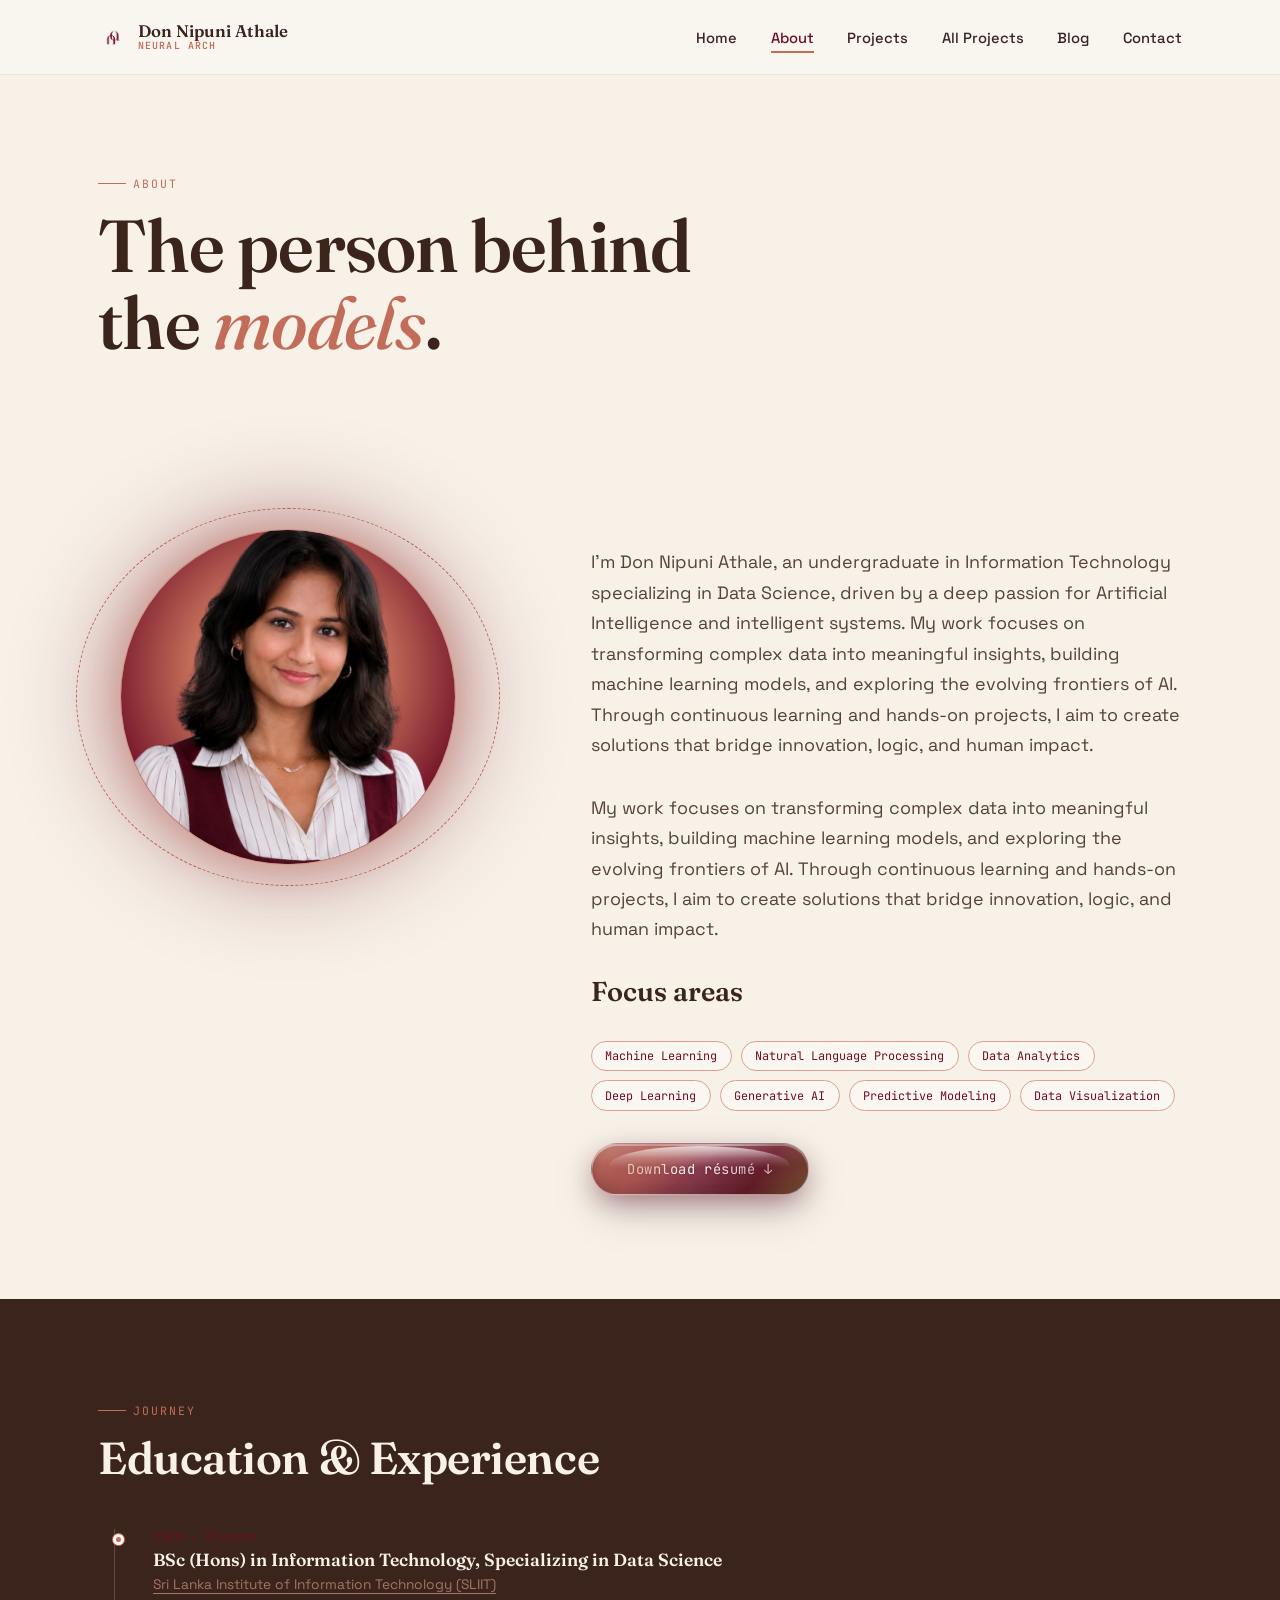
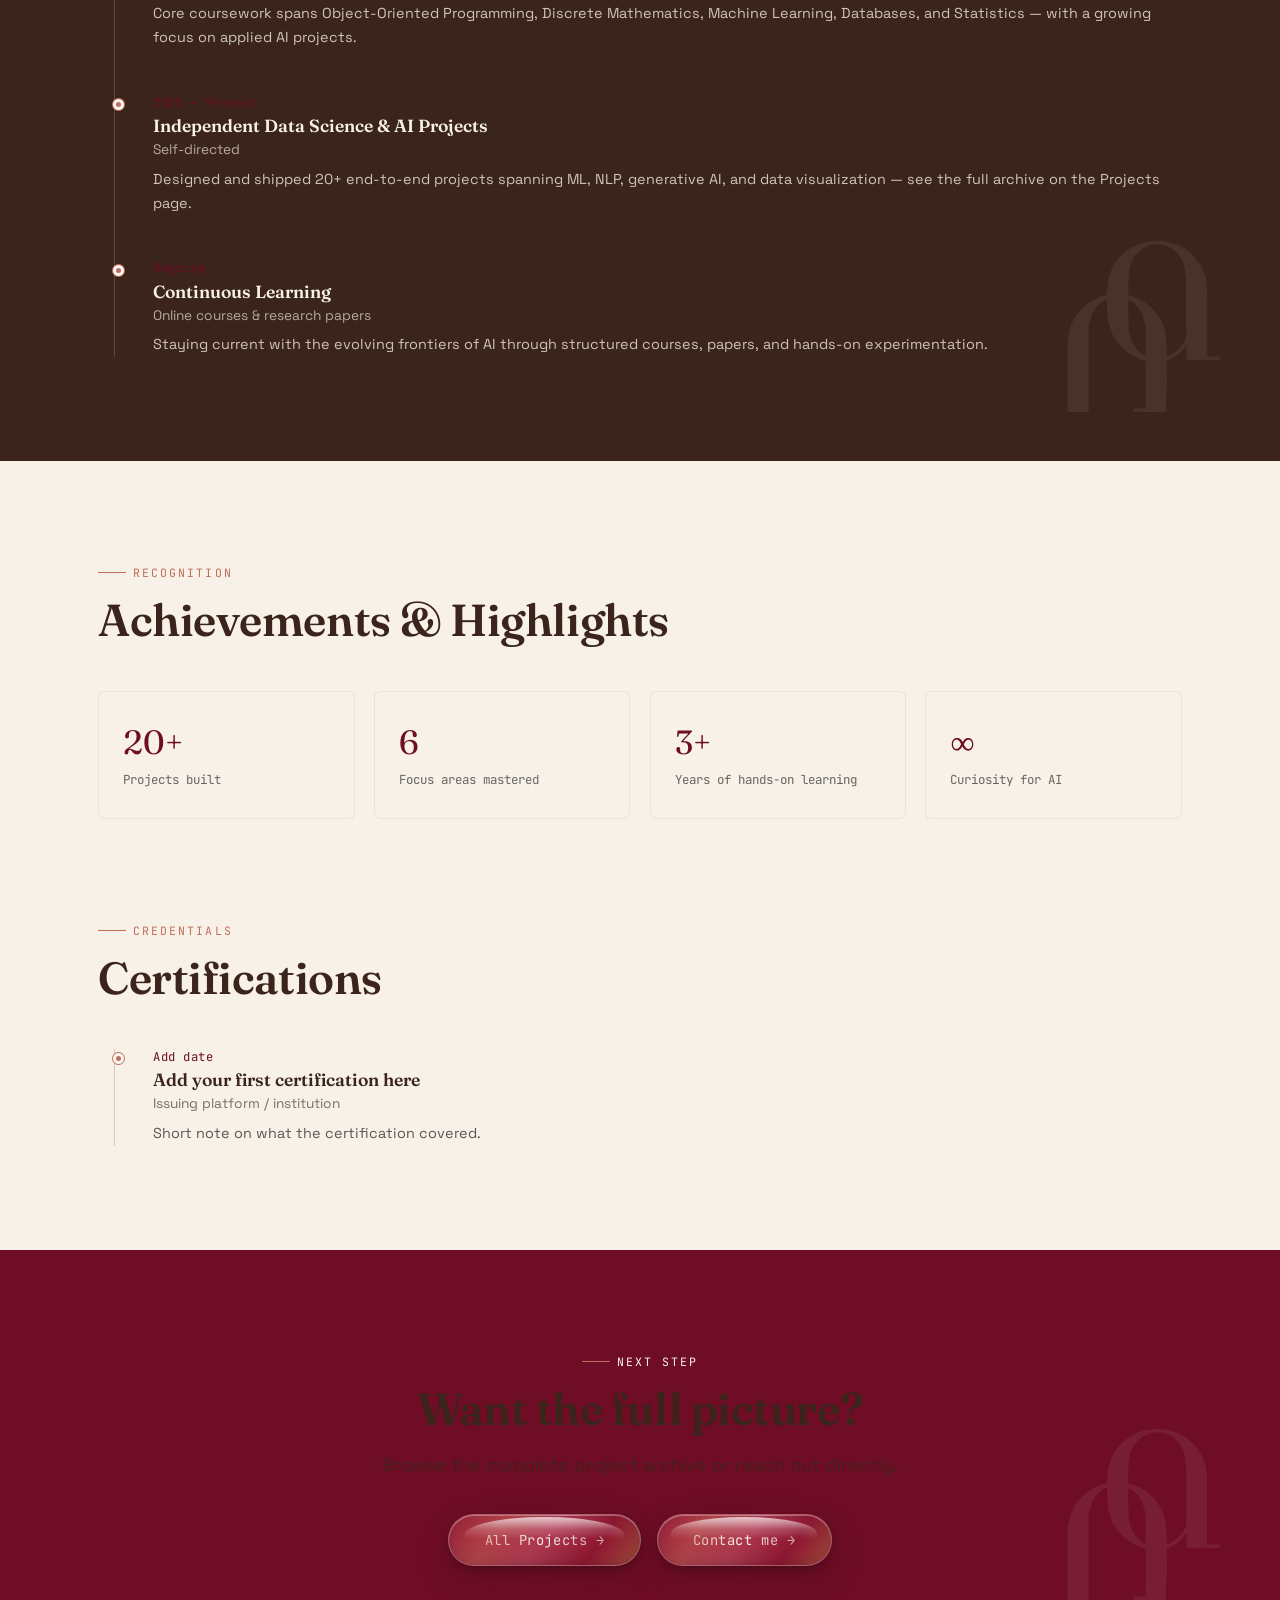
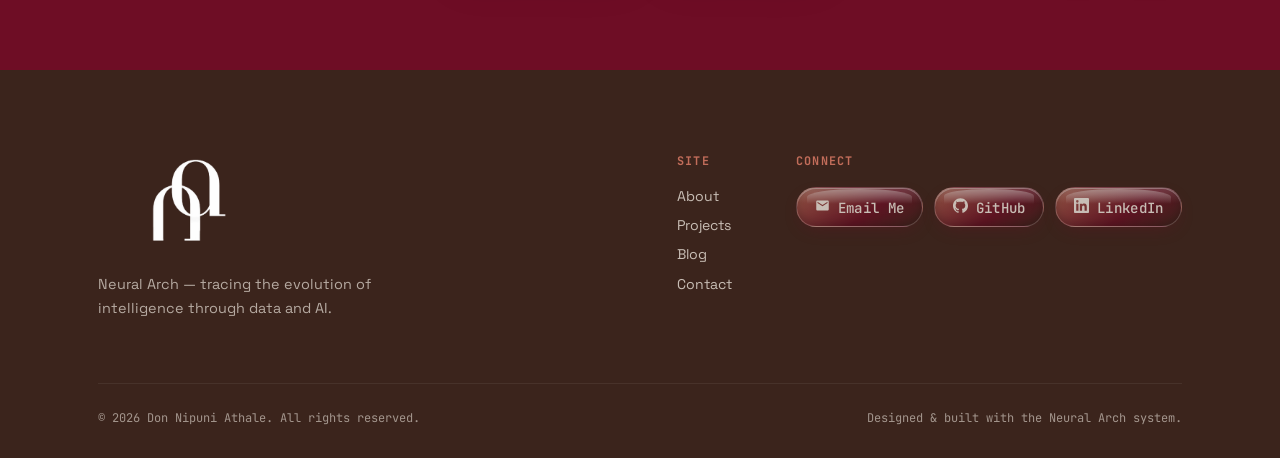
==== commit 03f53389: "Remove dark mode toggle from all pages" ====
--- a/about.html
+++ b/about.html
@@ -1,190 +1,170 @@
 <!DOCTYPE html>
 <html lang="en">
-
 <head>
-  <meta charset="UTF-8">
-  <meta name="viewport" content="width=device-width, initial-scale=1.0">
-  <title>About — Don Nipuni Athale</title>
-  <link rel="stylesheet" href="css/style.css">
-  <link rel="icon" type="image/x-icon" href="favicon.ico">
-  <link rel="icon" type="image/png" sizes="32x32" href="favicon.ico">
-  <link rel="apple-touch-icon" sizes="180x180" href="assets/images/apple-touch-icon.png">
+<meta charset="UTF-8">
+<meta name="viewport" content="width=device-width, initial-scale=1.0">
+<title>About — Don Nipuni Athale</title>
+<link rel="stylesheet" href="css/style.css">
+<link rel="icon" type="image/x-icon" href="favicon.ico">
+<link rel="icon" type="image/png" sizes="32x32" href="favicon.ico">
+<link rel="apple-touch-icon" sizes="180x180" href="assets/images/apple-touch-icon.png">
 </head>
-
 <body>
 
-  <nav class="site-nav">
-    <div class="wrap">
-      <a href="index.html" class="brand">
-        <span class="mark"><img src="assets/images/neural-arch-logo-navbar.png" alt="Neural Arch logo"
-            style="width:100%;height:100%;object-fit:contain;"></span>
-        <span class="name">Don Nipuni Athale<small>Neural Arch</small></span>
-      </a>
-      <ul class="nav-links">
-        <li><a href="index.html">Home</a></li>
-        <li><a href="about.html" class="active">About</a></li>
-        <li><a href="projects.html">Projects</a></li>
-        <li><a href="all-projects.html">All Projects</a></li>
-        <li><a href="blog.html">Blog</a></li>
-        <li><a href="contact.html">Contact</a></li>
-      </ul>
-      <button class="theme-toggle" id="themeToggle" aria-label="Toggle dark mode"><span class="knob"></span><span
-          class="toggle-label">Light</span></button>
-      <button class="nav-toggle" aria-label="Toggle menu"><span></span><span></span><span></span></button>
-    </div>
-  </nav>
+<nav class="site-nav">
+  <div class="wrap">
+    <a href="index.html" class="brand">
+      <span class="mark"><img src="assets/images/neural-arch-logo-navbar.png" alt="Neural Arch logo" style="width:100%;height:100%;object-fit:contain;"></span>
+      <span class="name">Don Nipuni Athale<small>Neural Arch</small></span>
+    </a>
+    <ul class="nav-links">
+      <li><a href="index.html">Home</a></li>
+      <li><a href="about.html" class="active">About</a></li>
+      <li><a href="projects.html">Projects</a></li>
+      <li><a href="all-projects.html">All Projects</a></li>
+      <li><a href="blog.html">Blog</a></li>
+      <li><a href="contact.html">Contact</a></li>
+    </ul>
+    <button class="nav-toggle" aria-label="Toggle menu"><span></span><span></span><span></span></button>
+  </div>
+</nav>
 
-  <header class="page-header">
-    <div class="neural-field" data-neural-arch data-nodes="16" data-arch-height="0.2" style="opacity:.5;"></div>
-    <div class="wrap reveal in">
-      <span class="eyebrow">About</span>
-      <h1 class="h1-display">The person behind<br>the <em>models</em>.</h1>
-    </div>
-  </header>
+<header class="page-header">
+  <div class="neural-field" data-neural-arch data-nodes="16" data-arch-height="0.2" style="opacity:.5;"></div>
+  <div class="wrap reveal in">
+    <span class="eyebrow">About</span>
+    <h1 class="h1-display">The person behind<br>the <em>models</em>.</h1>
+  </div>
+</header>
 
-  <!-- BIO -->
-  <section class="section-cream">
-    <div class="wrap" style="display:grid;grid-template-columns:.85fr 1.15fr;gap:3.5rem;align-items:start;">
-      <div class="reveal" style="position:sticky;top:6rem;">
-        <div class="hero-portrait" style="max-width:380px;">
-          <div class="ring"></div>
-          <div class="frame"><img src="assets/images/profile-hero.png" alt="Don Nipuni Athale"></div>
-        </div>
-      </div>
-      <div class="reveal">
-        <p class="lede">I'm Don Nipuni Athale, an undergraduate in Information Technology specializing in Data Science,
-          driven by a deep passion for Artificial Intelligence and intelligent systems.</p>
-        <p class="lede mt-2">My work focuses on transforming complex data into meaningful insights, building machine
-          learning models, and exploring the evolving frontiers of AI. Through continuous learning and hands-on
-          projects, I aim to create solutions that bridge innovation, logic, and human impact.</p>
-
-        <h3 class="h3-display mt-2" style="margin-bottom:1rem;">Focus areas</h3>
-        <div class="focus-pills">
-          <span class="pill">Machine Learning</span>
-          <span class="pill">Natural Language Processing</span>
-          <span class="pill">Data Analytics</span>
-          <span class="pill">Deep Learning</span>
-          <span class="pill">Generative AI</span>
-          <span class="pill">Predictive Modeling</span>
-          <span class="pill">Data Visualization</span>
-        </div>
-
-        <a href="assets/resume/Don_Nipuni_Athale_Resume.pdf" class="btn btn-primary mt-2" download>Download résumé ↓</a>
+<!-- BIO -->
+<section class="section-cream">
+  <div class="wrap" style="display:grid;grid-template-columns:.85fr 1.15fr;gap:3.5rem;align-items:start;">
+    <div class="reveal" style="position:sticky;top:6rem;">
+      <div class="hero-portrait" style="max-width:380px;">
+        <div class="ring"></div>
+        <div class="frame"><img src="assets/images/profile-hero.png" alt="Don Nipuni Athale"></div>
       </div>
     </div>
-  </section>
+    <div class="reveal">
+      <p class="lede" id="about-bio">I'm Don Nipuni Athale, an undergraduate in Information Technology specializing in Data Science, driven by a deep passion for Artificial Intelligence and intelligent systems.</p>
+      <p class="lede mt-2">My work focuses on transforming complex data into meaningful insights, building machine learning models, and exploring the evolving frontiers of AI. Through continuous learning and hands-on projects, I aim to create solutions that bridge innovation, logic, and human impact.</p>
 
-  <!-- EDUCATION + EXPERIENCE -->
-  <section class="section-dark">
-    <div class="wrap">
-      <div class="section-head reveal">
-        <div>
-          <span class="eyebrow">Journey</span>
-          <h2 class="h2-display">Education &amp; Experience</h2>
-        </div>
+      <h3 class="h3-display mt-2" style="margin-bottom:1rem;">Focus areas</h3>
+      <div class="focus-pills">
+        <span class="pill">Machine Learning</span>
+        <span class="pill">Natural Language Processing</span>
+        <span class="pill">Data Analytics</span>
+        <span class="pill">Deep Learning</span>
+        <span class="pill">Generative AI</span>
+        <span class="pill">Predictive Modeling</span>
+        <span class="pill">Data Visualization</span>
       </div>
-      <div class="timeline reveal" style="border-color:rgba(247,241,232,.18);" id="timeline">
-        <p style="color:var(--cream);opacity:.6;font-family:var(--font-mono);font-size:.82rem;">Loading timeline…</p>
+
+      <a href="assets/resume/Don_Nipuni_Athale_Resume.pdf" class="btn btn-primary mt-2" download>Download résumé ↓</a>
+    </div>
+  </div>
+</section>
+
+<!-- EDUCATION + EXPERIENCE -->
+<section class="section-dark">
+  <div class="wrap">
+    <div class="section-head reveal">
+      <div>
+        <span class="eyebrow">Journey</span>
+        <h2 class="h2-display">Education &amp; Experience</h2>
       </div>
     </div>
-  </section>
+    <div class="timeline reveal" style="border-color:rgba(247,241,232,.18);" id="timeline">
+      <p style="color:var(--cream);opacity:.6;font-family:var(--font-mono);font-size:.82rem;">Loading timeline…</p>
+    </div>
+  </div>
+</section>
 
-  <!-- ACHIEVEMENTS -->
-  <section class="section-cream">
-    <div class="wrap">
-      <div class="section-head reveal">
-        <div>
-          <span class="eyebrow">Recognition</span>
-          <h2 class="h2-display">Achievements &amp; Highlights</h2>
-        </div>
-      </div>
-      <div class="highlights reveal-stagger" id="highlights-grid">
-        <div class="highlight-card" style="opacity:.4;"><span class="num">…</span><span class="lbl">Loading</span></div>
+<!-- ACHIEVEMENTS -->
+<section class="section-cream">
+  <div class="wrap">
+    <div class="section-head reveal">
+      <div>
+        <span class="eyebrow">Recognition</span>
+        <h2 class="h2-display">Achievements &amp; Highlights</h2>
       </div>
     </div>
-  </section>
+    <div class="highlights reveal-stagger" id="highlights-grid">
+      <div class="highlight-card" style="opacity:.4;"><span class="num">…</span><span class="lbl">Loading</span></div>
+    </div>
+  </div>
+</section>
 
-  <!-- CERTIFICATIONS -->
-  <section class="section-cream" style="padding-top:0;">
-    <div class="wrap">
-      <div class="section-head reveal">
-        <div>
-          <span class="eyebrow">Credentials</span>
-          <h2 class="h2-display">Certifications</h2>
-        </div>
-      </div>
-      <div class="timeline reveal" id="certifications">
-        <p style="opacity:.6;font-family:var(--font-mono);font-size:.82rem;">Loading certifications…</p>
+<!-- CERTIFICATIONS -->
+<section class="section-cream" style="padding-top:0;">
+  <div class="wrap">
+    <div class="section-head reveal">
+      <div>
+        <span class="eyebrow">Credentials</span>
+        <h2 class="h2-display">Certifications</h2>
       </div>
     </div>
-  </section>
+    <div class="timeline reveal" id="certifications">
+      <p style="opacity:.6;font-family:var(--font-mono);font-size:.82rem;">Loading certifications…</p>
+    </div>
+  </div>
+</section>
 
-  <section class="section-maroon text-center">
-    <div class="wrap">
-      <span class="eyebrow" style="justify-content:center;color:var(--cream);">Next step</span>
-      <h2 class="h2-display">Want the full picture?</h2>
-      <p class="lede" style="margin-inline:auto;">Browse the complete project archive or reach out directly.</p>
-      <div class="hero-actions" style="justify-content:center;">
-        <a href="all-projects.html" class="btn btn-outline">All Projects →</a>
-        <a href="contact.html" class="btn btn-outline">Contact me →</a>
+<section class="section-maroon text-center">
+  <div class="wrap">
+    <span class="eyebrow" style="justify-content:center;color:var(--cream);">Next step</span>
+    <h2 class="h2-display">Want the full picture?</h2>
+    <p class="lede" style="margin-inline:auto;">Browse the complete project archive or reach out directly.</p>
+    <div class="hero-actions" style="justify-content:center;">
+      <a href="all-projects.html" class="btn btn-outline">All Projects →</a>
+      <a href="contact.html" class="btn btn-outline">Contact me →</a>
+    </div>
+  </div>
+</section>
+
+<footer class="site-footer">
+  <div class="wrap">
+    <div class="footer-top">
+      <div class="footer-brand">
+        <img src="assets/images/neural-arch-watermark.png" alt="Neural Arch logo" style="width:180px;margin-bottom:.6rem;">
+        <p>Neural Arch — tracing the evolution of intelligence through data and AI.</p>
       </div>
-    </div>
-  </section>
-
-  <footer class="site-footer">
-    <div class="wrap">
-      <div class="footer-top">
-        <div class="footer-brand">
-          <img src="assets/images/neural-arch-watermark.png" alt="Neural Arch logo"
-            style="width:180px;margin-bottom:.6rem;">
-          <p>Neural Arch — Tracing the Arch of Intelligence</p>
+      <div class="footer-cols">
+        <div class="footer-col">
+          <h5>Site</h5>
+          <a href="about.html">About</a>
+          <a href="projects.html">Projects</a>
+          <a href="blog.html">Blog</a>
+          <a href="contact.html">Contact</a>
         </div>
-        <div class="footer-cols">
-          <div class="footer-col">
-            <h5>Site</h5>
-            <a href="about.html">About</a>
-            <a href="projects.html">Projects</a>
-            <a href="blog.html">Blog</a>
-            <a href="contact.html">Contact</a>
-          </div>
-          <div class="footer-col">
-            <h5>Connect</h5>
-            <div class="social-links">
-              <a href="mailto:dnkathale.work@gmail.com" class="social-btn">
-                <svg viewBox="0 0 24 24" xmlns="http://www.w3.org/2000/svg">
-                  <path
-                    d="M20 4H4c-1.1 0-2 .9-2 2v12c0 1.1.9 2 2 2h16c1.1 0 2-.9 2-2V6c0-1.1-.9-2-2-2zm0 4-8 5-8-5V6l8 5 8-5v2z" />
-                </svg>
-                Email Me
-              </a>
-              <a href="https://github.com/nipuni-2002" target="_blank" rel="noopener" class="social-btn">
-                <svg viewBox="0 0 24 24" xmlns="http://www.w3.org/2000/svg">
-                  <path
-                    d="M12 .297c-6.63 0-12 5.373-12 12 0 5.303 3.438 9.8 8.205 11.385.6.113.82-.258.82-.577 0-.285-.01-1.04-.015-2.04-3.338.724-4.042-1.61-4.042-1.61C4.422 18.07 3.633 17.7 3.633 17.7c-1.087-.744.084-.729.084-.729 1.205.084 1.838 1.236 1.838 1.236 1.07 1.835 2.809 1.305 3.495.998.108-.776.417-1.305.76-1.605-2.665-.3-5.466-1.332-5.466-5.93 0-1.31.465-2.38 1.235-3.22-.135-.303-.54-1.523.105-3.176 0 0 1.005-.322 3.3 1.23.96-.267 1.98-.399 3-.405 1.02.006 2.04.138 3 .405 2.28-1.552 3.285-1.23 3.285-1.23.645 1.653.24 2.873.12 3.176.765.84 1.23 1.91 1.23 3.22 0 4.61-2.805 5.625-5.475 5.92.42.36.81 1.096.81 2.22 0 1.606-.015 2.896-.015 3.286 0 .315.21.69.825.57C20.565 22.092 24 17.592 24 12.297c0-6.627-5.373-12-12-12" />
-                </svg>
-                GitHub
-              </a>
-              <a href="https://www.linkedin.com/in/nipuni-a-a5445b3b0/" target="_blank" rel="noopener"
-                class="social-btn">
-                <svg viewBox="0 0 24 24" xmlns="http://www.w3.org/2000/svg">
-                  <path
-                    d="M20.447 20.452h-3.554v-5.569c0-1.328-.027-3.037-1.852-3.037-1.853 0-2.136 1.445-2.136 2.939v5.667H9.351V9h3.414v1.561h.046c.477-.9 1.637-1.85 3.37-1.85 3.601 0 4.267 2.37 4.267 5.455v6.286zM5.337 7.433a2.062 2.062 0 0 1-2.063-2.065 2.064 2.064 0 1 1 2.063 2.065zm1.782 13.019H3.555V9h3.564v11.452zM22.225 0H1.771C.792 0 0 .774 0 1.729v20.542C0 23.227.792 24 1.771 24h20.451C23.2 24 24 23.227 24 22.271V1.729C24 .774 23.2 0 22.222 0h.003z" />
-                </svg>
-                LinkedIn
-              </a>
-            </div>
+        <div class="footer-col">
+          <h5>Connect</h5>
+          <div class="social-links">
+            <a href="mailto:dnkathale.work@gmail.com" class="social-btn">
+              <svg viewBox="0 0 24 24" xmlns="http://www.w3.org/2000/svg"><path d="M20 4H4c-1.1 0-2 .9-2 2v12c0 1.1.9 2 2 2h16c1.1 0 2-.9 2-2V6c0-1.1-.9-2-2-2zm0 4-8 5-8-5V6l8 5 8-5v2z"/></svg>
+              Email Me
+            </a>
+            <a href="https://github.com/nipuni-2002" target="_blank" rel="noopener" class="social-btn">
+              <svg viewBox="0 0 24 24" xmlns="http://www.w3.org/2000/svg"><path d="M12 .297c-6.63 0-12 5.373-12 12 0 5.303 3.438 9.8 8.205 11.385.6.113.82-.258.82-.577 0-.285-.01-1.04-.015-2.04-3.338.724-4.042-1.61-4.042-1.61C4.422 18.07 3.633 17.7 3.633 17.7c-1.087-.744.084-.729.084-.729 1.205.084 1.838 1.236 1.838 1.236 1.07 1.835 2.809 1.305 3.495.998.108-.776.417-1.305.76-1.605-2.665-.3-5.466-1.332-5.466-5.93 0-1.31.465-2.38 1.235-3.22-.135-.303-.54-1.523.105-3.176 0 0 1.005-.322 3.3 1.23.96-.267 1.98-.399 3-.405 1.02.006 2.04.138 3 .405 2.28-1.552 3.285-1.23 3.285-1.23.645 1.653.24 2.873.12 3.176.765.84 1.23 1.91 1.23 3.22 0 4.61-2.805 5.625-5.475 5.92.42.36.81 1.096.81 2.22 0 1.606-.015 2.896-.015 3.286 0 .315.21.69.825.57C20.565 22.092 24 17.592 24 12.297c0-6.627-5.373-12-12-12"/></svg>
+              GitHub
+            </a>
+            <a href="https://www.linkedin.com/in/nipuni-a-a5445b3b0/" target="_blank" rel="noopener" class="social-btn">
+              <svg viewBox="0 0 24 24" xmlns="http://www.w3.org/2000/svg"><path d="M20.447 20.452h-3.554v-5.569c0-1.328-.027-3.037-1.852-3.037-1.853 0-2.136 1.445-2.136 2.939v5.667H9.351V9h3.414v1.561h.046c.477-.9 1.637-1.85 3.37-1.85 3.601 0 4.267 2.37 4.267 5.455v6.286zM5.337 7.433a2.062 2.062 0 0 1-2.063-2.065 2.064 2.064 0 1 1 2.063 2.065zm1.782 13.019H3.555V9h3.564v11.452zM22.225 0H1.771C.792 0 0 .774 0 1.729v20.542C0 23.227.792 24 1.771 24h20.451C23.2 24 24 23.227 24 22.271V1.729C24 .774 23.2 0 22.222 0h.003z"/></svg>
+              LinkedIn
+            </a>
           </div>
         </div>
       </div>
-      <div class="footer-bottom">
-        <span>© 2026 Don Nipuni Athale. All rights reserved.</span>
-        <span>Designed &amp; built with the Neural Arch system.</span>
-      </div>
     </div>
-  </footer>
+    <div class="footer-bottom">
+      <span>© 2026 Don Nipuni Athale. All rights reserved.</span>
+      <span>Designed &amp; built with the Neural Arch system.</span>
+    </div>
+  </div>
+</footer>
 
-  <script src="js/main.js"></script>
-  <script src="js/content.js"></script>
+<script src="js/main.js"></script>
+<script src="js/content.js"></script>
 </body>
-
-</html>+</html>
--- a/css/style.css
+++ b/css/style.css
@@ -115,104 +115,7 @@
 .nav-links a.active{color:var(--maroon);}
 
 /* ── Liquid glass "Let's talk" button ── */
-/* ── Glass toggle (dark / light mode) — reference-matched ── */
-.theme-toggle{
-  position:relative;
-  display:inline-flex;align-items:center;
-  width:112px;height:42px;flex:none;cursor:pointer;
-  border-radius:99px;overflow:visible;
-  padding:0;border:none;outline:none;
-  background:none;
-  transition:none;
-}
-/* frosted glass pill body */
-.theme-toggle::before{
-  content:'';
-  position:absolute;inset:0;border-radius:99px;
-  background:rgba(255,255,255,.14);
-  border:1.5px solid rgba(255,255,255,.32);
-  backdrop-filter:blur(14px) saturate(180%);
-  -webkit-backdrop-filter:blur(14px) saturate(180%);
-  box-shadow:
-    inset 0 1.5px 0 rgba(255,255,255,.5),
-    inset 0 -2px 6px rgba(0,0,0,.1),
-    0 6px 20px -4px rgba(0,0,0,.18);
-  pointer-events:none;
-  transition:background .4s, border-color .4s;
-}
-/* top shine strip */
-.theme-toggle::after{
-  content:'';
-  position:absolute;top:3px;left:22px;right:10px;height:38%;
-  background:linear-gradient(180deg, rgba(255,255,255,.32), transparent);
-  border-radius:99px;pointer-events:none;
-}
-
-/* the oversized glowing knob — sits proud outside the pill */
-.theme-toggle .knob{
-  position:absolute;
-  left:-4px;top:50%;transform:translateY(-50%);
-  width:50px;height:50px;border-radius:50%;
-  background:
-    radial-gradient(circle at 38% 32%, rgba(255,255,255,.55) 0%, transparent 55%),
-    linear-gradient(145deg, var(--terracotta-light) 0%, var(--terracotta) 42%, var(--maroon) 100%);
-  box-shadow:
-    0 0 0 4px rgba(255,255,255,.18),
-    0 0 16px 5px rgba(194,109,90,.7),
-    0 0 36px 10px rgba(194,109,90,.4),
-    0 0 52px 18px rgba(110,13,37,.25),
-    inset 0 2px 0 rgba(255,255,255,.6),
-    inset 0 -3px 8px rgba(0,0,0,.25);
-  display:flex;align-items:center;justify-content:center;
-  font-size:1rem;
-  transition:transform .45s var(--ease-arch), background .4s, box-shadow .4s;
-  z-index:2;flex:none;
-}
-.theme-toggle .knob::after{
-  content:'☀️';font-size:.88rem;
-  filter:drop-shadow(0 1px 2px rgba(0,0,0,.3));
-}
-
-/* label text inside the pill */
-.theme-toggle .toggle-label{
-  position:absolute;right:14px;left:auto;
-  font-family:var(--font-mono);font-size:.72rem;font-weight:600;
-  color:var(--espresso);letter-spacing:.04em;
-  opacity:.75;
-  transition:opacity .3s, color .3s, left .45s var(--ease-arch), right .45s var(--ease-arch);
-  z-index:1;pointer-events:none;white-space:nowrap;
-}
-
-/* ── DARK STATE ── */
-[data-theme="dark"] .theme-toggle .knob{
-  transform:translateY(-50%) translateX(62px);
-  background:
-    radial-gradient(circle at 38% 32%, rgba(255,255,255,.45) 0%, transparent 55%),
-    linear-gradient(145deg, #9B8EC4 0%, #6B5FA0 42%, #2D2040 100%);
-  box-shadow:
-    0 0 0 4px rgba(255,255,255,.12),
-    0 0 16px 5px rgba(130,110,200,.75),
-    0 0 36px 10px rgba(100,80,180,.45),
-    0 0 52px 18px rgba(60,40,120,.28),
-    inset 0 2px 0 rgba(255,255,255,.5),
-    inset 0 -3px 8px rgba(0,0,0,.3);
-}
-[data-theme="dark"] .theme-toggle .knob::after{content:'🌙';}
-[data-theme="dark"] .theme-toggle .toggle-label{
-  right:auto;left:14px;
-  color:rgba(240,232,223,.75);
-}
-[data-theme="dark"] .theme-toggle::before{
-  background:rgba(20,12,35,.45);
-  border-color:rgba(150,130,200,.3);
-  box-shadow:
-    inset 0 1.5px 0 rgba(255,255,255,.2),
-    inset 0 -2px 6px rgba(0,0,0,.25),
-    0 6px 20px -4px rgba(60,40,120,.4);
-}
-[data-theme="dark"] .theme-toggle::after{
-  left:10px;right:22px;
-}
+
 
 .nav-toggle{display:none;background:none;border:0;cursor:pointer;padding:.4rem;}
 .nav-toggle span{display:block;width:24px;height:2px;background:var(--espresso);margin:5px 0;transition:.3s;}
@@ -220,36 +123,10 @@
 @media (max-width:860px){
   .nav-links{position:fixed;top:74px;left:0;right:0;background:var(--warm-white);flex-direction:column;align-items:flex-start;padding:1.5rem var(--gutter) 2rem;gap:1.1rem;border-bottom:1px solid rgba(43,43,43,.08);transform:translateY(-130%);opacity:0;transition:transform .4s var(--ease-arch),opacity .3s;}
   .nav-links.open{transform:translateY(0);opacity:1;}
-  .nav-cta{order:5;}
   .nav-toggle{display:block;}
 }
 
 /* ── DARK MODE tokens ── */
-[data-theme="dark"]{
-  --cream: #2A1F1A;
-  --warm-white: #1E1510;
-  --charcoal: #F0E8DF;
-  --espresso: #F0E8DF;
-  --on-light: #F0E8DF;
-}
-[data-theme="dark"] body{background:#1E1510;color:#F0E8DF;}
-[data-theme="dark"] .site-nav{background:rgba(30,21,16,.88);}
-[data-theme="dark"] .nav-links{background:#1E1510;}
-[data-theme="dark"] .nav-links a{color:#F0E8DF;}
-[data-theme="dark"] .nav-toggle span{background:#F0E8DF;}
-[data-theme="dark"] .brand{color:#F0E8DF;}
-[data-theme="dark"] h1,[data-theme="dark"] h2,[data-theme="dark"] h3,[data-theme="dark"] h4{color:#F0E8DF;}
-[data-theme="dark"] .lede{color:#F0E8DF;}
-[data-theme="dark"] .card{background:#2A1F1A;border-color:rgba(240,232,223,.08);}
-[data-theme="dark"] .card:hover{border-color:var(--terracotta-light);}
-[data-theme="dark"] .form-field input,
-[data-theme="dark"] .form-field textarea{background:#2A1F1A;color:#F0E8DF;border-color:rgba(240,232,223,.2);}
-[data-theme="dark"] .pill{background:#2A1F1A;color:var(--terracotta-light);}
-[data-theme="dark"] .highlight-card{background:#2A1F1A;}
-[data-theme="dark"] .filter-btn{color:#F0E8DF;border-color:rgba(240,232,223,.2);}
-[data-theme="dark"] .filter-btn:hover{background:#2A1F1A;}
-[data-theme="dark"] .section-cream{background:#221812;}
-[data-theme="dark"] section:not(.section-dark):not(.section-maroon):not(.hero){background:#1E1510;}
 
 /* ============================================================
    SECTIONS / BACKGROUNDS
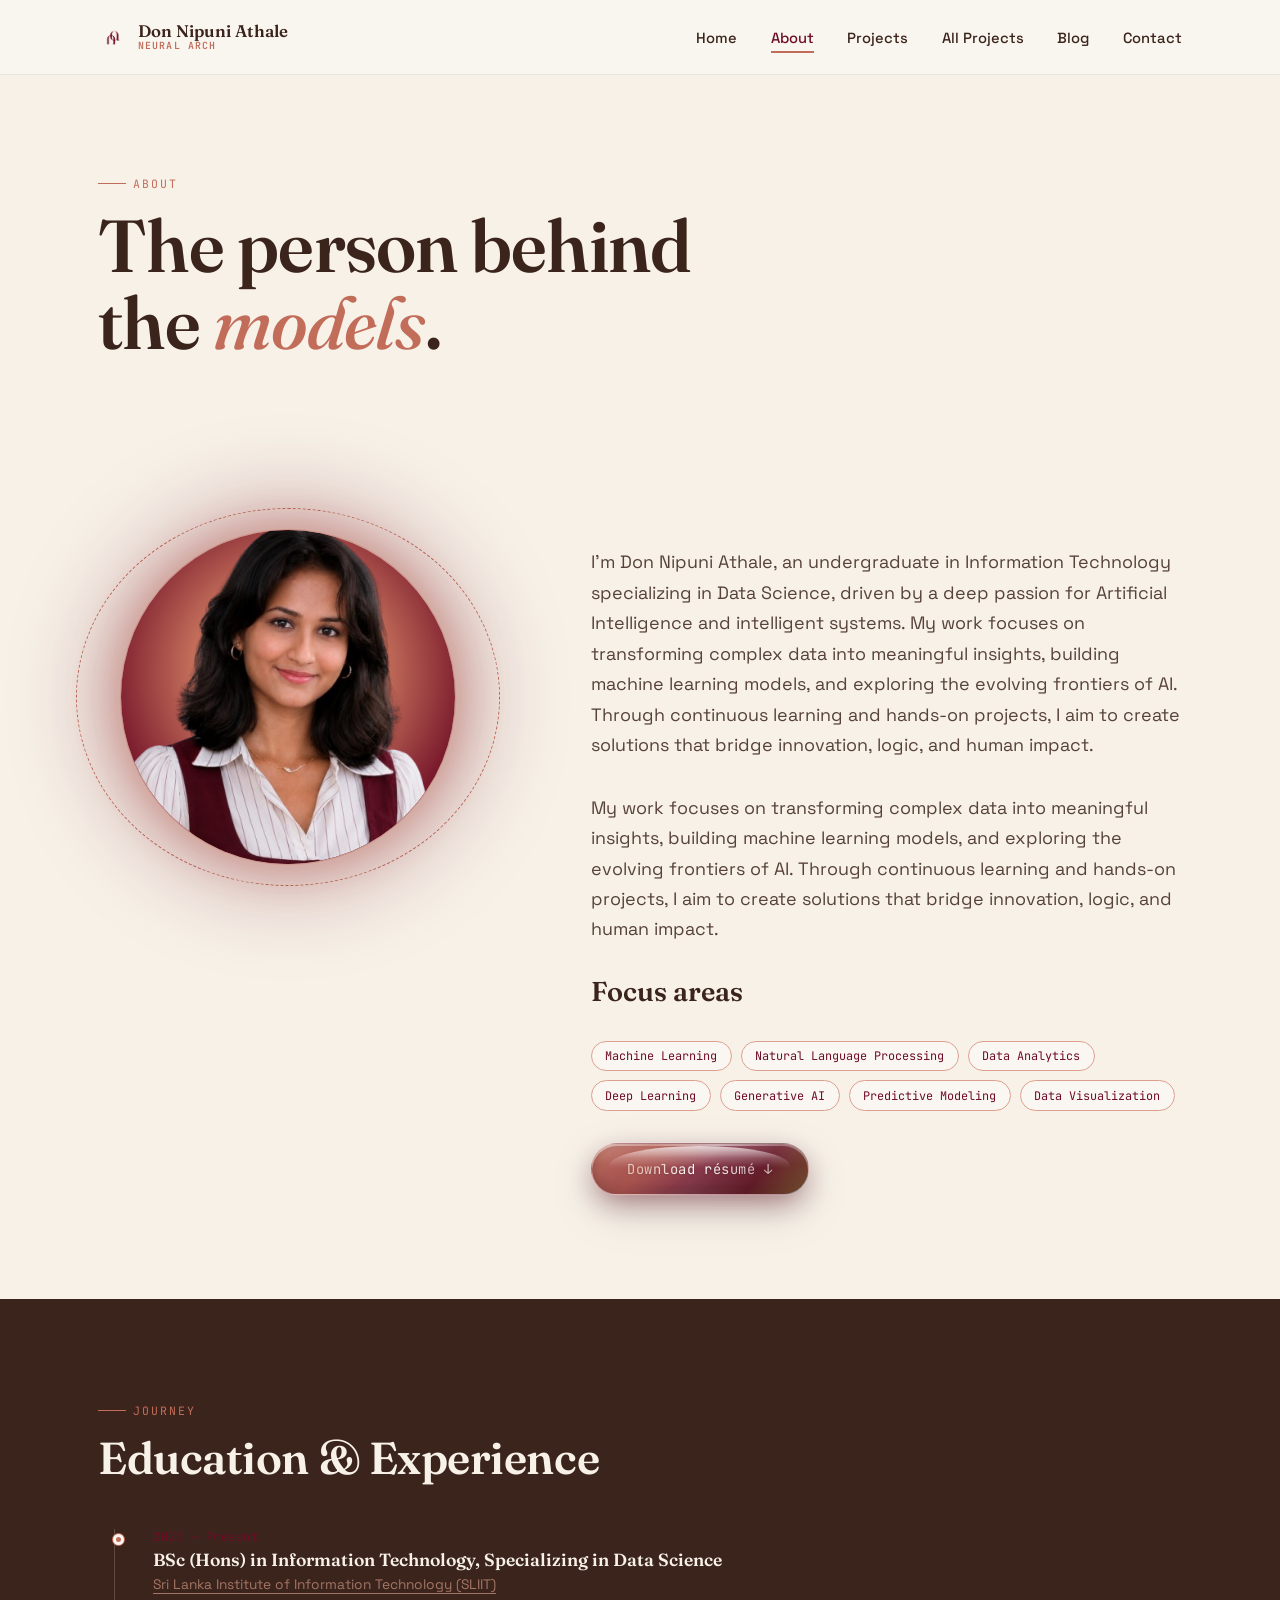
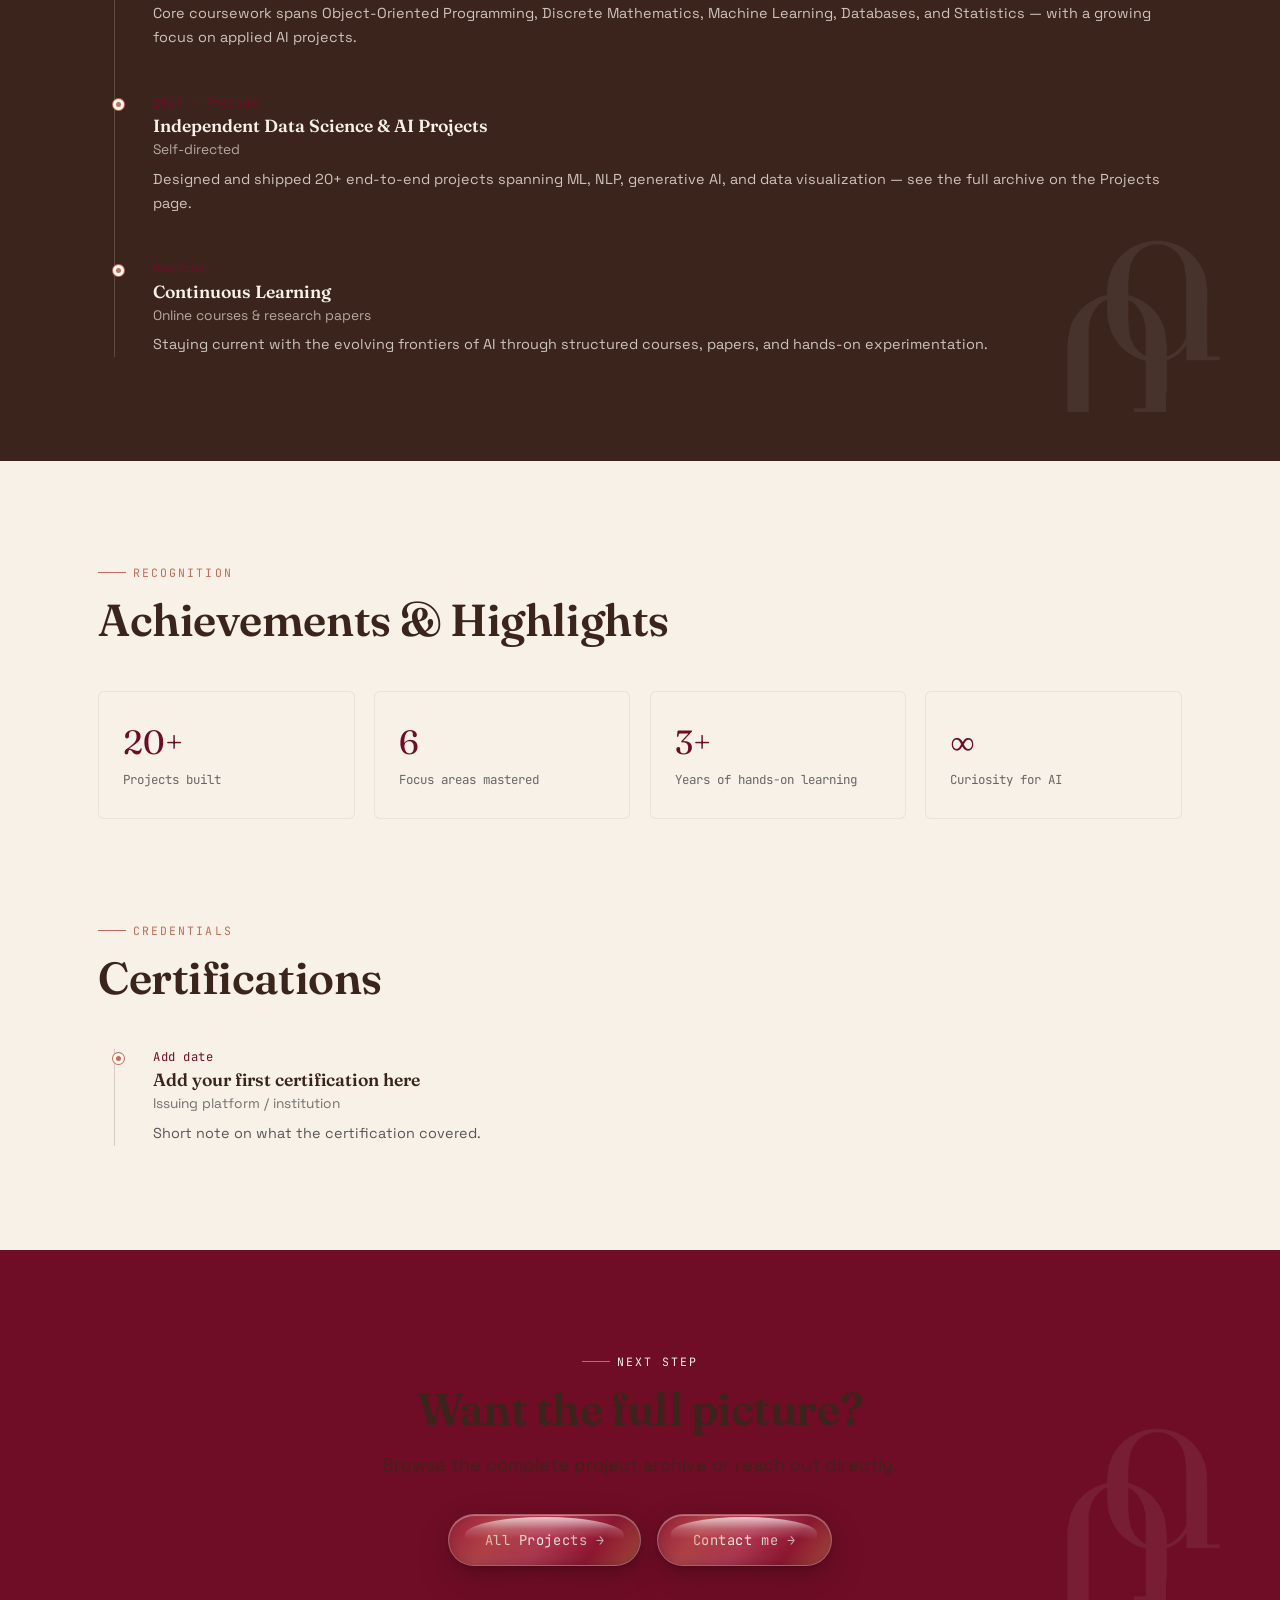
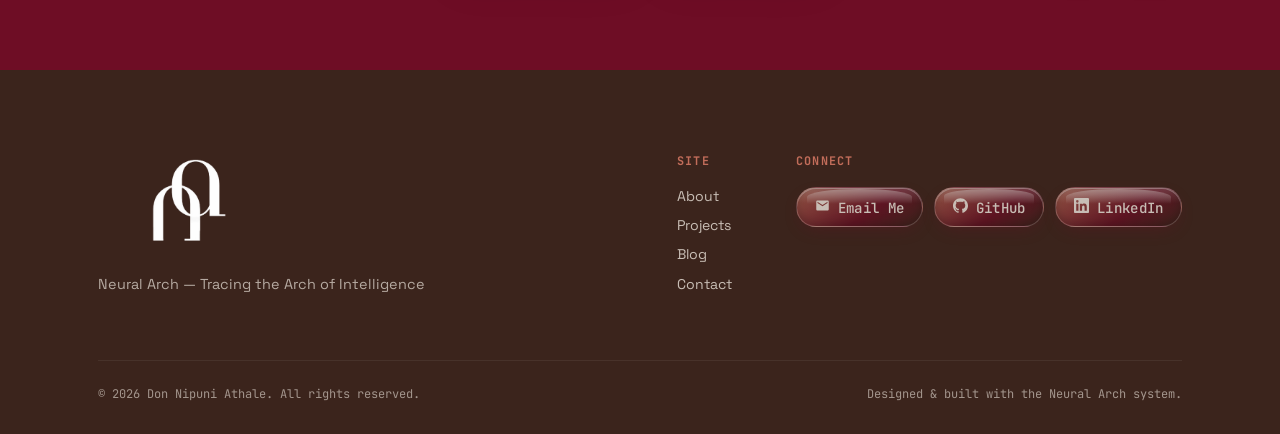
==== commit 172a3344: "Made final edits and configurations" ====
--- a/about.html
+++ b/about.html
@@ -1,170 +1,188 @@
 <!DOCTYPE html>
 <html lang="en">
+
 <head>
-<meta charset="UTF-8">
-<meta name="viewport" content="width=device-width, initial-scale=1.0">
-<title>About — Don Nipuni Athale</title>
-<link rel="stylesheet" href="css/style.css">
-<link rel="icon" type="image/x-icon" href="favicon.ico">
-<link rel="icon" type="image/png" sizes="32x32" href="favicon.ico">
-<link rel="apple-touch-icon" sizes="180x180" href="assets/images/apple-touch-icon.png">
+  <meta charset="UTF-8">
+  <meta name="viewport" content="width=device-width, initial-scale=1.0">
+  <title>About — Don Nipuni Athale</title>
+  <link rel="stylesheet" href="css/style.css">
+  <link rel="icon" type="image/x-icon" href="favicon.ico">
+  <link rel="icon" type="image/png" sizes="32x32" href="favicon.ico">
+  <link rel="apple-touch-icon" sizes="180x180" href="assets/images/apple-touch-icon.png">
 </head>
+
 <body>
 
-<nav class="site-nav">
-  <div class="wrap">
-    <a href="index.html" class="brand">
-      <span class="mark"><img src="assets/images/neural-arch-logo-navbar.png" alt="Neural Arch logo" style="width:100%;height:100%;object-fit:contain;"></span>
-      <span class="name">Don Nipuni Athale<small>Neural Arch</small></span>
-    </a>
-    <ul class="nav-links">
-      <li><a href="index.html">Home</a></li>
-      <li><a href="about.html" class="active">About</a></li>
-      <li><a href="projects.html">Projects</a></li>
-      <li><a href="all-projects.html">All Projects</a></li>
-      <li><a href="blog.html">Blog</a></li>
-      <li><a href="contact.html">Contact</a></li>
-    </ul>
-    <button class="nav-toggle" aria-label="Toggle menu"><span></span><span></span><span></span></button>
-  </div>
-</nav>
+  <nav class="site-nav">
+    <div class="wrap">
+      <a href="index.html" class="brand">
+        <span class="mark"><img src="assets/images/neural-arch-logo-navbar.png" alt="Neural Arch logo"
+            style="width:100%;height:100%;object-fit:contain;"></span>
+        <span class="name">Don Nipuni Athale<small>Neural Arch</small></span>
+      </a>
+      <ul class="nav-links">
+        <li><a href="index.html">Home</a></li>
+        <li><a href="about.html" class="active">About</a></li>
+        <li><a href="projects.html">Projects</a></li>
+        <li><a href="all-projects.html">All Projects</a></li>
+        <li><a href="blog.html">Blog</a></li>
+        <li><a href="contact.html">Contact</a></li>
+      </ul>
+      <button class="nav-toggle" aria-label="Toggle menu"><span></span><span></span><span></span></button>
+    </div>
+  </nav>
 
-<header class="page-header">
-  <div class="neural-field" data-neural-arch data-nodes="16" data-arch-height="0.2" style="opacity:.5;"></div>
-  <div class="wrap reveal in">
-    <span class="eyebrow">About</span>
-    <h1 class="h1-display">The person behind<br>the <em>models</em>.</h1>
-  </div>
-</header>
+  <header class="page-header">
+    <div class="neural-field" data-neural-arch data-nodes="16" data-arch-height="0.2" style="opacity:.5;"></div>
+    <div class="wrap reveal in">
+      <span class="eyebrow">About</span>
+      <h1 class="h1-display">The person behind<br>the <em>models</em>.</h1>
+    </div>
+  </header>
 
-<!-- BIO -->
-<section class="section-cream">
-  <div class="wrap" style="display:grid;grid-template-columns:.85fr 1.15fr;gap:3.5rem;align-items:start;">
-    <div class="reveal" style="position:sticky;top:6rem;">
-      <div class="hero-portrait" style="max-width:380px;">
-        <div class="ring"></div>
-        <div class="frame"><img src="assets/images/profile-hero.png" alt="Don Nipuni Athale"></div>
+  <!-- BIO -->
+  <section class="section-cream">
+    <div class="wrap" style="display:grid;grid-template-columns:.85fr 1.15fr;gap:3.5rem;align-items:start;">
+      <div class="reveal" style="position:sticky;top:6rem;">
+        <div class="hero-portrait" style="max-width:380px;">
+          <div class="ring"></div>
+          <div class="frame"><img src="assets/images/profile-hero.png" alt="Don Nipuni Athale"></div>
+        </div>
+      </div>
+      <div class="reveal">
+        <p class="lede" id="about-bio">I'm Don Nipuni Athale, an undergraduate in Information Technology specializing in
+          Data Science, driven by a deep passion for Artificial Intelligence and intelligent systems.</p>
+        <p class="lede mt-2">My work focuses on transforming complex data into meaningful insights, building machine
+          learning models, and exploring the evolving frontiers of AI. Through continuous learning and hands-on
+          projects, I aim to create solutions that bridge innovation, logic, and human impact.</p>
+
+        <h3 class="h3-display mt-2" style="margin-bottom:1rem;">Focus areas</h3>
+        <div class="focus-pills">
+          <span class="pill">Machine Learning</span>
+          <span class="pill">Natural Language Processing</span>
+          <span class="pill">Data Analytics</span>
+          <span class="pill">Deep Learning</span>
+          <span class="pill">Generative AI</span>
+          <span class="pill">Predictive Modeling</span>
+          <span class="pill">Data Visualization</span>
+        </div>
+
+        <a href="assets/resume/Don_Nipuni_Athale_Resume.pdf" class="btn btn-primary mt-2" download>Download résumé ↓</a>
       </div>
     </div>
-    <div class="reveal">
-      <p class="lede" id="about-bio">I'm Don Nipuni Athale, an undergraduate in Information Technology specializing in Data Science, driven by a deep passion for Artificial Intelligence and intelligent systems.</p>
-      <p class="lede mt-2">My work focuses on transforming complex data into meaningful insights, building machine learning models, and exploring the evolving frontiers of AI. Through continuous learning and hands-on projects, I aim to create solutions that bridge innovation, logic, and human impact.</p>
+  </section>
 
-      <h3 class="h3-display mt-2" style="margin-bottom:1rem;">Focus areas</h3>
-      <div class="focus-pills">
-        <span class="pill">Machine Learning</span>
-        <span class="pill">Natural Language Processing</span>
-        <span class="pill">Data Analytics</span>
-        <span class="pill">Deep Learning</span>
-        <span class="pill">Generative AI</span>
-        <span class="pill">Predictive Modeling</span>
-        <span class="pill">Data Visualization</span>
+  <!-- EDUCATION + EXPERIENCE -->
+  <section class="section-dark">
+    <div class="wrap">
+      <div class="section-head reveal">
+        <div>
+          <span class="eyebrow">Journey</span>
+          <h2 class="h2-display">Education &amp; Experience</h2>
+        </div>
       </div>
-
-      <a href="assets/resume/Don_Nipuni_Athale_Resume.pdf" class="btn btn-primary mt-2" download>Download résumé ↓</a>
-    </div>
-  </div>
-</section>
-
-<!-- EDUCATION + EXPERIENCE -->
-<section class="section-dark">
-  <div class="wrap">
-    <div class="section-head reveal">
-      <div>
-        <span class="eyebrow">Journey</span>
-        <h2 class="h2-display">Education &amp; Experience</h2>
+      <div class="timeline reveal" style="border-color:rgba(247,241,232,.18);" id="timeline">
+        <p style="color:var(--cream);opacity:.6;font-family:var(--font-mono);font-size:.82rem;">Loading timeline…</p>
       </div>
     </div>
-    <div class="timeline reveal" style="border-color:rgba(247,241,232,.18);" id="timeline">
-      <p style="color:var(--cream);opacity:.6;font-family:var(--font-mono);font-size:.82rem;">Loading timeline…</p>
-    </div>
-  </div>
-</section>
+  </section>
 
-<!-- ACHIEVEMENTS -->
-<section class="section-cream">
-  <div class="wrap">
-    <div class="section-head reveal">
-      <div>
-        <span class="eyebrow">Recognition</span>
-        <h2 class="h2-display">Achievements &amp; Highlights</h2>
+  <!-- ACHIEVEMENTS -->
+  <section class="section-cream">
+    <div class="wrap">
+      <div class="section-head reveal">
+        <div>
+          <span class="eyebrow">Recognition</span>
+          <h2 class="h2-display">Achievements &amp; Highlights</h2>
+        </div>
+      </div>
+      <div class="highlights reveal-stagger" id="highlights-grid">
+        <div class="highlight-card" style="opacity:.4;"><span class="num">…</span><span class="lbl">Loading</span></div>
       </div>
     </div>
-    <div class="highlights reveal-stagger" id="highlights-grid">
-      <div class="highlight-card" style="opacity:.4;"><span class="num">…</span><span class="lbl">Loading</span></div>
-    </div>
-  </div>
-</section>
+  </section>
 
-<!-- CERTIFICATIONS -->
-<section class="section-cream" style="padding-top:0;">
-  <div class="wrap">
-    <div class="section-head reveal">
-      <div>
-        <span class="eyebrow">Credentials</span>
-        <h2 class="h2-display">Certifications</h2>
+  <!-- CERTIFICATIONS -->
+  <section class="section-cream" style="padding-top:0;">
+    <div class="wrap">
+      <div class="section-head reveal">
+        <div>
+          <span class="eyebrow">Credentials</span>
+          <h2 class="h2-display">Certifications</h2>
+        </div>
+      </div>
+      <div class="timeline reveal" id="certifications">
+        <p style="opacity:.6;font-family:var(--font-mono);font-size:.82rem;">Loading certifications…</p>
       </div>
     </div>
-    <div class="timeline reveal" id="certifications">
-      <p style="opacity:.6;font-family:var(--font-mono);font-size:.82rem;">Loading certifications…</p>
+  </section>
+
+  <section class="section-maroon text-center">
+    <div class="wrap">
+      <span class="eyebrow" style="justify-content:center;color:var(--cream);">Next step</span>
+      <h2 class="h2-display">Want the full picture?</h2>
+      <p class="lede" style="margin-inline:auto;">Browse the complete project archive or reach out directly.</p>
+      <div class="hero-actions" style="justify-content:center;">
+        <a href="all-projects.html" class="btn btn-outline">All Projects →</a>
+        <a href="contact.html" class="btn btn-outline">Contact me →</a>
+      </div>
     </div>
-  </div>
-</section>
+  </section>
 
-<section class="section-maroon text-center">
-  <div class="wrap">
-    <span class="eyebrow" style="justify-content:center;color:var(--cream);">Next step</span>
-    <h2 class="h2-display">Want the full picture?</h2>
-    <p class="lede" style="margin-inline:auto;">Browse the complete project archive or reach out directly.</p>
-    <div class="hero-actions" style="justify-content:center;">
-      <a href="all-projects.html" class="btn btn-outline">All Projects →</a>
-      <a href="contact.html" class="btn btn-outline">Contact me →</a>
-    </div>
-  </div>
-</section>
-
-<footer class="site-footer">
-  <div class="wrap">
-    <div class="footer-top">
-      <div class="footer-brand">
-        <img src="assets/images/neural-arch-watermark.png" alt="Neural Arch logo" style="width:180px;margin-bottom:.6rem;">
-        <p>Neural Arch — tracing the evolution of intelligence through data and AI.</p>
-      </div>
-      <div class="footer-cols">
-        <div class="footer-col">
-          <h5>Site</h5>
-          <a href="about.html">About</a>
-          <a href="projects.html">Projects</a>
-          <a href="blog.html">Blog</a>
-          <a href="contact.html">Contact</a>
+  <footer class="site-footer">
+    <div class="wrap">
+      <div class="footer-top">
+        <div class="footer-brand">
+          <img src="assets/images/neural-arch-watermark.png" alt="Neural Arch logo"
+            style="width:180px;margin-bottom:.6rem;">
+          <p>Neural Arch — Tracing the Arch of Intelligence</p>
         </div>
-        <div class="footer-col">
-          <h5>Connect</h5>
-          <div class="social-links">
-            <a href="mailto:dnkathale.work@gmail.com" class="social-btn">
-              <svg viewBox="0 0 24 24" xmlns="http://www.w3.org/2000/svg"><path d="M20 4H4c-1.1 0-2 .9-2 2v12c0 1.1.9 2 2 2h16c1.1 0 2-.9 2-2V6c0-1.1-.9-2-2-2zm0 4-8 5-8-5V6l8 5 8-5v2z"/></svg>
-              Email Me
-            </a>
-            <a href="https://github.com/nipuni-2002" target="_blank" rel="noopener" class="social-btn">
-              <svg viewBox="0 0 24 24" xmlns="http://www.w3.org/2000/svg"><path d="M12 .297c-6.63 0-12 5.373-12 12 0 5.303 3.438 9.8 8.205 11.385.6.113.82-.258.82-.577 0-.285-.01-1.04-.015-2.04-3.338.724-4.042-1.61-4.042-1.61C4.422 18.07 3.633 17.7 3.633 17.7c-1.087-.744.084-.729.084-.729 1.205.084 1.838 1.236 1.838 1.236 1.07 1.835 2.809 1.305 3.495.998.108-.776.417-1.305.76-1.605-2.665-.3-5.466-1.332-5.466-5.93 0-1.31.465-2.38 1.235-3.22-.135-.303-.54-1.523.105-3.176 0 0 1.005-.322 3.3 1.23.96-.267 1.98-.399 3-.405 1.02.006 2.04.138 3 .405 2.28-1.552 3.285-1.23 3.285-1.23.645 1.653.24 2.873.12 3.176.765.84 1.23 1.91 1.23 3.22 0 4.61-2.805 5.625-5.475 5.92.42.36.81 1.096.81 2.22 0 1.606-.015 2.896-.015 3.286 0 .315.21.69.825.57C20.565 22.092 24 17.592 24 12.297c0-6.627-5.373-12-12-12"/></svg>
-              GitHub
-            </a>
-            <a href="https://www.linkedin.com/in/nipuni-a-a5445b3b0/" target="_blank" rel="noopener" class="social-btn">
-              <svg viewBox="0 0 24 24" xmlns="http://www.w3.org/2000/svg"><path d="M20.447 20.452h-3.554v-5.569c0-1.328-.027-3.037-1.852-3.037-1.853 0-2.136 1.445-2.136 2.939v5.667H9.351V9h3.414v1.561h.046c.477-.9 1.637-1.85 3.37-1.85 3.601 0 4.267 2.37 4.267 5.455v6.286zM5.337 7.433a2.062 2.062 0 0 1-2.063-2.065 2.064 2.064 0 1 1 2.063 2.065zm1.782 13.019H3.555V9h3.564v11.452zM22.225 0H1.771C.792 0 0 .774 0 1.729v20.542C0 23.227.792 24 1.771 24h20.451C23.2 24 24 23.227 24 22.271V1.729C24 .774 23.2 0 22.222 0h.003z"/></svg>
-              LinkedIn
-            </a>
+        <div class="footer-cols">
+          <div class="footer-col">
+            <h5>Site</h5>
+            <a href="about.html">About</a>
+            <a href="projects.html">Projects</a>
+            <a href="blog.html">Blog</a>
+            <a href="contact.html">Contact</a>
+          </div>
+          <div class="footer-col">
+            <h5>Connect</h5>
+            <div class="social-links">
+              <a href="mailto:dnkathale.work@gmail.com" class="social-btn">
+                <svg viewBox="0 0 24 24" xmlns="http://www.w3.org/2000/svg">
+                  <path
+                    d="M20 4H4c-1.1 0-2 .9-2 2v12c0 1.1.9 2 2 2h16c1.1 0 2-.9 2-2V6c0-1.1-.9-2-2-2zm0 4-8 5-8-5V6l8 5 8-5v2z" />
+                </svg>
+                Email Me
+              </a>
+              <a href="https://github.com/nipuni-2002" target="_blank" rel="noopener" class="social-btn">
+                <svg viewBox="0 0 24 24" xmlns="http://www.w3.org/2000/svg">
+                  <path
+                    d="M12 .297c-6.63 0-12 5.373-12 12 0 5.303 3.438 9.8 8.205 11.385.6.113.82-.258.82-.577 0-.285-.01-1.04-.015-2.04-3.338.724-4.042-1.61-4.042-1.61C4.422 18.07 3.633 17.7 3.633 17.7c-1.087-.744.084-.729.084-.729 1.205.084 1.838 1.236 1.838 1.236 1.07 1.835 2.809 1.305 3.495.998.108-.776.417-1.305.76-1.605-2.665-.3-5.466-1.332-5.466-5.93 0-1.31.465-2.38 1.235-3.22-.135-.303-.54-1.523.105-3.176 0 0 1.005-.322 3.3 1.23.96-.267 1.98-.399 3-.405 1.02.006 2.04.138 3 .405 2.28-1.552 3.285-1.23 3.285-1.23.645 1.653.24 2.873.12 3.176.765.84 1.23 1.91 1.23 3.22 0 4.61-2.805 5.625-5.475 5.92.42.36.81 1.096.81 2.22 0 1.606-.015 2.896-.015 3.286 0 .315.21.69.825.57C20.565 22.092 24 17.592 24 12.297c0-6.627-5.373-12-12-12" />
+                </svg>
+                GitHub
+              </a>
+              <a href="https://www.linkedin.com/in/nipuni-a-a5445b3b0/" target="_blank" rel="noopener"
+                class="social-btn">
+                <svg viewBox="0 0 24 24" xmlns="http://www.w3.org/2000/svg">
+                  <path
+                    d="M20.447 20.452h-3.554v-5.569c0-1.328-.027-3.037-1.852-3.037-1.853 0-2.136 1.445-2.136 2.939v5.667H9.351V9h3.414v1.561h.046c.477-.9 1.637-1.85 3.37-1.85 3.601 0 4.267 2.37 4.267 5.455v6.286zM5.337 7.433a2.062 2.062 0 0 1-2.063-2.065 2.064 2.064 0 1 1 2.063 2.065zm1.782 13.019H3.555V9h3.564v11.452zM22.225 0H1.771C.792 0 0 .774 0 1.729v20.542C0 23.227.792 24 1.771 24h20.451C23.2 24 24 23.227 24 22.271V1.729C24 .774 23.2 0 22.222 0h.003z" />
+                </svg>
+                LinkedIn
+              </a>
+            </div>
           </div>
         </div>
       </div>
+      <div class="footer-bottom">
+        <span>© 2026 Don Nipuni Athale. All rights reserved.</span>
+        <span>Designed &amp; built with the Neural Arch system.</span>
+      </div>
     </div>
-    <div class="footer-bottom">
-      <span>© 2026 Don Nipuni Athale. All rights reserved.</span>
-      <span>Designed &amp; built with the Neural Arch system.</span>
-    </div>
-  </div>
-</footer>
+  </footer>
 
-<script src="js/main.js"></script>
-<script src="js/content.js"></script>
+  <script src="js/main.js"></script>
+  <script src="js/content.js"></script>
 </body>
-</html>
+
+</html>
